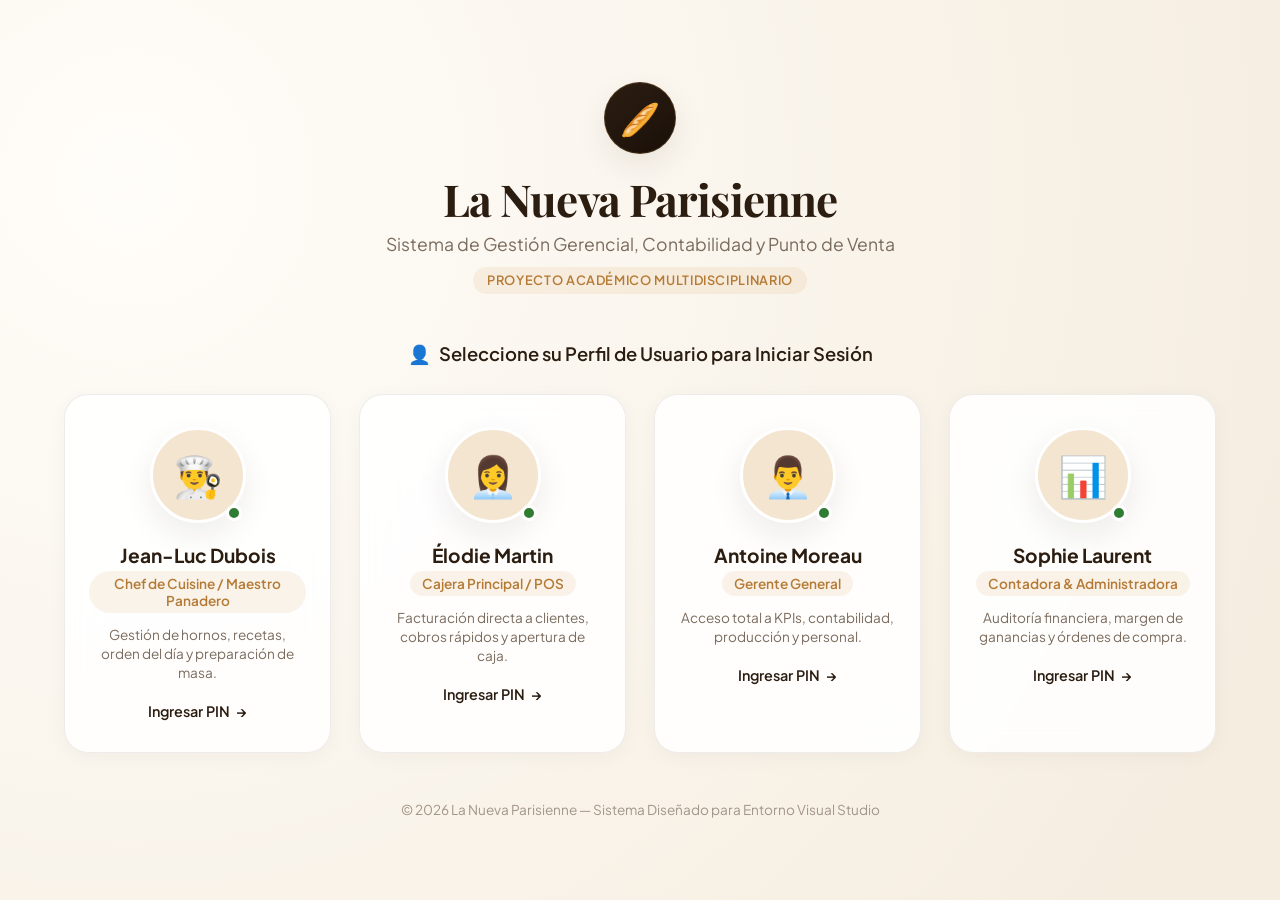
==== index.html @ 8845e30c "Inicio del proyecto LaNuevaParisienne Creacion de modulos Creacion de CHANGELOG" ====
<!DOCTYPE html>
<html lang="es">
<head>
  <meta charset="UTF-8">
  <meta name="viewport" content="width=device-width, initial-scale=1.0">
  <title>La Nueva Parisienne - Autenticación y Control de Acceso</title>
  <meta name="description" content="Sistema Integral de Gestión Gerencial y Contable para la panadería simulada La Nueva Parisienne. Módulo 1: Autenticación por Perfil y PIN.">
  
  <!-- Hojas de Estilos Separadas (CSS3 Estricto) -->
  <link rel="stylesheet" href="css/main.css">
  <link rel="stylesheet" href="css/modules/auth.css">
</head>
<body>

  <!-- CONTENEDOR PRINCIPAL DE AUTENTICACIÓN -->
  <main class="auth-wrapper">

    <!-- HEADER / MARCA DE LA PANADERÍA -->
    <header class="auth-header">
      <div class="logo-badge" aria-hidden="true">🥖</div>
      <h1 class="brand-title">La Nueva Parisienne</h1>
      <p class="sub-title">Sistema de Gestión Gerencial, Contabilidad y Punto de Venta</p>
      <span class="academic-badge">Proyecto Académico Multidisciplinario</span>
    </header>

    <!-- SECCIÓN: SELECCIÓN DE PERFIL DE USUARIO -->
    <section class="profiles-section" aria-labelledby="profilesHeading">
      <h2 id="profilesHeading" class="profiles-title">
        <span>👤</span> Seleccione su Perfil de Usuario para Iniciar Sesión
      </h2>

      <!-- Rejilla Dinámica de Perfiles (Renderizada por JS) -->
      <div id="profilesGrid" class="profiles-grid">
        <!-- Renderizado dinámico vía js/modules/auth.js -->
      </div>
    </section>

    <!-- PIE DE PÁGINA / NOTA ACADÉMICA -->
    <footer class="auth-footer">
      <p>&copy; 2026 La Nueva Parisienne — Sistema Diseñado para Entorno Visual Studio</p>
    </footer>

  </main>

  <!-- MODAL / OVERLAY DE INGRESO DE PIN -->
  <div id="pinModal" class="pin-modal-overlay" role="dialog" aria-modal="true" aria-labelledby="selectedName">
    <div class="pin-modal-card">
      
      <!-- Botón de Cierre -->
      <button id="closeModalBtn" class="modal-close-btn" aria-label="Cerrar modal de PIN">&times;</button>

      <!-- Cabecera del Usuario Seleccionado -->
      <div class="selected-user-header">
        <div id="selectedAvatar" class="selected-user-avatar">👨‍🍳</div>
        <h3 id="selectedName" class="selected-user-name">Cargando...</h3>
        <span id="selectedRole" class="selected-user-role">Rol</span>
      </div>

      <!-- Pantalla de Puntos PIN -->
      <div class="pin-display" aria-live="polite" aria-label="Dígitos ingresados">
        <div class="pin-dot"></div>
        <div class="pin-dot"></div>
        <div class="pin-dot"></div>
        <div class="pin-dot"></div>
      </div>

      <!-- Mensaje de Estado / Alerta -->
      <div id="authMessage" class="auth-message">Ingrese su PIN de 4 dígitos</div>

      <!-- Teclado Numérico Táctil (Keypad) -->
      <div id="keypad" class="keypad-grid">
        <button type="button" class="keypad-btn" data-value="1">1</button>
        <button type="button" class="keypad-btn" data-value="2">2</button>
        <button type="button" class="keypad-btn" data-value="3">3</button>

        <button type="button" class="keypad-btn" data-value="4">4</button>
        <button type="button" class="keypad-btn" data-value="5">5</button>
        <button type="button" class="keypad-btn" data-value="6">6</button>

        <button type="button" class="keypad-btn" data-value="7">7</button>
        <button type="button" class="keypad-btn" data-value="8">8</button>
        <button type="button" class="keypad-btn" data-value="9">9</button>

        <button type="button" class="keypad-btn action-btn" data-action="clear" title="Borrar todo">C</button>
        <button type="button" class="keypad-btn" data-value="0">0</button>
        <button type="button" class="keypad-btn action-btn delete-btn" data-action="backspace" title="Borrar último dígito">⌫</button>
      </div>

    </div>
  </div>

  <!-- SCRIPT MODULAR PRINCIPAL -->
  <script type="module" src="js/modules/auth.js"></script>

</body>
</html>
---- css/main.css ----
/* ==========================================================================
   LA NUEVA PARISIENNE - HOJA DE ESTILOS PRINCIPAL (MAIN.CSS)
   Sistema de Diseño: Parisian Chic & Modern Management Information System
   ========================================================================== */

@import url('https://fonts.googleapis.com/css2?family=Playfair+Display:ital,wght@0,400;0,600;0,700;1,400&family=Plus+Jakarta+Sans:wght@300;400;500;600;700&display=swap');

:root {
  /* Paleta de Colores Curada */
  --bg-main: #FAF7F2;
  --bg-surface: #FFFFFF;
  --bg-card: rgba(255, 255, 255, 0.88);
  --bg-glass: rgba(255, 255, 255, 0.75);
  
  --color-espresso: #2C1D11;
  --color-espresso-dark: #1A1009;
  --color-muted: #7A6B5D;
  --color-light-muted: #A39587;
  
  --color-gold: #D49B54;
  --color-gold-light: #F3E5D0;
  --color-gold-dark: #B57B36;
  --color-terracotta: #C85A32;
  --color-success: #2E7D32;
  --color-danger: #D32F2F;

  /* Gradientes de Lujo */
  --gradient-gold: linear-gradient(135deg, #E6B573 0%, #D49B54 50%, #B57B36 100%);
  --gradient-espresso: linear-gradient(145deg, #2C1D11 0%, #1A1009 100%);
  --gradient-bg: radial-gradient(circle at 10% 20%, #FFFDF9 0%, #F5EDE0 90%);
  
  /* Sombras y Efectos */
  --shadow-subtle: 0 4px 20px rgba(44, 29, 17, 0.04);
  --shadow-medium: 0 12px 32px rgba(44, 29, 17, 0.08);
  --shadow-floating: 0 24px 48px rgba(44, 29, 17, 0.14);
  --shadow-gold: 0 8px 25px rgba(212, 155, 84, 0.3);

  /* BORDES Y GLASSMORPHISM */
  --border-glass: 1px solid rgba(212, 155, 84, 0.22);
  --border-subtle: 1px solid rgba(44, 29, 17, 0.08);
  --backdrop-blur: blur(16px);

  /* TIPOGRAFÍA */
  --font-serif: 'Playfair Display', Georgia, serif;
  --font-sans: 'Plus Jakarta Sans', system-ui, -apple-system, sans-serif;

  /* RADIO DE BORDES */
  --radius-sm: 8px;
  --radius-md: 14px;
  --radius-lg: 24px;
  --radius-pill: 999px;

  /* TRANSICIONES */
  --ease-smooth: cubic-bezier(0.25, 0.8, 0.25, 1);
  --transition-fast: 0.2s var(--ease-smooth);
  --transition-normal: 0.35s var(--ease-smooth);
}

/* RESET GLOBAL Y BASE */
*, *::before, *::after {
  box-sizing: border-box;
  margin: 0;
  padding: 0;
}

html, body {
  width: 100%;
  height: 100%;
  font-family: var(--font-sans);
  background: var(--gradient-bg);
  color: var(--color-espresso);
  -webkit-font-smoothing: antialiased;
  -moz-osx-font-smoothing: grayscale;
  overflow-x: hidden;
}

body {
  display: flex;
  flex-direction: column;
  min-height: 100vh;
}

/* SELECCIÓN Y FOCUS ACCESIBLE */
::selection {
  background-color: var(--color-gold-light);
  color: var(--color-espresso);
}

:focus-visible {
  outline: 2px solid var(--color-gold);
  outline-offset: 3px;
}

/* BOTONES GLOBALES BASE */
button {
  font-family: var(--font-sans);
  border: none;
  cursor: pointer;
  background: none;
  transition: transform var(--transition-fast), box-shadow var(--transition-fast), background-color var(--transition-fast);
}

button:active {
  transform: scale(0.97);
}

/* UTILIDADES TIPOGRÁFICAS */
.brand-title {
  font-family: var(--font-serif);
  font-weight: 700;
  color: var(--color-espresso);
  letter-spacing: -0.02em;
}

.sub-title {
  color: var(--color-muted);
  font-weight: 400;
  font-size: 0.95rem;
}
---- css/modules/auth.css ----
/* ==========================================================================
   MÓDULO 1: ESTILOS DE AUTENTICACIÓN (AUTH.CSS)
   Pantalla de Selección de Perfil y Teclado Numérico PIN
   ========================================================================== */

/* LAYOUT PRINCIPAL DE AUTENTICACIÓN */
.auth-wrapper {
  flex: 1;
  display: flex;
  flex-direction: column;
  align-items: center;
  justify-content: center;
  padding: 2.5rem 1.5rem;
  max-width: 1200px;
  margin: 0 auto;
  width: 100%;
}

/* BRAND HEADER DE LA PANADERÍA */
.auth-header {
  text-align: center;
  margin-bottom: 3rem;
  animation: fadeInDown 0.6s var(--ease-smooth);
}

.auth-header .logo-badge {
  display: inline-flex;
  align-items: center;
  justify-content: center;
  width: 72px;
  height: 72px;
  border-radius: var(--radius-pill);
  background: var(--gradient-espresso);
  color: var(--color-gold);
  box-shadow: var(--shadow-medium);
  margin-bottom: 1.25rem;
  font-size: 2rem;
  border: var(--border-glass);
}

.auth-header h1 {
  font-size: 2.75rem;
  color: var(--color-espresso);
  margin-bottom: 0.5rem;
  line-height: 1.15;
}

.auth-header p {
  font-size: 1.1rem;
  color: var(--color-muted);
  max-width: 520px;
  margin: 0 auto;
}

.academic-badge {
  display: inline-block;
  margin-top: 0.75rem;
  padding: 0.35rem 0.9rem;
  background: rgba(212, 155, 84, 0.12);
  color: var(--color-gold-dark);
  font-size: 0.8rem;
  font-weight: 600;
  border-radius: var(--radius-pill);
  letter-spacing: 0.05em;
  text-transform: uppercase;
}

/* SECCIÓN SELECCIÓN DE PERFILES */
.profiles-section {
  width: 100%;
  animation: fadeInUp 0.7s var(--ease-smooth);
}

.profiles-title {
  text-align: center;
  font-size: 1.15rem;
  font-weight: 600;
  color: var(--color-espresso);
  margin-bottom: 1.75rem;
  display: flex;
  align-items: center;
  justify-content: center;
  gap: 0.5rem;
}

.profiles-grid {
  display: grid;
  grid-template-columns: repeat(auto-fit, minmax(240px, 1fr));
  gap: 1.75rem;
  width: 100%;
}

/* TARJETA DE PERFIL DE USUARIO */
.profile-card {
  background: var(--bg-card);
  backdrop-filter: var(--backdrop-blur);
  -webkit-backdrop-filter: var(--backdrop-blur);
  border: var(--border-subtle);
  border-radius: var(--radius-lg);
  padding: 2rem 1.5rem;
  display: flex;
  flex-direction: column;
  align-items: center;
  text-align: center;
  cursor: pointer;
  position: relative;
  overflow: hidden;
  transition: all var(--transition-normal);
  box-shadow: var(--shadow-subtle);
}

.profile-card::before {
  content: '';
  position: absolute;
  top: 0;
  left: 0;
  width: 100%;
  height: 4px;
  background: var(--gradient-gold);
  opacity: 0;
  transition: opacity var(--transition-fast);
}

.profile-card:hover {
  transform: translateY(-8px);
  box-shadow: var(--shadow-floating);
  border-color: rgba(212, 155, 84, 0.4);
  background: #FFFFFF;
}

.profile-card:hover::before {
  opacity: 1;
}

.profile-avatar-wrapper {
  position: relative;
  width: 96px;
  height: 96px;
  margin-bottom: 1.25rem;
}

.profile-avatar {
  width: 100%;
  height: 100%;
  border-radius: 50%;
  object-fit: cover;
  border: 3px solid #FFFFFF;
  box-shadow: var(--shadow-medium);
  background: var(--color-gold-light);
  display: flex;
  align-items: center;
  justify-content: center;
  font-size: 2.5rem;
  color: var(--color-espresso);
}

.status-dot {
  position: absolute;
  bottom: 2px;
  right: 4px;
  width: 16px;
  height: 16px;
  background-color: var(--color-success);
  border: 3px solid #FFFFFF;
  border-radius: 50%;
}

.profile-name {
  font-size: 1.2rem;
  font-weight: 700;
  color: var(--color-espresso);
  margin-bottom: 0.25rem;
}

.profile-role {
  font-size: 0.85rem;
  font-weight: 600;
  color: var(--color-gold-dark);
  background: rgba(212, 155, 84, 0.12);
  padding: 0.25rem 0.75rem;
  border-radius: var(--radius-pill);
  margin-bottom: 0.75rem;
}

.profile-desc {
  font-size: 0.85rem;
  color: var(--color-muted);
  line-height: 1.4;
}

.profile-action-btn {
  margin-top: 1.25rem;
  font-size: 0.9rem;
  font-weight: 600;
  color: var(--color-espresso);
  display: inline-flex;
  align-items: center;
  gap: 0.4rem;
  transition: color var(--transition-fast);
}

.profile-card:hover .profile-action-btn {
  color: var(--color-gold-dark);
}

/* MODAL Y OVERLAY DEL TECLADO PIN */
.pin-modal-overlay {
  position: fixed;
  top: 0;
  left: 0;
  width: 100vw;
  height: 100vh;
  background: rgba(26, 16, 9, 0.65);
  backdrop-filter: blur(8px);
  -webkit-backdrop-filter: blur(8px);
  display: flex;
  align-items: center;
  justify-content: center;
  z-index: 1000;
  opacity: 0;
  visibility: hidden;
  transition: opacity 0.3s var(--ease-smooth), visibility 0.3s var(--ease-smooth);
}

.pin-modal-overlay.active {
  opacity: 1;
  visibility: visible;
}

.pin-modal-card {
  background: var(--bg-surface);
  border-radius: var(--radius-lg);
  box-shadow: var(--shadow-floating);
  width: 90%;
  max-width: 420px;
  padding: 2.25rem 2rem;
  text-align: center;
  position: relative;
  transform: scale(0.9) translateY(20px);
  transition: transform 0.3s var(--ease-smooth);
  border: var(--border-glass);
}

.pin-modal-overlay.active .pin-modal-card {
  transform: scale(1) translateY(0);
}

.modal-close-btn {
  position: absolute;
  top: 1.25rem;
  right: 1.25rem;
  width: 36px;
  height: 36px;
  border-radius: 50%;
  background: var(--bg-main);
  color: var(--color-muted);
  display: flex;
  align-items: center;
  justify-content: center;
  font-size: 1.1rem;
}

.modal-close-btn:hover {
  background: #EFE8DE;
  color: var(--color-espresso);
}

.selected-user-header {
  display: flex;
  flex-direction: column;
  align-items: center;
  margin-bottom: 1.75rem;
}

.selected-user-avatar {
  width: 72px;
  height: 72px;
  border-radius: 50%;
  background: var(--color-gold-light);
  display: flex;
  align-items: center;
  justify-content: center;
  font-size: 2rem;
  margin-bottom: 0.75rem;
  box-shadow: var(--shadow-medium);
  border: 2px solid var(--color-gold);
}

.selected-user-name {
  font-size: 1.3rem;
  font-weight: 700;
  color: var(--color-espresso);
}

.selected-user-role {
  font-size: 0.85rem;
  color: var(--color-muted);
}

/* DISPOSITIVO INDICADOR DE PIN (DÍGITOS) */
.pin-display {
  display: flex;
  justify-content: center;
  gap: 1.25rem;
  margin-bottom: 1.75rem;
}

.pin-dot {
  width: 20px;
  height: 20px;
  border-radius: 50%;
  border: 2px solid var(--color-light-muted);
  background: transparent;
  transition: all 0.2s var(--ease-smooth);
}

.pin-dot.filled {
  background: var(--gradient-gold);
  border-color: var(--color-gold-dark);
  box-shadow: 0 0 12px rgba(212, 155, 84, 0.6);
  transform: scale(1.15);
}

.pin-dot.error {
  background: var(--color-danger);
  border-color: var(--color-danger);
  box-shadow: 0 0 12px rgba(211, 47, 47, 0.5);
}

/* MENSAJE DE ESTADO DE AUTENTICACIÓN */
.auth-message {
  min-height: 24px;
  font-size: 0.9rem;
  font-weight: 600;
  margin-bottom: 1.5rem;
  color: var(--color-muted);
  transition: color 0.2s ease;
}

.auth-message.error-text {
  color: var(--color-danger);
  animation: shake 0.4s ease-in-out;
}

.auth-message.success-text {
  color: var(--color-success);
}

/* TECLADO NUMÉRICO EN PANTALLA (KEYPAD) */
.keypad-grid {
  display: grid;
  grid-template-columns: repeat(3, 1fr);
  gap: 1rem;
  max-width: 320px;
  margin: 0 auto;
}

.keypad-btn {
  height: 64px;
  border-radius: var(--radius-md);
  background: var(--bg-main);
  border: 1px solid rgba(44, 29, 17, 0.06);
  font-size: 1.5rem;
  font-weight: 700;
  color: var(--color-espresso);
  display: flex;
  align-items: center;
  justify-content: center;
  box-shadow: var(--shadow-subtle);
  transition: all 0.15s var(--ease-smooth);
  user-select: none;
}

.keypad-btn:hover {
  background: #FFFFFF;
  box-shadow: var(--shadow-medium);
  border-color: var(--color-gold);
  color: var(--color-gold-dark);
}

.keypad-btn:active {
  background: var(--color-gold-light);
  transform: scale(0.94);
}

.keypad-btn.action-btn {
  font-size: 1rem;
  font-weight: 600;
  color: var(--color-muted);
  background: transparent;
  border: none;
  box-shadow: none;
}

.keypad-btn.action-btn:hover {
  background: rgba(44, 29, 17, 0.05);
  color: var(--color-espresso);
}

/* PINTADO DE TECLAS DE ACCIÓN */
.keypad-btn.delete-btn {
  color: var(--color-terracotta);
}

/* ANIMACIONES */
@keyframes fadeInDown {
  from {
    opacity: 0;
    transform: translateY(-20px);
  }
  to {
    opacity: 1;
    transform: translateY(0);
  }
}

@keyframes fadeInUp {
  from {
    opacity: 0;
    transform: translateY(20px);
  }
  to {
    opacity: 1;
    transform: translateY(0);
  }
}

@keyframes shake {
  0%, 100% { transform: translateX(0); }
  20%, 60% { transform: translateX(-8px); }
  40%, 80% { transform: translateX(8px); }
}

/* FOOTER DE CRÉDITOS ACADÉMICOS */
.auth-footer {
  margin-top: 3rem;
  text-align: center;
  font-size: 0.85rem;
  color: var(--color-light-muted);
}
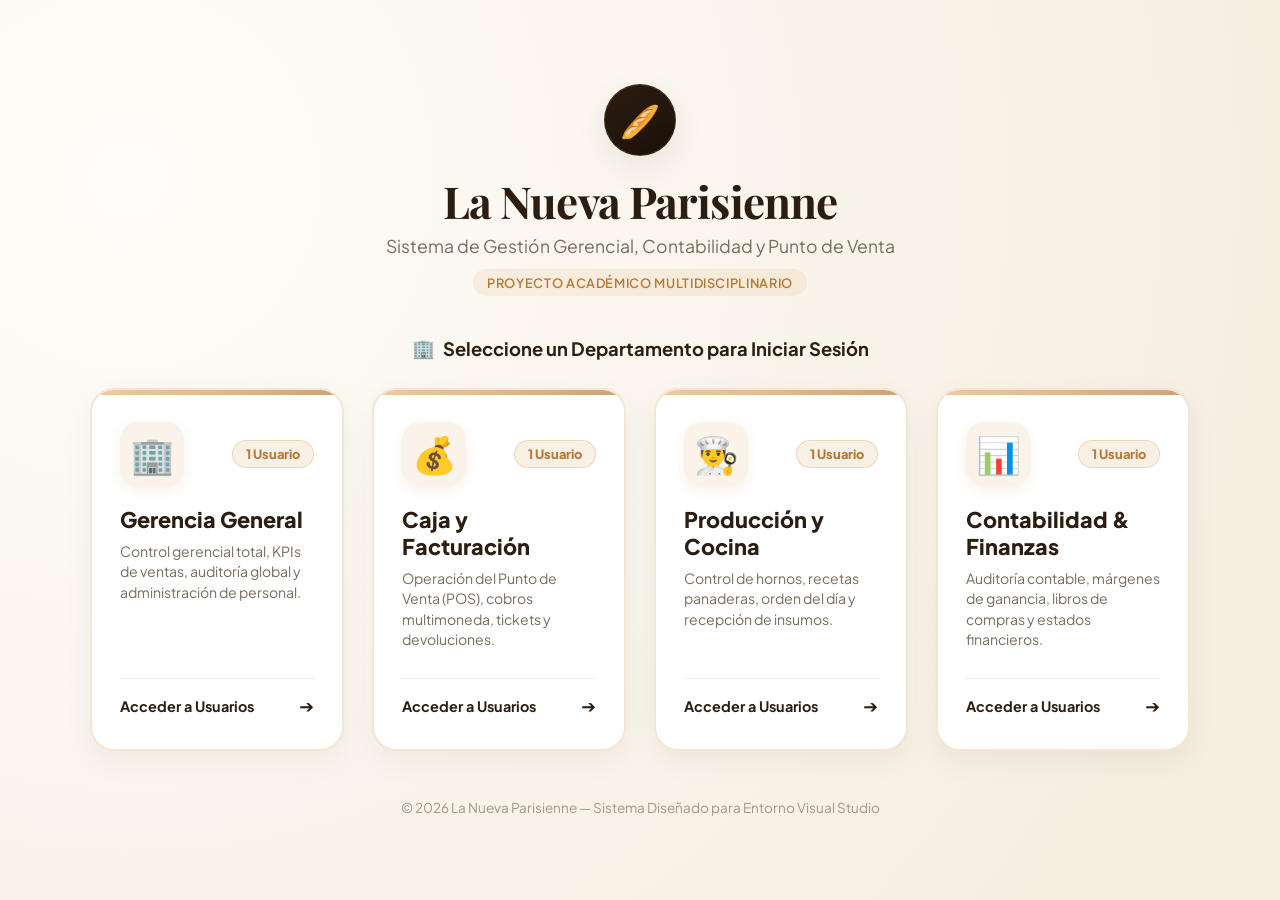
==== commit 44562e22: "feat: implement full-stack authentication, session management, POS processing, and database schema m" ====
--- a/index.html
+++ b/index.html
@@ -23,16 +23,133 @@
       <span class="academic-badge">Proyecto Académico Multidisciplinario</span>
     </header>
 
-    <!-- SECCIÓN: SELECCIÓN DE PERFIL DE USUARIO -->
-    <section class="profiles-section" aria-labelledby="profilesHeading">
-      <h2 id="profilesHeading" class="profiles-title">
-        <span>👤</span> Seleccione su Perfil de Usuario para Iniciar Sesión
-      </h2>
-
-      <!-- Rejilla Dinámica de Perfiles (Renderizada por JS) -->
-      <div id="profilesGrid" class="profiles-grid">
-        <!-- Renderizado dinámico vía js/modules/auth.js -->
-      </div>
+    <!-- SECCIÓN DE AUTENTICACIÓN DINÁMICA -->
+    <section class="profiles-section" aria-labelledby="mainAuthTitle">
+      
+      <!-- ====================================================================
+           MODO POS: VISTA 1 - TARJETAS PRINCIPALES POR DEPARTAMENTO
+           ==================================================================== -->
+      <div id="deptView" class="auth-view-container active">
+        <h2 id="mainAuthTitle" class="profiles-title">
+          <span>🏢</span> Seleccione un Departamento para Iniciar Sesión
+        </h2>
+
+        <!-- REJILLA DE 4 DEPARTAMENTOS PRINCIPALES -->
+        <div class="departments-grid">
+          
+          <!-- DEPARTAMENTO 1: GERENCIA -->
+          <article class="dept-card" data-dept="gerencia" tabindex="0" role="button" aria-label="Ingresar al Departamento de Gerencia General">
+            <div class="dept-card-header">
+              <div class="dept-card-icon-badge">🏢</div>
+              <span class="dept-user-count" id="count_gerencia">1 Usuario</span>
+            </div>
+            <h3 class="dept-card-title">Gerencia General</h3>
+            <p class="dept-card-desc">Control gerencial total, KPIs de ventas, auditoría global y administración de personal.</p>
+            <div class="dept-card-footer">
+              <span>Acceder a Usuarios</span>
+              <span class="dept-card-arrow">➔</span>
+            </div>
+          </article>
+
+          <!-- DEPARTAMENTO 2: CAJA -->
+          <article class="dept-card" data-dept="caja" tabindex="0" role="button" aria-label="Ingresar al Departamento de Caja y Facturación">
+            <div class="dept-card-header">
+              <div class="dept-card-icon-badge">💰</div>
+              <span class="dept-user-count" id="count_caja">1 Usuario</span>
+            </div>
+            <h3 class="dept-card-title">Caja y Facturación</h3>
+            <p class="dept-card-desc">Operación del Punto de Venta (POS), cobros multimoneda, tickets y devoluciones.</p>
+            <div class="dept-card-footer">
+              <span>Acceder a Usuarios</span>
+              <span class="dept-card-arrow">➔</span>
+            </div>
+          </article>
+
+          <!-- DEPARTAMENTO 3: PRODUCCIÓN -->
+          <article class="dept-card" data-dept="cocina" tabindex="0" role="button" aria-label="Ingresar al Departamento de Producción y Cocina">
+            <div class="dept-card-header">
+              <div class="dept-card-icon-badge">👨‍🍳</div>
+              <span class="dept-user-count" id="count_cocina">1 Usuario</span>
+            </div>
+            <h3 class="dept-card-title">Producción y Cocina</h3>
+            <p class="dept-card-desc">Control de hornos, recetas panaderas, orden del día y recepción de insumos.</p>
+            <div class="dept-card-footer">
+              <span>Acceder a Usuarios</span>
+              <span class="dept-card-arrow">➔</span>
+            </div>
+          </article>
+
+          <!-- DEPARTAMENTO 4: CONTABILIDAD -->
+          <article class="dept-card" data-dept="contabilidad" tabindex="0" role="button" aria-label="Ingresar al Departamento de Contabilidad y Finanzas">
+            <div class="dept-card-header">
+              <div class="dept-card-icon-badge">📊</div>
+              <span class="dept-user-count" id="count_contabilidad">1 Usuario</span>
+            </div>
+            <h3 class="dept-card-title">Contabilidad & Finanzas</h3>
+            <p class="dept-card-desc">Auditoría contable, márgenes de ganancia, libros de compras y estados financieros.</p>
+            <div class="dept-card-footer">
+              <span>Acceder a Usuarios</span>
+              <span class="dept-card-arrow">➔</span>
+            </div>
+          </article>
+
+        </div>
+      </div>
+
+      <!-- ====================================================================
+           MODO POS: VISTA 2 - USUARIOS FILTRADOS DEL DEPARTAMENTO SELECCIONADO
+           ==================================================================== -->
+      <div id="deptUsersView" class="auth-view-container hidden">
+        <div class="dept-users-header">
+          <button id="btnBackToDepts" type="button" class="btn-back-dept">
+            <span>⬅️ Volver a Departamentos</span>
+          </button>
+          <div class="dept-users-title-badge">
+            <span id="selectedDeptIcon" class="selected-dept-icon">🏢</span>
+            <div>
+              <h2 id="selectedDeptTitle" class="selected-dept-title">Usuarios del Departamento</h2>
+              <span id="selectedDeptSubtitle" class="selected-dept-subtitle">Seleccione su perfil de usuario</span>
+            </div>
+          </div>
+        </div>
+
+        <!-- REJILLA DE USUARIOS DEL DEPARTAMENTO -->
+        <div id="deptUsersGrid" class="profiles-grid">
+          <!-- Renderizado dinámico vía js/modules/auth.js -->
+        </div>
+      </div>
+
+      <!-- ====================================================================
+           MODO TRADICIONAL: FORMULARIO MINIMALISTA CENTRADO DE CREDENCIALES
+           ==================================================================== -->
+      <div id="tradicionalView" class="auth-view-container hidden">
+        <div class="traditional-login-card">
+          <div class="traditional-card-header">
+            <div class="traditional-header-icon">🔑</div>
+            <h2 class="traditional-card-title">Inicio de Sesión Centralizado</h2>
+            <p class="traditional-card-subtitle">Ingrese sus credenciales corporativas para acceder al sistema</p>
+          </div>
+
+          <form id="traditionalLoginForm" class="traditional-login-form">
+            <div id="traditionalErrorAlert" class="traditional-error-alert" style="display: none;"></div>
+
+            <div class="traditional-form-group">
+              <label for="tradUsernameInput" class="traditional-label">👤 Nombre de Usuario</label>
+              <input type="text" id="tradUsernameInput" class="traditional-input" placeholder="Ej. admin, cajero1, panadero1" required autocomplete="username" />
+            </div>
+
+            <div class="traditional-form-group">
+              <label for="tradPasswordInput" class="traditional-label">🔒 Contraseña / PIN</label>
+              <input type="password" id="tradPasswordInput" class="traditional-input" placeholder="••••••••" required autocomplete="current-password" />
+            </div>
+
+            <button type="submit" id="btnSubmitTraditional" class="btn-traditional-submit">
+              <span>🔑 Iniciar Sesión</span>
+            </button>
+          </form>
+        </div>
+      </div>
+
     </section>
 
     <!-- PIE DE PÁGINA / NOTA ACADÉMICA -->
@@ -42,18 +159,20 @@
 
   </main>
 
-  <!-- MODAL / OVERLAY DE INGRESO DE PIN -->
-  <div id="pinModal" class="pin-modal-overlay" role="dialog" aria-modal="true" aria-labelledby="selectedName">
+  <!-- ====================================================================
+       MODAL / OVERLAY DE INGRESO DE CLAVE / PIN (MODO POS)
+       ==================================================================== -->
+  <div id="pinModal" class="pin-modal-overlay" role="dialog" aria-modal="true" aria-labelledby="selectedUserName">
     <div class="pin-modal-card">
       
-      <!-- Botón de Cierre -->
-      <button id="closeModalBtn" class="modal-close-btn" aria-label="Cerrar modal de PIN">&times;</button>
+      <!-- Botón de Cierre / Volver -->
+      <button id="closeModalBtn" class="modal-close-btn" aria-label="Volver a lista de usuarios">&times;</button>
 
       <!-- Cabecera del Usuario Seleccionado -->
       <div class="selected-user-header">
-        <div id="selectedAvatar" class="selected-user-avatar">👨‍🍳</div>
-        <h3 id="selectedName" class="selected-user-name">Cargando...</h3>
-        <span id="selectedRole" class="selected-user-role">Rol</span>
+        <div id="selectedUserAvatar" class="selected-user-avatar">👨‍🍳</div>
+        <h3 id="selectedUserName" class="selected-user-name">Cargando...</h3>
+        <span id="selectedUserRole" class="selected-user-role">Rol</span>
       </div>
 
       <!-- Pantalla de Puntos PIN -->
@@ -65,25 +184,32 @@
       </div>
 
       <!-- Mensaje de Estado / Alerta -->
-      <div id="authMessage" class="auth-message">Ingrese su PIN de 4 dígitos</div>
+      <div id="pinErrorAlert" class="auth-message">Ingrese su PIN de 4 dígitos o Contraseña</div>
 
       <!-- Teclado Numérico Táctil (Keypad) -->
-      <div id="keypad" class="keypad-grid">
-        <button type="button" class="keypad-btn" data-value="1">1</button>
-        <button type="button" class="keypad-btn" data-value="2">2</button>
-        <button type="button" class="keypad-btn" data-value="3">3</button>
-
-        <button type="button" class="keypad-btn" data-value="4">4</button>
-        <button type="button" class="keypad-btn" data-value="5">5</button>
-        <button type="button" class="keypad-btn" data-value="6">6</button>
-
-        <button type="button" class="keypad-btn" data-value="7">7</button>
-        <button type="button" class="keypad-btn" data-value="8">8</button>
-        <button type="button" class="keypad-btn" data-value="9">9</button>
-
-        <button type="button" class="keypad-btn action-btn" data-action="clear" title="Borrar todo">C</button>
-        <button type="button" class="keypad-btn" data-value="0">0</button>
-        <button type="button" class="keypad-btn action-btn delete-btn" data-action="backspace" title="Borrar último dígito">⌫</button>
+      <div id="pinKeypad" class="keypad-grid">
+        <button type="button" class="keypad-btn key-btn" data-value="1">1</button>
+        <button type="button" class="keypad-btn key-btn" data-value="2">2</button>
+        <button type="button" class="keypad-btn key-btn" data-value="3">3</button>
+
+        <button type="button" class="keypad-btn key-btn" data-value="4">4</button>
+        <button type="button" class="keypad-btn key-btn" data-value="5">5</button>
+        <button type="button" class="keypad-btn key-btn" data-value="6">6</button>
+
+        <button type="button" class="keypad-btn key-btn" data-value="7">7</button>
+        <button type="button" class="keypad-btn key-btn" data-value="8">8</button>
+        <button type="button" class="keypad-btn key-btn" data-value="9">9</button>
+
+        <button type="button" class="keypad-btn key-btn action-btn" data-action="clear" title="Borrar todo">C</button>
+        <button type="button" class="keypad-btn key-btn" data-value="0">0</button>
+        <button type="button" class="keypad-btn key-btn action-btn delete-btn" data-action="backspace" title="Borrar último dígito">⌫</button>
+      </div>
+
+      <!-- BOTÓN VOLVER DENTRO DEL MODAL -->
+      <div style="margin-top: 1.25rem;">
+        <button id="btnModalBack" type="button" class="btn-modal-back">
+          <span>⬅️ Volver a Usuarios</span>
+        </button>
       </div>
 
     </div>
--- a/css/main.css
+++ b/css/main.css
@@ -1,56 +1,57 @@
 /* ==========================================================================
    LA NUEVA PARISIENNE - HOJA DE ESTILOS PRINCIPAL (MAIN.CSS)
    Sistema de Diseño: Parisian Chic & Modern Management Information System
+   Identidad Visual: Tonalidades Cálidas Artesanales (Anti-Fatiga Visual)
    ========================================================================== */
 
 @import url('https://fonts.googleapis.com/css2?family=Playfair+Display:ital,wght@0,400;0,600;0,700;1,400&family=Plus+Jakarta+Sans:wght@300;400;500;600;700&display=swap');
 
 :root {
-  /* Paleta de Colores Curada */
-  --bg-main: #FAF7F2;
-  --bg-surface: #FFFFFF;
-  --bg-card: rgba(255, 255, 255, 0.88);
-  --bg-glass: rgba(255, 255, 255, 0.75);
+  /* PALETA DE COLORES DE LA PANADERÍA (IDENTIDAD VISUAL Y ANTI-FATIGA) */
+  --bg-main: #FAF7F2;            /* Crema Vainilla Suave / Pergamino */
+  --bg-surface: #FFFFFF;         /* Blanco Superficie Puro */
+  --bg-card: rgba(255, 255, 255, 0.92);
+  --bg-glass: rgba(255, 255, 255, 0.80);
   
-  --color-espresso: #2C1D11;
-  --color-espresso-dark: #1A1009;
-  --color-muted: #7A6B5D;
-  --color-light-muted: #A39587;
+  --color-espresso: #2C1D11;     /* Café Espresso Profundo (Texto / Marca) */
+  --color-espresso-dark: #1A1009;/* Café Oscuro Tostado */
+  --color-muted: #7A6B5D;        /* Marrón Arena Muted (Anti-fatiga) */
+  --color-light-muted: #A39587;  /* Gris Cálido Claro */
   
+  --color-trigo: #D49B54;        /* Trigo Dorado Artesanal (Acento Principal) */
   --color-gold: #D49B54;
-  --color-gold-light: #F3E5D0;
-  --color-gold-dark: #B57B36;
-  --color-terracotta: #C85A32;
-  --color-success: #2E7D32;
-  --color-danger: #D32F2F;
-
-  /* Gradientes de Lujo */
+  --color-mantequilla: #F5E6D3;  /* Mantequilla Suave */
+  --color-gold-light: #F3E5D0;   /* Crema Trigo Suave */
+  --color-gold-dark: #B57B36;    /* Trigo Dorado Tostado */
+  --color-terracotta: #C85A32;   /* Terracota Horneada */
+  --color-success: #2E7D32;      /* Verde Hoja Salvia */
+  --color-danger: #D32F2F;       /* Rojo Carmín Alert */
+
+  /* GRADIENTES ARTESANALES */
   --gradient-gold: linear-gradient(135deg, #E6B573 0%, #D49B54 50%, #B57B36 100%);
   --gradient-espresso: linear-gradient(145deg, #2C1D11 0%, #1A1009 100%);
   --gradient-bg: radial-gradient(circle at 10% 20%, #FFFDF9 0%, #F5EDE0 90%);
   
-  /* Sombras y Efectos */
+  /* SOMBRAS Y BORDES SUAVES */
   --shadow-subtle: 0 4px 20px rgba(44, 29, 17, 0.04);
   --shadow-medium: 0 12px 32px rgba(44, 29, 17, 0.08);
   --shadow-floating: 0 24px 48px rgba(44, 29, 17, 0.14);
   --shadow-gold: 0 8px 25px rgba(212, 155, 84, 0.3);
 
-  /* BORDES Y GLASSMORPHISM */
   --border-glass: 1px solid rgba(212, 155, 84, 0.22);
   --border-subtle: 1px solid rgba(44, 29, 17, 0.08);
   --backdrop-blur: blur(16px);
 
-  /* TIPOGRAFÍA */
+  /* TIPOGRAFÍA CORPORATIVA */
   --font-serif: 'Playfair Display', Georgia, serif;
   --font-sans: 'Plus Jakarta Sans', system-ui, -apple-system, sans-serif;
 
-  /* RADIO DE BORDES */
+  /* RADIOS Y TRANSICIONES */
   --radius-sm: 8px;
   --radius-md: 14px;
   --radius-lg: 24px;
   --radius-pill: 999px;
 
-  /* TRANSICIONES */
   --ease-smooth: cubic-bezier(0.25, 0.8, 0.25, 1);
   --transition-fast: 0.2s var(--ease-smooth);
   --transition-normal: 0.35s var(--ease-smooth);
@@ -91,8 +92,26 @@
   outline-offset: 3px;
 }
 
-/* BOTONES GLOBALES BASE */
-button {
+/* ==========================================================================
+   REQUERIMIENTO NO FUNCIONAL: USABILIDAD Y BOTONES TÁCTILES (MIN 48x48 PX)
+   Todos los elementos interactivos principales deben cumplir el estándar táctil
+   ========================================================================== */
+button,
+.touch-target,
+.keypad-btn,
+.category-tab-btn,
+.order-type-btn,
+.btn-process-payment,
+.btn-oven-action,
+.btn-load-oven,
+.btn-add-product,
+.qty-btn,
+.filter-pill-btn {
+  min-height: 48px;
+  min-width: 48px;
+  display: inline-flex;
+  align-items: center;
+  justify-content: center;
   font-family: var(--font-sans);
   border: none;
   cursor: pointer;
@@ -117,3 +136,124 @@
   font-weight: 400;
   font-size: 0.95rem;
 }
+
+/* ==========================================================================
+   COMPONENTE GLOBAL: MIGAS DE PAN (BREADCRUMBS)
+   Enrutamiento semántico hacia el Panel Principal (Dashboard) sin alterar la sesión
+   ========================================================================== */
+.breadcrumbs-container {
+  display: flex;
+  align-items: center;
+  padding: 0.65rem 2rem;
+  background: var(--bg-surface);
+  border-bottom: 1px dashed rgba(44, 29, 17, 0.08);
+  font-size: 0.85rem;
+  z-index: 8;
+}
+
+.breadcrumbs-list {
+  display: flex;
+  align-items: center;
+  gap: 0.5rem;
+  list-style: none;
+}
+
+.breadcrumb-item {
+  display: flex;
+  align-items: center;
+  gap: 0.5rem;
+  color: var(--color-muted);
+}
+
+.breadcrumb-item a {
+  color: var(--color-gold-dark);
+  text-decoration: none;
+  font-weight: 600;
+  display: inline-flex;
+  align-items: center;
+  gap: 0.35rem;
+  transition: color var(--transition-fast);
+}
+
+.breadcrumb-item a:hover {
+  color: var(--color-espresso);
+  text-decoration: underline;
+}
+
+.breadcrumb-separator {
+  color: var(--color-light-muted);
+  font-size: 0.75rem;
+  user-select: none;
+}
+
+.breadcrumb-item.active {
+  color: var(--color-espresso);
+  font-weight: 700;
+}
+
+/* ==========================================================================
+   ESTILOS DE BOTÓN DE CERRAR SESIÓN CORPORATIVO
+   ========================================================================== */
+.btn-pos-logout {
+  min-height: 38px;
+  padding: 0.4rem 0.95rem;
+  background: rgba(198, 40, 40, 0.08);
+  color: var(--color-danger, #C62828);
+  border: 1px solid rgba(198, 40, 40, 0.25);
+  border-radius: var(--radius-pill, 9999px);
+  font-family: var(--font-sans, 'Plus Jakarta Sans', sans-serif);
+  font-size: 0.8rem;
+  font-weight: 700;
+  cursor: pointer;
+  display: inline-flex;
+  align-items: center;
+  gap: 0.35rem;
+  transition: all 0.2s ease;
+  box-shadow: 0 1px 3px rgba(0, 0, 0, 0.04);
+}
+
+.btn-pos-logout:hover {
+  background: var(--color-danger, #C62828);
+  color: #FFFFFF;
+  border-color: var(--color-danger, #C62828);
+  box-shadow: 0 3px 8px rgba(198, 40, 40, 0.25);
+  transform: translateY(-1px);
+}
+
+/* ==========================================================================
+   IMPRESIÓN EXCLUSIVA DE TICKET VOUCHER (80mm MONOESPACIADO)
+   ========================================================================== */
+.ticket-print-area {
+  display: none;
+}
+
+@media print {
+  body * {
+    visibility: hidden !important;
+  }
+
+  #ticketPrintArea, #ticketPrintArea * {
+    visibility: visible !important;
+  }
+
+  #ticketPrintArea {
+    display: block !important;
+    position: absolute !important;
+    left: 0 !important;
+    top: 0 !important;
+    width: 80mm !important;
+    max-width: 80mm !important;
+    margin: 0 auto !important;
+    padding: 4mm 2mm !important;
+    font-family: 'Courier New', Courier, monospace !important;
+    font-size: 11px !important;
+    line-height: 1.3 !important;
+    color: #000000 !important;
+    background: #FFFFFF !important;
+  }
+
+  @page {
+    size: 80mm auto;
+    margin: 0;
+  }
+}
--- a/css/modules/auth.css
+++ b/css/modules/auth.css
@@ -1,6 +1,6 @@
 /* ==========================================================================
    MÓDULO 1: ESTILOS DE AUTENTICACIÓN (AUTH.CSS)
-   Pantalla de Selección de Perfil y Teclado Numérico PIN
+   Pantalla de Selección de Perfil, Departamentos y Formulario de Credenciales
    ========================================================================== */
 
 /* LAYOUT PRINCIPAL DE AUTENTICACIÓN */
@@ -19,7 +19,7 @@
 /* BRAND HEADER DE LA PANADERÍA */
 .auth-header {
   text-align: center;
-  margin-bottom: 3rem;
+  margin-bottom: 2.5rem;
   animation: fadeInDown 0.6s var(--ease-smooth);
 }
 
@@ -74,7 +74,7 @@
 .profiles-title {
   text-align: center;
   font-size: 1.15rem;
-  font-weight: 600;
+  font-weight: 700;
   color: var(--color-espresso);
   margin-bottom: 1.75rem;
   display: flex;
@@ -83,11 +83,274 @@
   gap: 0.5rem;
 }
 
+/* CONTENEDORES Y TRANSICIONES DE VISTAS (POS VS TRADICIONAL / DEPARTAMENTOS VS USUARIOS) */
+.auth-view-container {
+  width: 100%;
+  transition: opacity 0.35s cubic-bezier(0.4, 0, 0.2, 1), transform 0.35s cubic-bezier(0.4, 0, 0.2, 1);
+}
+
+.auth-view-container.active {
+  display: block;
+  opacity: 1;
+  transform: translateY(0) scale(1);
+  animation: fadeInSlide 0.4s var(--ease-smooth);
+}
+
+.auth-view-container.hidden {
+  display: none !important;
+  opacity: 0;
+  transform: translateY(16px) scale(0.98);
+}
+
+@keyframes fadeInSlide {
+  from {
+    opacity: 0;
+    transform: translateY(18px) scale(0.97);
+  }
+  to {
+    opacity: 1;
+    transform: translateY(0) scale(1);
+  }
+}
+
+@keyframes fadeOutSlide {
+  from {
+    opacity: 1;
+    transform: translateY(0) scale(1);
+  }
+  to {
+    opacity: 0;
+    transform: translateY(-18px) scale(0.97);
+  }
+}
+
+/* REJILLA DE TARJETAS GRANDES DE DEPARTAMENTO (MODO POS) */
+.departments-grid {
+  display: grid;
+  grid-template-columns: repeat(auto-fit, minmax(250px, 1fr));
+  gap: 1.75rem;
+  width: 100%;
+  max-width: 1100px;
+  margin: 0 auto;
+}
+
+/* TARJETA DE DEPARTAMENTO (MODO POS) */
+.dept-card {
+  background: #FFFFFF;
+  border: 2px solid rgba(212, 155, 84, 0.25);
+  border-radius: var(--radius-lg);
+  padding: 2rem 1.75rem;
+  display: flex;
+  flex-direction: column;
+  justify-content: space-between;
+  cursor: pointer;
+  position: relative;
+  overflow: hidden;
+  box-shadow: 0 10px 30px rgba(44, 24, 16, 0.05);
+  transition: all 0.3s cubic-bezier(0.34, 1.56, 0.64, 1);
+}
+
+.dept-card::before {
+  content: '';
+  position: absolute;
+  top: 0;
+  left: 0;
+  width: 100%;
+  height: 5px;
+  background: var(--gradient-gold);
+  opacity: 0.7;
+  transition: opacity 0.25s ease, height 0.25s ease;
+}
+
+.dept-card:hover {
+  transform: translateY(-8px) scale(1.02);
+  border-color: var(--color-gold);
+  box-shadow: 0 18px 40px rgba(212, 155, 84, 0.28);
+}
+
+.dept-card:hover::before {
+  opacity: 1;
+  height: 7px;
+}
+
+.dept-card:focus-visible {
+  outline: 3px solid var(--color-gold);
+  outline-offset: 3px;
+}
+
+.dept-card-header {
+  display: flex;
+  align-items: center;
+  justify-content: space-between;
+  margin-bottom: 1.25rem;
+}
+
+.dept-card-icon-badge {
+  width: 64px;
+  height: 64px;
+  border-radius: 18px;
+  background: rgba(212, 155, 84, 0.12);
+  color: var(--color-gold-dark);
+  display: flex;
+  align-items: center;
+  justify-content: center;
+  font-size: 2.25rem;
+  box-shadow: 0 4px 12px rgba(212, 155, 84, 0.15);
+  transition: transform 0.3s ease, background 0.3s ease;
+}
+
+.dept-card:hover .dept-card-icon-badge {
+  transform: scale(1.1) rotate(-4deg);
+  background: var(--gradient-gold);
+  color: var(--color-espresso);
+}
+
+.dept-user-count {
+  font-size: 0.8rem;
+  font-weight: 800;
+  color: var(--color-gold-dark);
+  background: rgba(212, 155, 84, 0.15);
+  padding: 0.3rem 0.8rem;
+  border-radius: var(--radius-pill);
+  border: 1px solid rgba(212, 155, 84, 0.3);
+}
+
+.dept-card-title {
+  font-size: 1.35rem;
+  font-weight: 800;
+  color: var(--color-espresso);
+  margin-bottom: 0.5rem;
+  line-height: 1.25;
+}
+
+.dept-card-desc {
+  font-size: 0.88rem;
+  color: var(--color-muted);
+  line-height: 1.45;
+  margin-bottom: 1.75rem;
+  flex: 1;
+}
+
+.dept-card-footer {
+  display: flex;
+  align-items: center;
+  justify-content: space-between;
+  padding-top: 1rem;
+  border-top: 1px solid rgba(44, 29, 17, 0.08);
+  font-size: 0.9rem;
+  font-weight: 700;
+  color: var(--color-espresso);
+  transition: color 0.2s ease;
+}
+
+.dept-card:hover .dept-card-footer {
+  color: var(--color-gold-dark);
+}
+
+.dept-card-arrow {
+  font-size: 1.1rem;
+  transition: transform 0.25s ease;
+}
+
+.dept-card:hover .dept-card-arrow {
+  transform: translateX(6px);
+}
+
+/* ENCABEZADO Y VISTA DE USUARIOS FILTRADOS DE DEPARTAMENTO */
+.dept-users-header {
+  display: flex;
+  align-items: center;
+  justify-content: space-between;
+  margin-bottom: 2rem;
+  flex-wrap: wrap;
+  gap: 1rem;
+}
+
+.btn-back-dept {
+  min-height: 44px;
+  padding: 0.55rem 1.25rem;
+  border-radius: var(--radius-pill);
+  background: #FFFFFF;
+  color: var(--color-espresso);
+  border: 2px solid var(--border-subtle);
+  font-weight: 700;
+  font-size: 0.9rem;
+  cursor: pointer;
+  box-shadow: var(--shadow-subtle);
+  display: inline-flex;
+  align-items: center;
+  gap: 0.5rem;
+  transition: all 0.2s ease;
+}
+
+.btn-back-dept:hover {
+  border-color: var(--color-gold);
+  background: rgba(212, 155, 84, 0.08);
+  color: var(--color-gold-dark);
+  transform: translateX(-3px);
+}
+
+.dept-users-title-badge {
+  display: flex;
+  align-items: center;
+  gap: 0.85rem;
+}
+
+.selected-dept-icon {
+  font-size: 2rem;
+  width: 52px;
+  height: 52px;
+  border-radius: 14px;
+  background: rgba(212, 155, 84, 0.15);
+  display: flex;
+  align-items: center;
+  justify-content: center;
+}
+
+.selected-dept-title {
+  font-size: 1.4rem;
+  font-weight: 800;
+  color: var(--color-espresso);
+  margin: 0;
+  line-height: 1.2;
+}
+
+.selected-dept-subtitle {
+  font-size: 0.85rem;
+  color: var(--color-muted);
+}
+
+/* REJILLA DE TARJETAS DE USUARIO ESCALABLE CON OVERFLOW SCROLL */
 .profiles-grid {
   display: grid;
-  grid-template-columns: repeat(auto-fit, minmax(240px, 1fr));
-  gap: 1.75rem;
-  width: 100%;
+  grid-template-columns: repeat(auto-fit, minmax(260px, 1fr));
+  gap: 1.5rem;
+  width: 100%;
+  max-width: 1200px;
+  margin: 0 auto;
+  max-height: 62vh;
+  overflow-y: auto;
+  padding: 0.5rem 0.5rem 1rem 0.5rem;
+  scroll-behavior: smooth;
+}
+
+/* Personalización elegante de barra de desplazamiento para cuadrícula escalable */
+.profiles-grid::-webkit-scrollbar {
+  width: 8px;
+}
+
+.profiles-grid::-webkit-scrollbar-track {
+  background: rgba(44, 29, 17, 0.05);
+  border-radius: var(--radius-pill);
+}
+
+.profiles-grid::-webkit-scrollbar-thumb {
+  background: rgba(212, 155, 84, 0.4);
+  border-radius: var(--radius-pill);
+}
+
+.profiles-grid::-webkit-scrollbar-thumb:hover {
+  background: var(--color-gold);
 }
 
 /* TARJETA DE PERFIL DE USUARIO */
@@ -197,10 +460,128 @@
   align-items: center;
   gap: 0.4rem;
   transition: color var(--transition-fast);
+  background: transparent;
+  border: none;
+  cursor: pointer;
 }
 
 .profile-card:hover .profile-action-btn {
   color: var(--color-gold-dark);
+}
+
+/* MODO TRADICIONAL: FORMULARIO MINIMALISTA CENTRADO */
+.traditional-login-card {
+  background: #FFFFFF;
+  border: 2px solid rgba(212, 155, 84, 0.3);
+  border-radius: var(--radius-lg);
+  box-shadow: 0 16px 40px rgba(44, 24, 16, 0.1);
+  max-width: 440px;
+  width: 100%;
+  margin: 0 auto;
+  padding: 2.5rem 2rem;
+  animation: fadeInSlide 0.5s var(--ease-smooth);
+}
+
+.traditional-card-header {
+  text-align: center;
+  margin-bottom: 2rem;
+}
+
+.traditional-header-icon {
+  width: 64px;
+  height: 64px;
+  border-radius: 50%;
+  background: var(--gradient-espresso);
+  color: var(--color-gold);
+  font-size: 1.8rem;
+  display: flex;
+  align-items: center;
+  justify-content: center;
+  margin: 0 auto 1rem auto;
+  box-shadow: var(--shadow-medium);
+  border: var(--border-glass);
+}
+
+.traditional-card-title {
+  font-size: 1.45rem;
+  font-weight: 800;
+  color: var(--color-espresso);
+  margin-bottom: 0.35rem;
+}
+
+.traditional-card-subtitle {
+  font-size: 0.85rem;
+  color: var(--color-muted);
+}
+
+.traditional-login-form {
+  display: flex;
+  flex-direction: column;
+  gap: 1.25rem;
+}
+
+.traditional-form-group {
+  display: flex;
+  flex-direction: column;
+  gap: 0.4rem;
+}
+
+.traditional-label {
+  font-size: 0.85rem;
+  font-weight: 700;
+  color: var(--color-espresso);
+}
+
+.traditional-input {
+  height: 48px;
+  padding: 0.75rem 1rem;
+  border-radius: var(--radius-md);
+  border: 1.5px solid var(--border-subtle);
+  font-size: 0.98rem;
+  font-family: inherit;
+  background: #FAFAFA;
+  transition: all 0.2s ease;
+}
+
+.traditional-input:focus {
+  border-color: var(--color-gold);
+  background: #FFFFFF;
+  outline: none;
+  box-shadow: 0 0 0 4px rgba(212, 155, 84, 0.2);
+}
+
+.btn-traditional-submit {
+  min-height: 48px;
+  margin-top: 0.5rem;
+  border-radius: var(--radius-pill);
+  background: var(--gradient-gold);
+  color: var(--color-espresso);
+  font-weight: 800;
+  font-size: 1rem;
+  border: none;
+  cursor: pointer;
+  box-shadow: var(--shadow-medium);
+  display: flex;
+  align-items: center;
+  justify-content: center;
+  gap: 0.5rem;
+  transition: all 0.2s ease;
+}
+
+.btn-traditional-submit:hover {
+  transform: translateY(-2px);
+  box-shadow: var(--shadow-large);
+}
+
+.traditional-error-alert {
+  padding: 0.75rem 1rem;
+  border-radius: var(--radius-sm);
+  background: rgba(211, 47, 47, 0.1);
+  color: var(--color-danger);
+  border: 1px solid rgba(211, 47, 47, 0.3);
+  font-size: 0.85rem;
+  font-weight: 700;
+  text-align: center;
 }
 
 /* MODAL Y OVERLAY DEL TECLADO PIN */
@@ -258,6 +639,8 @@
   align-items: center;
   justify-content: center;
   font-size: 1.1rem;
+  border: none;
+  cursor: pointer;
 }
 
 .modal-close-btn:hover {
@@ -369,6 +752,7 @@
   box-shadow: var(--shadow-subtle);
   transition: all 0.15s var(--ease-smooth);
   user-select: none;
+  cursor: pointer;
 }
 
 .keypad-btn:hover {
@@ -400,6 +784,26 @@
 /* PINTADO DE TECLAS DE ACCIÓN */
 .keypad-btn.delete-btn {
   color: var(--color-terracotta);
+}
+
+/* BOTÓN VOLVER DENTRO DEL MODAL */
+.btn-modal-back {
+  width: 100%;
+  padding: 0.65rem;
+  border-radius: var(--radius-pill);
+  background: transparent;
+  border: 1px solid var(--border-subtle);
+  color: var(--color-muted);
+  font-size: 0.85rem;
+  font-weight: 700;
+  cursor: pointer;
+  transition: all 0.2s ease;
+}
+
+.btn-modal-back:hover {
+  background: rgba(44, 29, 17, 0.05);
+  color: var(--color-espresso);
+  border-color: var(--color-gold);
 }
 
 /* ANIMACIONES */
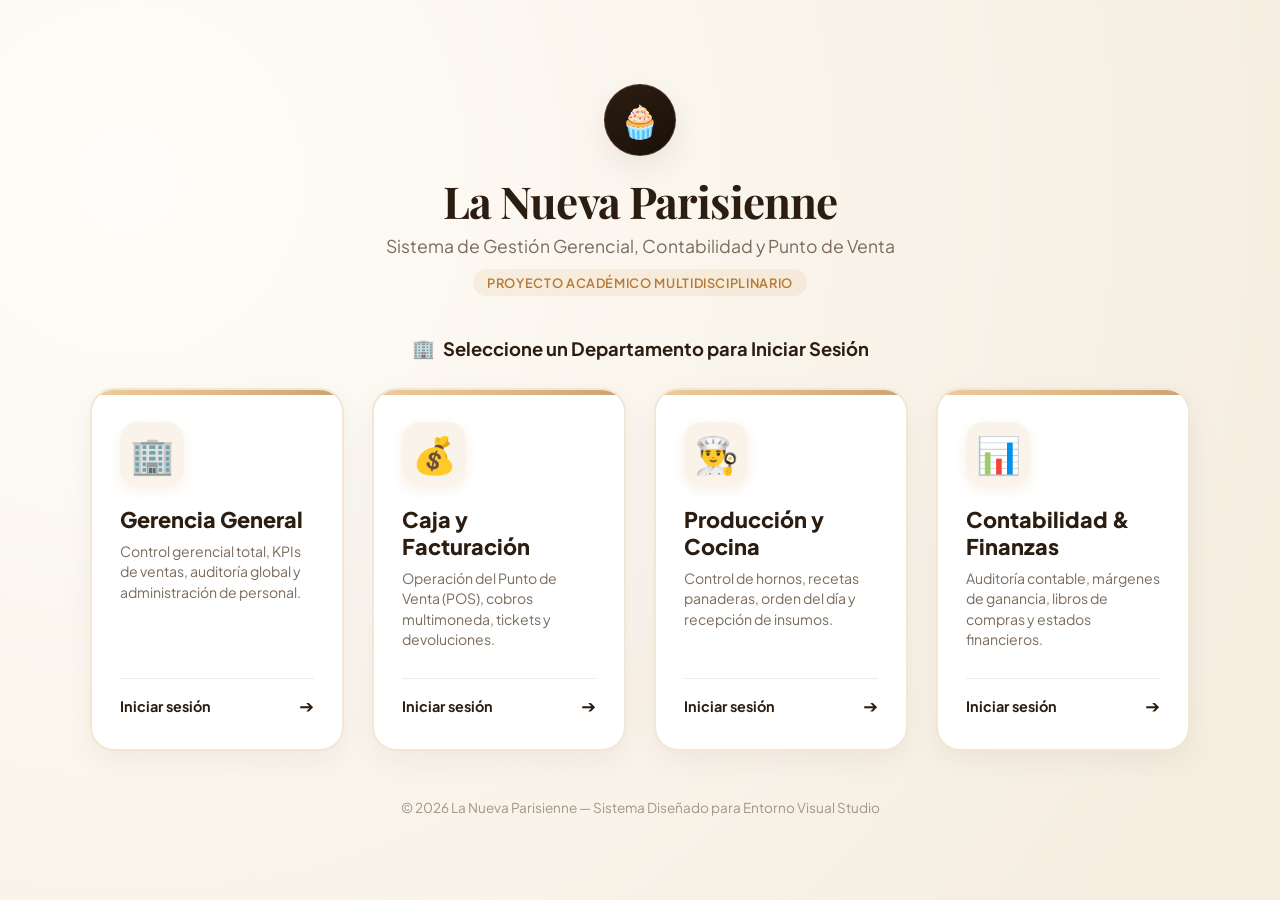
==== commit 9ce55680: "rediseño de login" ====
--- a/index.html
+++ b/index.html
@@ -3,220 +3,90 @@
 <head>
   <meta charset="UTF-8">
   <meta name="viewport" content="width=device-width, initial-scale=1.0">
-  <title>La Nueva Parisienne - Autenticación y Control de Acceso</title>
-  <meta name="description" content="Sistema Integral de Gestión Gerencial y Contable para la panadería simulada La Nueva Parisienne. Módulo 1: Autenticación por Perfil y PIN.">
-  
-  <!-- Hojas de Estilos Separadas (CSS3 Estricto) -->
+  <title>La Nueva Parisienne - Inicio de sesi&oacute;n</title>
+  <meta name="description" content="Inicio de sesi&oacute;n por departamento para La Nueva Parisienne.">
   <link rel="stylesheet" href="css/main.css">
   <link rel="stylesheet" href="css/modules/auth.css">
 </head>
 <body>
-
-  <!-- CONTENEDOR PRINCIPAL DE AUTENTICACIÓN -->
   <main class="auth-wrapper">
-
-    <!-- HEADER / MARCA DE LA PANADERÍA -->
     <header class="auth-header">
-      <div class="logo-badge" aria-hidden="true">🥖</div>
+      <div class="logo-badge" aria-hidden="true">&#x1F9C1;</div>
       <h1 class="brand-title">La Nueva Parisienne</h1>
-      <p class="sub-title">Sistema de Gestión Gerencial, Contabilidad y Punto de Venta</p>
-      <span class="academic-badge">Proyecto Académico Multidisciplinario</span>
+      <p class="sub-title">Sistema de Gesti&oacute;n Gerencial, Contabilidad y Punto de Venta</p>
+      <span class="academic-badge">Proyecto Acad&eacute;mico Multidisciplinario</span>
     </header>
 
-    <!-- SECCIÓN DE AUTENTICACIÓN DINÁMICA -->
     <section class="profiles-section" aria-labelledby="mainAuthTitle">
-      
-      <!-- ====================================================================
-           MODO POS: VISTA 1 - TARJETAS PRINCIPALES POR DEPARTAMENTO
-           ==================================================================== -->
       <div id="deptView" class="auth-view-container active">
         <h2 id="mainAuthTitle" class="profiles-title">
-          <span>🏢</span> Seleccione un Departamento para Iniciar Sesión
+          <span aria-hidden="true">&#x1F3E2;</span> Seleccione un Departamento para Iniciar Sesi&oacute;n
         </h2>
 
-        <!-- REJILLA DE 4 DEPARTAMENTOS PRINCIPALES -->
         <div class="departments-grid">
-          
-          <!-- DEPARTAMENTO 1: GERENCIA -->
           <article class="dept-card" data-dept="gerencia" tabindex="0" role="button" aria-label="Ingresar al Departamento de Gerencia General">
-            <div class="dept-card-header">
-              <div class="dept-card-icon-badge">🏢</div>
-              <span class="dept-user-count" id="count_gerencia">1 Usuario</span>
-            </div>
+            <div class="dept-card-header"><div class="dept-card-icon-badge">&#x1F3E2;</div></div>
             <h3 class="dept-card-title">Gerencia General</h3>
-            <p class="dept-card-desc">Control gerencial total, KPIs de ventas, auditoría global y administración de personal.</p>
-            <div class="dept-card-footer">
-              <span>Acceder a Usuarios</span>
-              <span class="dept-card-arrow">➔</span>
-            </div>
+            <p class="dept-card-desc">Control gerencial total, KPIs de ventas, auditor&iacute;a global y administraci&oacute;n de personal.</p>
+            <div class="dept-card-footer"><span>Iniciar sesi&oacute;n</span><span class="dept-card-arrow">&#x2794;</span></div>
           </article>
 
-          <!-- DEPARTAMENTO 2: CAJA -->
-          <article class="dept-card" data-dept="caja" tabindex="0" role="button" aria-label="Ingresar al Departamento de Caja y Facturación">
-            <div class="dept-card-header">
-              <div class="dept-card-icon-badge">💰</div>
-              <span class="dept-user-count" id="count_caja">1 Usuario</span>
-            </div>
-            <h3 class="dept-card-title">Caja y Facturación</h3>
-            <p class="dept-card-desc">Operación del Punto de Venta (POS), cobros multimoneda, tickets y devoluciones.</p>
-            <div class="dept-card-footer">
-              <span>Acceder a Usuarios</span>
-              <span class="dept-card-arrow">➔</span>
-            </div>
+          <article class="dept-card" data-dept="caja" tabindex="0" role="button" aria-label="Ingresar al Departamento de Caja y Facturaci&oacute;n">
+            <div class="dept-card-header"><div class="dept-card-icon-badge">&#x1F4B0;</div></div>
+            <h3 class="dept-card-title">Caja y Facturaci&oacute;n</h3>
+            <p class="dept-card-desc">Operaci&oacute;n del Punto de Venta (POS), cobros multimoneda, tickets y devoluciones.</p>
+            <div class="dept-card-footer"><span>Iniciar sesi&oacute;n</span><span class="dept-card-arrow">&#x2794;</span></div>
           </article>
 
-          <!-- DEPARTAMENTO 3: PRODUCCIÓN -->
-          <article class="dept-card" data-dept="cocina" tabindex="0" role="button" aria-label="Ingresar al Departamento de Producción y Cocina">
-            <div class="dept-card-header">
-              <div class="dept-card-icon-badge">👨‍🍳</div>
-              <span class="dept-user-count" id="count_cocina">1 Usuario</span>
-            </div>
-            <h3 class="dept-card-title">Producción y Cocina</h3>
-            <p class="dept-card-desc">Control de hornos, recetas panaderas, orden del día y recepción de insumos.</p>
-            <div class="dept-card-footer">
-              <span>Acceder a Usuarios</span>
-              <span class="dept-card-arrow">➔</span>
-            </div>
+          <article class="dept-card" data-dept="cocina" tabindex="0" role="button" aria-label="Ingresar al Departamento de Producci&oacute;n y Cocina">
+            <div class="dept-card-header"><div class="dept-card-icon-badge">&#x1F468;&#x200D;&#x1F373;</div></div>
+            <h3 class="dept-card-title">Producci&oacute;n y Cocina</h3>
+            <p class="dept-card-desc">Control de hornos, recetas panaderas, orden del d&iacute;a y recepci&oacute;n de insumos.</p>
+            <div class="dept-card-footer"><span>Iniciar sesi&oacute;n</span><span class="dept-card-arrow">&#x2794;</span></div>
           </article>
 
-          <!-- DEPARTAMENTO 4: CONTABILIDAD -->
           <article class="dept-card" data-dept="contabilidad" tabindex="0" role="button" aria-label="Ingresar al Departamento de Contabilidad y Finanzas">
-            <div class="dept-card-header">
-              <div class="dept-card-icon-badge">📊</div>
-              <span class="dept-user-count" id="count_contabilidad">1 Usuario</span>
-            </div>
-            <h3 class="dept-card-title">Contabilidad & Finanzas</h3>
-            <p class="dept-card-desc">Auditoría contable, márgenes de ganancia, libros de compras y estados financieros.</p>
-            <div class="dept-card-footer">
-              <span>Acceder a Usuarios</span>
-              <span class="dept-card-arrow">➔</span>
-            </div>
+            <div class="dept-card-header"><div class="dept-card-icon-badge">&#x1F4CA;</div></div>
+            <h3 class="dept-card-title">Contabilidad &amp; Finanzas</h3>
+            <p class="dept-card-desc">Auditor&iacute;a contable, m&aacute;rgenes de ganancia, libros de compras y estados financieros.</p>
+            <div class="dept-card-footer"><span>Iniciar sesi&oacute;n</span><span class="dept-card-arrow">&#x2794;</span></div>
           </article>
-
         </div>
       </div>
 
-      <!-- ====================================================================
-           MODO POS: VISTA 2 - USUARIOS FILTRADOS DEL DEPARTAMENTO SELECCIONADO
-           ==================================================================== -->
-      <div id="deptUsersView" class="auth-view-container hidden">
-        <div class="dept-users-header">
-          <button id="btnBackToDepts" type="button" class="btn-back-dept">
-            <span>⬅️ Volver a Departamentos</span>
-          </button>
-          <div class="dept-users-title-badge">
-            <span id="selectedDeptIcon" class="selected-dept-icon">🏢</span>
-            <div>
-              <h2 id="selectedDeptTitle" class="selected-dept-title">Usuarios del Departamento</h2>
-              <span id="selectedDeptSubtitle" class="selected-dept-subtitle">Seleccione su perfil de usuario</span>
-            </div>
-          </div>
-        </div>
+      <div id="departmentLoginModal" class="pin-modal-overlay" role="dialog" aria-modal="true" aria-labelledby="selectedDeptTitle" aria-hidden="true">
+        <div class="pin-modal-card department-login-modal-card">
+          <button id="btnCloseDepartmentLogin" type="button" class="modal-close-btn" aria-label="Cerrar inicio de sesi&oacute;n">&times;</button>
 
-        <!-- REJILLA DE USUARIOS DEL DEPARTAMENTO -->
-        <div id="deptUsersGrid" class="profiles-grid">
-          <!-- Renderizado dinámico vía js/modules/auth.js -->
-        </div>
-      </div>
-
-      <!-- ====================================================================
-           MODO TRADICIONAL: FORMULARIO MINIMALISTA CENTRADO DE CREDENCIALES
-           ==================================================================== -->
-      <div id="tradicionalView" class="auth-view-container hidden">
-        <div class="traditional-login-card">
           <div class="traditional-card-header">
-            <div class="traditional-header-icon">🔑</div>
-            <h2 class="traditional-card-title">Inicio de Sesión Centralizado</h2>
-            <p class="traditional-card-subtitle">Ingrese sus credenciales corporativas para acceder al sistema</p>
+            <div id="selectedDeptIcon" class="traditional-header-icon" aria-hidden="true">&#x1F3E2;</div>
+            <h2 id="selectedDeptTitle" class="traditional-card-title">Inicio de sesi&oacute;n</h2>
+            <p id="selectedDeptSubtitle" class="traditional-card-subtitle">Ingrese sus credenciales para continuar</p>
           </div>
 
-          <form id="traditionalLoginForm" class="traditional-login-form">
-            <div id="traditionalErrorAlert" class="traditional-error-alert" style="display: none;"></div>
-
+          <form id="departmentLoginForm" class="traditional-login-form" autocomplete="on">
+            <div id="departmentErrorAlert" class="traditional-error-alert" style="display: none;" role="alert"></div>
             <div class="traditional-form-group">
-              <label for="tradUsernameInput" class="traditional-label">👤 Nombre de Usuario</label>
-              <input type="text" id="tradUsernameInput" class="traditional-input" placeholder="Ej. admin, cajero1, panadero1" required autocomplete="username" />
+              <label for="departmentUsernameInput" class="traditional-label">&#x1F464; Nombre de Usuario</label>
+              <input type="text" id="departmentUsernameInput" class="traditional-input" required autocomplete="username">
             </div>
-
             <div class="traditional-form-group">
-              <label for="tradPasswordInput" class="traditional-label">🔒 Contraseña / PIN</label>
-              <input type="password" id="tradPasswordInput" class="traditional-input" placeholder="••••••••" required autocomplete="current-password" />
+              <label for="departmentPasswordInput" class="traditional-label">&#x1F512; Clave</label>
+              <input type="password" id="departmentPasswordInput" class="traditional-input" required autocomplete="current-password">
             </div>
-
-            <button type="submit" id="btnSubmitTraditional" class="btn-traditional-submit">
-              <span>🔑 Iniciar Sesión</span>
+            <button type="submit" id="departmentLoginButton" class="btn-traditional-submit">
+              <span>Iniciar Sesi&oacute;n</span>
             </button>
           </form>
         </div>
       </div>
-
     </section>
 
-    <!-- PIE DE PÁGINA / NOTA ACADÉMICA -->
     <footer class="auth-footer">
-      <p>&copy; 2026 La Nueva Parisienne — Sistema Diseñado para Entorno Visual Studio</p>
+      <p>&copy; 2026 La Nueva Parisienne &mdash; Sistema Dise&ntilde;ado para Entorno Visual Studio</p>
     </footer>
-
   </main>
 
-  <!-- ====================================================================
-       MODAL / OVERLAY DE INGRESO DE CLAVE / PIN (MODO POS)
-       ==================================================================== -->
-  <div id="pinModal" class="pin-modal-overlay" role="dialog" aria-modal="true" aria-labelledby="selectedUserName">
-    <div class="pin-modal-card">
-      
-      <!-- Botón de Cierre / Volver -->
-      <button id="closeModalBtn" class="modal-close-btn" aria-label="Volver a lista de usuarios">&times;</button>
-
-      <!-- Cabecera del Usuario Seleccionado -->
-      <div class="selected-user-header">
-        <div id="selectedUserAvatar" class="selected-user-avatar">👨‍🍳</div>
-        <h3 id="selectedUserName" class="selected-user-name">Cargando...</h3>
-        <span id="selectedUserRole" class="selected-user-role">Rol</span>
-      </div>
-
-      <!-- Pantalla de Puntos PIN -->
-      <div class="pin-display" aria-live="polite" aria-label="Dígitos ingresados">
-        <div class="pin-dot"></div>
-        <div class="pin-dot"></div>
-        <div class="pin-dot"></div>
-        <div class="pin-dot"></div>
-      </div>
-
-      <!-- Mensaje de Estado / Alerta -->
-      <div id="pinErrorAlert" class="auth-message">Ingrese su PIN de 4 dígitos o Contraseña</div>
-
-      <!-- Teclado Numérico Táctil (Keypad) -->
-      <div id="pinKeypad" class="keypad-grid">
-        <button type="button" class="keypad-btn key-btn" data-value="1">1</button>
-        <button type="button" class="keypad-btn key-btn" data-value="2">2</button>
-        <button type="button" class="keypad-btn key-btn" data-value="3">3</button>
-
-        <button type="button" class="keypad-btn key-btn" data-value="4">4</button>
-        <button type="button" class="keypad-btn key-btn" data-value="5">5</button>
-        <button type="button" class="keypad-btn key-btn" data-value="6">6</button>
-
-        <button type="button" class="keypad-btn key-btn" data-value="7">7</button>
-        <button type="button" class="keypad-btn key-btn" data-value="8">8</button>
-        <button type="button" class="keypad-btn key-btn" data-value="9">9</button>
-
-        <button type="button" class="keypad-btn key-btn action-btn" data-action="clear" title="Borrar todo">C</button>
-        <button type="button" class="keypad-btn key-btn" data-value="0">0</button>
-        <button type="button" class="keypad-btn key-btn action-btn delete-btn" data-action="backspace" title="Borrar último dígito">⌫</button>
-      </div>
-
-      <!-- BOTÓN VOLVER DENTRO DEL MODAL -->
-      <div style="margin-top: 1.25rem;">
-        <button id="btnModalBack" type="button" class="btn-modal-back">
-          <span>⬅️ Volver a Usuarios</span>
-        </button>
-      </div>
-
-    </div>
-  </div>
-
-  <!-- SCRIPT MODULAR PRINCIPAL -->
   <script type="module" src="js/modules/auth.js"></script>
-
 </body>
 </html>
--- a/css/modules/auth.css
+++ b/css/modules/auth.css
@@ -320,17 +320,19 @@
   color: var(--color-muted);
 }
 
-/* REJILLA DE TARJETAS DE USUARIO ESCALABLE CON OVERFLOW SCROLL */
+/* REJILLA DE SELECCIÓN DE PERSONAJES (MODO POS - STYLE GAMING MINIMALISTA CENTRADO) */
 .profiles-grid {
   display: grid;
-  grid-template-columns: repeat(auto-fit, minmax(260px, 1fr));
-  gap: 1.5rem;
+  grid-template-columns: repeat(auto-fit, minmax(120px, 140px));
+  justify-content: center;
+  justify-items: center;
+  gap: 20px;
   width: 100%;
-  max-width: 1200px;
+  max-width: 720px;
   margin: 0 auto;
-  max-height: 62vh;
+  max-height: 60vh;
   overflow-y: auto;
-  padding: 0.5rem 0.5rem 1rem 0.5rem;
+  padding: 0.75rem 0.75rem 1.25rem 0.75rem;
   scroll-behavior: smooth;
 }
 
@@ -353,46 +355,85 @@
   background: var(--color-gold);
 }
 
-/* TARJETA DE PERFIL DE USUARIO */
-.profile-card {
-  background: var(--bg-card);
-  backdrop-filter: var(--backdrop-blur);
-  -webkit-backdrop-filter: var(--backdrop-blur);
-  border: var(--border-subtle);
-  border-radius: var(--radius-lg);
-  padding: 2rem 1.5rem;
+/* TARJETA CUADRADA DE SELECCIÓN DE PERSONAJE ("CUADRITO" STYLE GAMING) */
+.user-character-card {
+  width: 130px;
+  height: 130px;
+  background: #FFFFFF;
+  border: 2px solid rgba(212, 155, 84, 0.3);
+  border-radius: 18px;
+  padding: 0.75rem 0.5rem;
   display: flex;
   flex-direction: column;
   align-items: center;
-  text-align: center;
+  justify-content: center;
   cursor: pointer;
   position: relative;
   overflow: hidden;
-  transition: all var(--transition-normal);
-  box-shadow: var(--shadow-subtle);
-}
-
-.profile-card::before {
-  content: '';
+  box-shadow: 0 6px 18px rgba(44, 24, 16, 0.06);
+  transition: all 0.25s cubic-bezier(0.34, 1.56, 0.64, 1);
+  user-select: none;
+}
+
+.user-character-card:hover {
+  transform: translateY(-6px) scale(1.06);
+  border-color: var(--color-gold);
+  background: linear-gradient(145deg, #FFFFFF 0%, rgba(212, 155, 84, 0.08) 100%);
+  box-shadow: 0 14px 28px rgba(212, 155, 84, 0.32), 0 0 16px rgba(212, 155, 84, 0.2);
+}
+
+.user-character-card:active {
+  transform: translateY(-2px) scale(0.98);
+  box-shadow: 0 6px 14px rgba(212, 155, 84, 0.3);
+}
+
+.user-character-card:focus-visible {
+  outline: 3px solid var(--color-gold);
+  outline-offset: 3px;
+}
+
+/* DISTRIBUCIÓN INTERNA: ICONO PROTAGONISTA Y NOMBRE TRUNCADO */
+.character-avatar {
+  font-size: 3.4rem;
+  line-height: 1;
+  margin-bottom: 0.4rem;
+  transition: transform 0.25s ease;
+  display: flex;
+  align-items: center;
+  justify-content: center;
+}
+
+.user-character-card:hover .character-avatar {
+  transform: scale(1.12);
+}
+
+.character-name {
+  font-size: 0.82rem;
+  font-weight: 700;
+  color: var(--color-espresso);
+  text-align: center;
+  width: 100%;
+  max-width: 110px;
+  white-space: nowrap;
+  overflow: hidden;
+  text-overflow: ellipsis;
+  line-height: 1.2;
+}
+
+.user-character-card:hover .character-name {
+  color: var(--color-gold-dark);
+}
+
+/* PUNTO INDICADOR DE ESTADO EN TARJETA GAMING */
+.character-status-dot {
   position: absolute;
-  top: 0;
-  left: 0;
-  width: 100%;
-  height: 4px;
-  background: var(--gradient-gold);
-  opacity: 0;
-  transition: opacity var(--transition-fast);
-}
-
-.profile-card:hover {
-  transform: translateY(-8px);
-  box-shadow: var(--shadow-floating);
-  border-color: rgba(212, 155, 84, 0.4);
-  background: #FFFFFF;
-}
-
-.profile-card:hover::before {
-  opacity: 1;
+  top: 8px;
+  right: 8px;
+  width: 10px;
+  height: 10px;
+  background-color: var(--color-success);
+  border-radius: 50%;
+  box-shadow: 0 0 8px rgba(46, 125, 50, 0.5);
 }
 
 .profile-avatar-wrapper {
@@ -622,6 +663,25 @@
   border: var(--border-glass);
 }
 
+/* MODAL DE CREDENCIALES POR DEPARTAMENTO */
+.department-login-modal-card {
+  max-width: 460px;
+  text-align: left;
+}
+
+.department-login-modal-card .traditional-card-header {
+  text-align: center;
+  margin-bottom: 1.75rem;
+}
+
+.department-login-modal-card .traditional-header-icon {
+  font-size: 1.6rem;
+}
+
+body.auth-modal-open {
+  overflow: hidden;
+}
+
 .pin-modal-overlay.active .pin-modal-card {
   transform: scale(1) translateY(0);
 }
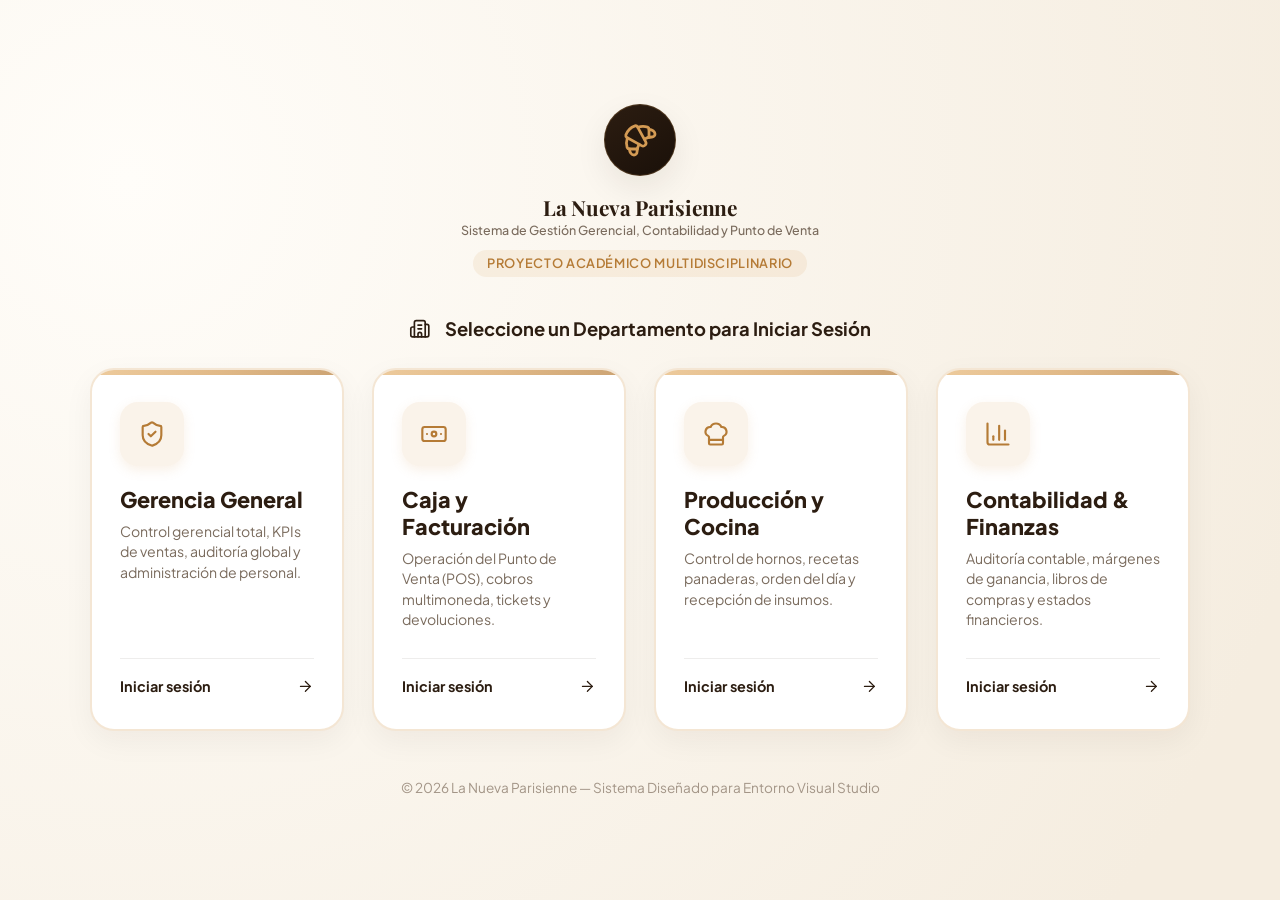
==== commit 83c42d74: "Recetario, Base de Datos, Emojis, Contador" ====
--- a/index.html
+++ b/index.html
@@ -3,79 +3,80 @@
 <head>
   <meta charset="UTF-8">
   <meta name="viewport" content="width=device-width, initial-scale=1.0">
-  <title>La Nueva Parisienne - Inicio de sesi&oacute;n</title>
-  <meta name="description" content="Inicio de sesi&oacute;n por departamento para La Nueva Parisienne.">
+  <title>La Nueva Parisienne - Inicio de Sesión</title>
+  <meta name="description" content="Inicio de sesión por departamento para La Nueva Parisienne.">
   <link rel="stylesheet" href="css/main.css">
   <link rel="stylesheet" href="css/modules/auth.css">
 </head>
 <body>
   <main class="auth-wrapper">
     <header class="auth-header">
-      <div class="logo-badge" aria-hidden="true">&#x1F9C1;</div>
+      <div class="logo-badge" aria-hidden="true"><i data-lucide="croissant" class="icon-xl"></i></div>
       <h1 class="brand-title">La Nueva Parisienne</h1>
-      <p class="sub-title">Sistema de Gesti&oacute;n Gerencial, Contabilidad y Punto de Venta</p>
-      <span class="academic-badge">Proyecto Acad&eacute;mico Multidisciplinario</span>
+      <p class="sub-title">Sistema de Gestión Gerencial, Contabilidad y Punto de Venta</p>
+      <span class="academic-badge">Proyecto Académico Multidisciplinario</span>
     </header>
 
     <section class="profiles-section" aria-labelledby="mainAuthTitle">
       <div id="deptView" class="auth-view-container active">
         <h2 id="mainAuthTitle" class="profiles-title">
-          <span aria-hidden="true">&#x1F3E2;</span> Seleccione un Departamento para Iniciar Sesi&oacute;n
+          <i data-lucide="building-2" class="icon-md" style="margin-right: 0.4rem;" aria-hidden="true"></i> Seleccione un Departamento para Iniciar Sesión
         </h2>
 
         <div class="departments-grid">
           <article class="dept-card" data-dept="gerencia" tabindex="0" role="button" aria-label="Ingresar al Departamento de Gerencia General">
-            <div class="dept-card-header"><div class="dept-card-icon-badge">&#x1F3E2;</div></div>
+            <div class="dept-card-header"><div class="dept-card-icon-badge"><i data-lucide="shield-check" class="icon-lg"></i></div></div>
             <h3 class="dept-card-title">Gerencia General</h3>
-            <p class="dept-card-desc">Control gerencial total, KPIs de ventas, auditor&iacute;a global y administraci&oacute;n de personal.</p>
-            <div class="dept-card-footer"><span>Iniciar sesi&oacute;n</span><span class="dept-card-arrow">&#x2794;</span></div>
+            <p class="dept-card-desc">Control gerencial total, KPIs de ventas, auditoría global y administración de personal.</p>
+            <div class="dept-card-footer"><span>Iniciar sesión</span><span class="dept-card-arrow"><i data-lucide="arrow-right" class="icon-sm"></i></span></div>
           </article>
 
-          <article class="dept-card" data-dept="caja" tabindex="0" role="button" aria-label="Ingresar al Departamento de Caja y Facturaci&oacute;n">
-            <div class="dept-card-header"><div class="dept-card-icon-badge">&#x1F4B0;</div></div>
-            <h3 class="dept-card-title">Caja y Facturaci&oacute;n</h3>
-            <p class="dept-card-desc">Operaci&oacute;n del Punto de Venta (POS), cobros multimoneda, tickets y devoluciones.</p>
-            <div class="dept-card-footer"><span>Iniciar sesi&oacute;n</span><span class="dept-card-arrow">&#x2794;</span></div>
+          <article class="dept-card" data-dept="caja" tabindex="0" role="button" aria-label="Ingresar al Departamento de Caja y Facturación">
+            <div class="dept-card-header"><div class="dept-card-icon-badge"><i data-lucide="banknote" class="icon-lg"></i></div></div>
+            <h3 class="dept-card-title">Caja y Facturación</h3>
+            <p class="dept-card-desc">Operación del Punto de Venta (POS), cobros multimoneda, tickets y devoluciones.</p>
+            <div class="dept-card-footer"><span>Iniciar sesión</span><span class="dept-card-arrow"><i data-lucide="arrow-right" class="icon-sm"></i></span></div>
           </article>
 
-          <article class="dept-card" data-dept="cocina" tabindex="0" role="button" aria-label="Ingresar al Departamento de Producci&oacute;n y Cocina">
-            <div class="dept-card-header"><div class="dept-card-icon-badge">&#x1F468;&#x200D;&#x1F373;</div></div>
-            <h3 class="dept-card-title">Producci&oacute;n y Cocina</h3>
-            <p class="dept-card-desc">Control de hornos, recetas panaderas, orden del d&iacute;a y recepci&oacute;n de insumos.</p>
-            <div class="dept-card-footer"><span>Iniciar sesi&oacute;n</span><span class="dept-card-arrow">&#x2794;</span></div>
+          <article class="dept-card" data-dept="cocina" tabindex="0" role="button" aria-label="Ingresar al Departamento de Producción y Cocina">
+            <div class="dept-card-header"><div class="dept-card-icon-badge"><i data-lucide="chef-hat" class="icon-lg"></i></div></div>
+            <h3 class="dept-card-title">Producción y Cocina</h3>
+            <p class="dept-card-desc">Control de hornos, recetas panaderas, orden del día y recepción de insumos.</p>
+            <div class="dept-card-footer"><span>Iniciar sesión</span><span class="dept-card-arrow"><i data-lucide="arrow-right" class="icon-sm"></i></span></div>
           </article>
 
           <article class="dept-card" data-dept="contabilidad" tabindex="0" role="button" aria-label="Ingresar al Departamento de Contabilidad y Finanzas">
-            <div class="dept-card-header"><div class="dept-card-icon-badge">&#x1F4CA;</div></div>
+            <div class="dept-card-header"><div class="dept-card-icon-badge"><i data-lucide="bar-chart-3" class="icon-lg"></i></div></div>
             <h3 class="dept-card-title">Contabilidad &amp; Finanzas</h3>
-            <p class="dept-card-desc">Auditor&iacute;a contable, m&aacute;rgenes de ganancia, libros de compras y estados financieros.</p>
-            <div class="dept-card-footer"><span>Iniciar sesi&oacute;n</span><span class="dept-card-arrow">&#x2794;</span></div>
+            <p class="dept-card-desc">Auditoría contable, márgenes de ganancia, libros de compras y estados financieros.</p>
+            <div class="dept-card-footer"><span>Iniciar sesión</span><span class="dept-card-arrow"><i data-lucide="arrow-right" class="icon-sm"></i></span></div>
           </article>
         </div>
       </div>
 
       <div id="departmentLoginModal" class="pin-modal-overlay" role="dialog" aria-modal="true" aria-labelledby="selectedDeptTitle" aria-hidden="true">
         <div class="pin-modal-card department-login-modal-card">
-          <button id="btnCloseDepartmentLogin" type="button" class="modal-close-btn" aria-label="Cerrar inicio de sesi&oacute;n">&times;</button>
+          <button id="btnCloseDepartmentLogin" type="button" class="modal-close-btn" aria-label="Cerrar inicio de sesión">&times;</button>
 
           <div class="traditional-card-header">
-            <div id="selectedDeptIcon" class="traditional-header-icon" aria-hidden="true">&#x1F3E2;</div>
-            <h2 id="selectedDeptTitle" class="traditional-card-title">Inicio de sesi&oacute;n</h2>
+            <div id="selectedDeptIcon" class="traditional-header-icon" aria-hidden="true"><i data-lucide="shield-check" class="icon-xl"></i></div>
+            <h2 id="selectedDeptTitle" class="traditional-card-title">Inicio de sesión</h2>
             <p id="selectedDeptSubtitle" class="traditional-card-subtitle">Ingrese sus credenciales para continuar</p>
           </div>
 
           <form id="departmentLoginForm" class="traditional-login-form" autocomplete="on">
             <div id="departmentErrorAlert" class="traditional-error-alert" style="display: none;" role="alert"></div>
             <div class="traditional-form-group">
-              <label for="departmentUsernameInput" class="traditional-label">&#x1F464; Nombre de Usuario</label>
+              <label for="departmentUsernameInput" class="traditional-label"><i data-lucide="user" class="icon-sm"></i> Nombre de Usuario</label>
               <input type="text" id="departmentUsernameInput" class="traditional-input" required autocomplete="username">
             </div>
             <div class="traditional-form-group">
-              <label for="departmentPasswordInput" class="traditional-label">&#x1F512; Clave</label>
+              <label for="departmentPasswordInput" class="traditional-label"><i data-lucide="lock" class="icon-sm"></i> Clave</label>
               <input type="password" id="departmentPasswordInput" class="traditional-input" required autocomplete="current-password">
             </div>
             <button type="submit" id="departmentLoginButton" class="btn-traditional-submit">
-              <span>Iniciar Sesi&oacute;n</span>
+              <i data-lucide="log-in" class="icon-sm"></i>
+              <span>Iniciar Sesión</span>
             </button>
           </form>
         </div>
@@ -83,10 +84,13 @@
     </section>
 
     <footer class="auth-footer">
-      <p>&copy; 2026 La Nueva Parisienne &mdash; Sistema Dise&ntilde;ado para Entorno Visual Studio</p>
+      <p>&copy; 2026 La Nueva Parisienne &mdash; Sistema Diseñado para Entorno Visual Studio</p>
     </footer>
   </main>
 
+  <script src="js/vendor/lucide.min.js"></script>
+  <script src="js/core/icons.js"></script>
   <script type="module" src="js/modules/auth.js"></script>
 </body>
 </html>
+
--- a/css/main.css
+++ b/css/main.css
@@ -142,13 +142,7 @@
    Enrutamiento semántico hacia el Panel Principal (Dashboard) sin alterar la sesión
    ========================================================================== */
 .breadcrumbs-container {
-  display: flex;
-  align-items: center;
-  padding: 0.65rem 2rem;
-  background: var(--bg-surface);
-  border-bottom: 1px dashed rgba(44, 29, 17, 0.08);
-  font-size: 0.85rem;
-  z-index: 8;
+  display: none !important;
 }
 
 .breadcrumbs-list {
@@ -228,15 +222,48 @@
 }
 
 @media print {
-  body * {
+  /* Caso 1: Impresión de Reportes Ejecutivos o Contables (Hoja Completa Carta/A4) */
+  body.printing-report * {
     visibility: hidden !important;
   }
 
-  #ticketPrintArea, #ticketPrintArea * {
+  body.printing-report .printable-report-sheet,
+  body.printing-report .printable-report-sheet * {
     visibility: visible !important;
   }
 
-  #ticketPrintArea {
+  body.printing-report .printable-report-sheet {
+    display: block !important;
+    position: absolute !important;
+    left: 0 !important;
+    top: 0 !important;
+    width: 100% !important;
+    max-width: 100% !important;
+    margin: 0 !important;
+    padding: 10mm 15mm !important;
+    background: #FFFFFF !important;
+    color: #1a1a1a !important;
+    box-shadow: none !important;
+    border: none !important;
+  }
+
+  body.printing-report .no-print,
+  body.printing-report .report-modal-toolbar,
+  body.printing-report .modal-close-btn {
+    display: none !important;
+  }
+
+  /* Caso 2: Impresión Térmica de Tickets POS (80mm) */
+  body:not(.printing-report) * {
+    visibility: hidden !important;
+  }
+
+  body:not(.printing-report) #ticketPrintArea,
+  body:not(.printing-report) #ticketPrintArea * {
+    visibility: visible !important;
+  }
+
+  body:not(.printing-report) #ticketPrintArea {
     display: block !important;
     position: absolute !important;
     left: 0 !important;
@@ -251,9 +278,658 @@
     color: #000000 !important;
     background: #FFFFFF !important;
   }
-
-  @page {
-    size: 80mm auto;
-    margin: 0;
-  }
-}
+}
+
+/* ==========================================================================
+   SISTEMA DE ICONOGRAFÍA VECTORIAL PULCRA (LUCIDE ICONS)
+   Sustitución de emojis por iconografía profesional, elegante y nítida
+   ========================================================================== */
+.lucide, svg.lucide {
+  display: inline-flex;
+  align-self: center;
+  vertical-align: -0.15em;
+  width: 1.2em;
+  height: 1.2em;
+  stroke: currentColor;
+  stroke-width: 1.85;
+  stroke-linecap: round;
+  stroke-linejoin: round;
+  fill: none;
+  flex-shrink: 0;
+  transition: transform var(--transition-fast, 0.2s ease), stroke 0.2s ease;
+}
+
+.icon-xs { width: 0.85rem !important; height: 0.85rem !important; }
+.icon-sm { width: 1.05rem !important; height: 1.05rem !important; }
+.icon-md { width: 1.35rem !important; height: 1.35rem !important; }
+.icon-lg { width: 1.75rem !important; height: 1.75rem !important; }
+.icon-xl { width: 2.25rem !important; height: 2.25rem !important; }
+.icon-2xl { width: 3rem !important; height: 3rem !important; }
+
+/* Contenedores de iconos de badges, KPIs y tarjetas */
+.kpi-icon-container, 
+.card-icon, 
+.department-icon, 
+.avatar-icon-box, 
+.settings-brand-icon,
+.staff-brand-icon,
+.suppliers-brand-icon,
+.inventory-brand-icon,
+.kitchen-brand-icon,
+.accounting-brand-icon,
+.cashier-avatar,
+.selected-user-avatar {
+  display: inline-flex !important;
+  align-items: center !important;
+  justify-content: center !important;
+}
+
+.kpi-icon-container .lucide, 
+.card-icon .lucide {
+  width: 1.75rem;
+  height: 1.75rem;
+}
+
+.department-icon .lucide {
+  width: 2.25rem;
+  height: 2.25rem;
+}
+
+.cashier-avatar .lucide,
+.selected-user-avatar .lucide {
+  width: 1.35rem;
+  height: 1.35rem;
+}
+
+.settings-brand-icon .lucide,
+.staff-brand-icon .lucide,
+.suppliers-brand-icon .lucide,
+.inventory-brand-icon .lucide,
+.kitchen-brand-icon .lucide,
+.accounting-brand-icon .lucide {
+  width: 2rem;
+  height: 2rem;
+}
+
+button .lucide,
+.btn-primary .lucide,
+.btn-secondary .lucide,
+.inv-action-btn .lucide,
+.inv-filter-btn .lucide,
+.action-btn .lucide {
+  margin-right: 0.4rem;
+}
+
+.badge-clean-icon {
+  display: inline-flex;
+  align-items: center;
+  gap: 0.35rem;
+}
+
+/* ==========================================================================
+   SISTEMA DE BARRA DE NAVEGACIÓN SUPERIOR UNIFICADA (NAVBAR ARQUITECTURA)
+   Cuadrada, centrada, armónica y perfectamente alineada con el grid de la página
+   ========================================================================== */
+
+/* 1. Header exterior (Barra completa de extremo a extremo) */
+.dashboard-navbar,
+.pos-navbar,
+.kitchen-navbar,
+.accounting-navbar,
+.inventory-navbar,
+.suppliers-navbar,
+.staff-navbar,
+.settings-navbar {
+  width: 100% !important;
+  background: #FFFFFF !important;
+  border-bottom: 1px solid rgba(44, 29, 17, 0.08) !important;
+  box-shadow: 0 2px 10px rgba(44, 29, 17, 0.03) !important;
+  position: relative !important;
+  z-index: 50 !important;
+  padding: 0 !important; /* Delegado al contenedor interno */
+}
+
+/* 2. Contenedor interno perfectamente centrado y cuadrado con el contenido */
+.navbar-container {
+  max-width: 1440px;
+  width: 100%;
+  margin: 0 auto;
+  padding: 0.75rem 2rem;
+  display: flex;
+  align-items: center;
+  justify-content: space-between;
+  gap: 1.5rem;
+  min-height: 64px;
+  box-sizing: border-box;
+}
+
+/* 3. Grupo de Marca (Logo + Título + Módulo) */
+.dashboard-brand-group,
+.pos-brand-group,
+.kitchen-brand-group,
+.accounting-brand-group,
+.inventory-brand-group,
+.suppliers-brand-group,
+.staff-brand-group,
+.settings-brand-group,
+.navbar-brand-group {
+  display: flex !important;
+  align-items: center !important;
+  gap: 0.95rem !important;
+  text-decoration: none !important;
+  flex-shrink: 0 !important;
+}
+
+/* Icono de Marca estilizado y artesanal */
+.dashboard-brand-icon,
+.pos-brand-icon,
+.kitchen-brand-icon,
+.accounting-brand-icon,
+.inventory-brand-icon,
+.suppliers-brand-icon,
+.staff-brand-icon,
+.settings-brand-icon {
+  width: 44px !important;
+  height: 44px !important;
+  border-radius: 12px !important;
+  background: var(--gradient-espresso) !important;
+  color: var(--color-gold) !important;
+  border: 1px solid rgba(212, 155, 84, 0.35) !important;
+  display: inline-flex !important;
+  align-items: center !important;
+  justify-content: center !important;
+  box-shadow: 0 4px 14px rgba(44, 29, 17, 0.12) !important;
+  flex-shrink: 0 !important;
+  transition: transform 0.2s ease, box-shadow 0.2s ease;
+}
+
+.dashboard-brand-icon .lucide,
+.pos-brand-icon .lucide,
+.kitchen-brand-icon .lucide,
+.accounting-brand-icon .lucide,
+.inventory-brand-icon .lucide,
+.suppliers-brand-icon .lucide,
+.staff-brand-icon .lucide,
+.settings-brand-icon .lucide {
+  width: 1.45rem !important;
+  height: 1.45rem !important;
+  stroke-width: 2px !important;
+}
+
+/* Tipografía de Marca y Subtítulo */
+.brand-title {
+  font-family: var(--font-serif) !important;
+  font-size: 1.3rem !important;
+  font-weight: 700 !important;
+  color: var(--color-espresso) !important;
+  line-height: 1.15 !important;
+  margin: 0 !important;
+  letter-spacing: -0.01em !important;
+}
+
+.sub-title,
+.navbar-sub-title,
+.pos-title-text span {
+  display: flex !important;
+  align-items: center !important;
+  gap: 0.4rem !important;
+  font-size: 0.78rem !important;
+  color: var(--color-muted) !important;
+  font-weight: 500 !important;
+  line-height: 1.2 !important;
+  margin-top: 0.15rem !important;
+}
+
+/* 4. Grupo de Controles a la derecha (Completamente armónico con altura uniforme) */
+.dashboard-controls,
+.pos-user-bar,
+.navbar-controls {
+  display: flex !important;
+  align-items: center !important;
+  gap: 0.65rem !important;
+  flex-wrap: nowrap !important;
+  flex-shrink: 0 !important;
+}
+
+/* Altura uniforme estricta de 38px para todos los elementos del header */
+.bcv-rate-badge,
+.cashier-badge,
+.period-select-btn,
+.btn-export-report,
+.btn-pos-reports,
+.btn-pos-logout,
+.btn-navbar-config {
+  height: 38px !important;
+  box-sizing: border-box !important;
+  display: inline-flex !important;
+  align-items: center !important;
+  white-space: nowrap !important;
+  line-height: 1 !important;
+}
+
+/* Badge de Tasa BCV */
+.bcv-rate-badge {
+  gap: 0.4rem !important;
+  padding: 0 0.85rem !important;
+  background: rgba(46, 125, 50, 0.08) !important;
+  border: 1px solid rgba(46, 125, 50, 0.25) !important;
+  border-radius: var(--radius-pill) !important;
+  color: var(--color-success) !important;
+  font-size: 0.8rem !important;
+  font-weight: 600 !important;
+}
+.bcv-rate-badge strong {
+  font-weight: 800 !important;
+  color: var(--color-success) !important;
+}
+
+/* Cápsula de Usuario / Perfil */
+.cashier-badge {
+  gap: 0.55rem !important;
+  padding: 0 0.85rem 0 0.35rem !important;
+  background: var(--bg-main, #FAF7F2) !important;
+  border: 1px solid rgba(44, 29, 17, 0.12) !important;
+  border-radius: var(--radius-pill) !important;
+  box-shadow: 0 1px 3px rgba(44, 29, 17, 0.03) !important;
+}
+
+.cashier-avatar {
+  width: 28px !important;
+  height: 28px !important;
+  border-radius: 50% !important;
+  background: var(--gradient-espresso) !important;
+  color: var(--color-gold) !important;
+  display: inline-flex !important;
+  align-items: center !important;
+  justify-content: center !important;
+  flex-shrink: 0 !important;
+  padding: 0 !important;
+  margin: 0 !important;
+}
+.cashier-avatar .lucide {
+  width: 0.95rem !important;
+  height: 0.95rem !important;
+}
+
+.cashier-info {
+  display: flex !important;
+  flex-direction: column !important;
+  justify-content: center !important;
+  line-height: 1.15 !important;
+}
+
+.cashier-name {
+  font-size: 0.82rem !important;
+  font-weight: 700 !important;
+  color: var(--color-espresso) !important;
+}
+
+.shift-status {
+  font-size: 0.7rem !important;
+  font-weight: 600 !important;
+  color: var(--color-gold-dark) !important;
+}
+
+/* Botones de acción en Navbar */
+.period-select-btn {
+  padding: 0 0.85rem !important;
+  border-radius: var(--radius-pill) !important;
+  background: var(--bg-main, #FAF7F2) !important;
+  border: 1px solid rgba(44, 29, 17, 0.14) !important;
+  font-size: 0.8rem !important;
+  font-weight: 600 !important;
+  color: var(--color-espresso) !important;
+  cursor: pointer !important;
+  gap: 0.4rem !important;
+  transition: all 0.2s ease !important;
+}
+.period-select-btn:hover {
+  background: #FFFFFF !important;
+  border-color: var(--color-gold) !important;
+  box-shadow: 0 2px 6px rgba(44, 29, 17, 0.06) !important;
+}
+
+.btn-export-report {
+  padding: 0 0.95rem !important;
+  border-radius: var(--radius-pill) !important;
+  background: var(--gradient-gold) !important;
+  border: 1px solid rgba(181, 123, 54, 0.4) !important;
+  color: var(--color-espresso) !important;
+  font-size: 0.8rem !important;
+  font-weight: 700 !important;
+  cursor: pointer !important;
+  gap: 0.4rem !important;
+  transition: all 0.2s ease !important;
+}
+.btn-export-report:hover {
+  box-shadow: var(--shadow-gold) !important;
+  transform: translateY(-1px) !important;
+}
+
+.btn-navbar-config {
+  padding: 0 0.95rem !important;
+  border-radius: var(--radius-pill) !important;
+  background: var(--color-espresso) !important;
+  border: 1px solid var(--color-gold) !important;
+  color: #FFFFFF !important;
+  text-decoration: none !important;
+  font-size: 0.8rem !important;
+  font-weight: 700 !important;
+  gap: 0.4rem !important;
+  transition: all 0.2s ease !important;
+}
+.btn-navbar-config:hover {
+  background: var(--color-espresso-dark) !important;
+  box-shadow: 0 2px 8px rgba(44, 29, 17, 0.25) !important;
+  transform: translateY(-1px) !important;
+}
+
+.btn-pos-reports {
+  padding: 0 0.95rem !important;
+  border-radius: var(--radius-pill) !important;
+  background: var(--bg-main, #FAF7F2) !important;
+  border: 1px solid rgba(44, 29, 17, 0.14) !important;
+  color: var(--color-espresso) !important;
+  font-size: 0.8rem !important;
+  font-weight: 700 !important;
+  cursor: pointer !important;
+  gap: 0.4rem !important;
+  transition: all 0.2s ease !important;
+}
+.btn-pos-reports:hover {
+  background: #FFFFFF !important;
+  border-color: var(--color-gold) !important;
+}
+
+/* Botón de Cerrar Sesión */
+.btn-pos-logout {
+  padding: 0 0.95rem !important;
+  background: rgba(198, 40, 40, 0.08) !important;
+  color: var(--color-danger, #C62828) !important;
+  border: 1px solid rgba(198, 40, 40, 0.25) !important;
+  border-radius: var(--radius-pill) !important;
+  font-size: 0.8rem !important;
+  font-weight: 700 !important;
+  cursor: pointer !important;
+  gap: 0.35rem !important;
+  transition: all 0.2s ease !important;
+}
+.btn-pos-logout:hover {
+  background: var(--color-danger, #C62828) !important;
+  color: #FFFFFF !important;
+  border-color: var(--color-danger, #C62828) !important;
+  box-shadow: 0 3px 8px rgba(198, 40, 40, 0.25) !important;
+  transform: translateY(-1px) !important;
+}
+
+/* 5. Migas de Pan (Breadcrumbs) perfectamente cuadradas con el grid */
+.breadcrumbs-container {
+  width: 100% !important;
+  background: #FFFFFF !important;
+  border-bottom: 1px dashed rgba(44, 29, 17, 0.08) !important;
+  padding: 0 !important;
+}
+
+.breadcrumbs-list {
+  max-width: 1440px !important;
+  width: 100% !important;
+  margin: 0 auto !important;
+  padding: 0.65rem 2rem !important;
+  display: flex !important;
+  align-items: center !important;
+  gap: 0.5rem !important;
+  list-style: none !important;
+  box-sizing: border-box !important;
+}
+
+/* 6. Pestañas y Barras de Acciones perfectamente cuadradas */
+.dashboard-tabs-bar {
+  width: 100% !important;
+  background: #FFFFFF !important;
+  border-bottom: 1px solid rgba(44, 29, 17, 0.08) !important;
+}
+.dashboard-tabs-bar .tabs-container {
+  max-width: 1440px !important;
+  width: 100% !important;
+  margin: 0 auto !important;
+  padding: 0 2rem !important;
+  box-sizing: border-box !important;
+}
+
+.kitchen-action-toolbar,
+.settings-action-toolbar,
+.accounting-action-toolbar,
+.suppliers-action-toolbar,
+.staff-action-toolbar,
+.inventory-action-toolbar {
+  max-width: 1440px !important;
+  width: 100% !important;
+  margin: 0 auto !important;
+  padding-left: 2rem !important;
+  padding-right: 2rem !important;
+  box-sizing: border-box !important;
+}
+
+/* 7. Cuadrado simétrico del contenido principal de todas las vistas */
+.dashboard-content,
+.accounting-content,
+.inventory-content,
+.suppliers-content,
+.staff-content,
+.kitchen-content,
+.settings-content {
+  max-width: 1440px !important;
+  width: 100% !important;
+  margin: 0 auto !important;
+  padding-left: 2rem !important;
+  padding-right: 2rem !important;
+  box-sizing: border-box !important;
+}
+
+/* ==========================================================================
+   ESTILOS DE REPORTES EJECUTIVOS Y CONTABLES IMPRIMIBLES
+   ========================================================================== */
+.report-modal-card {
+  max-width: 960px !important;
+  width: 95% !important;
+  max-height: 92vh !important;
+  overflow-y: auto !important;
+  padding: 0 !important;
+  background: #FDFBF7 !important;
+  border-radius: var(--radius-lg) !important;
+  box-shadow: 0 20px 45px rgba(44, 29, 17, 0.3) !important;
+  border: 1px solid rgba(212, 155, 84, 0.25) !important;
+}
+
+.report-modal-toolbar {
+  position: sticky;
+  top: 0;
+  z-index: 20;
+  background: #FFFFFF;
+  padding: 1rem 1.75rem;
+  border-bottom: 1px solid rgba(44, 29, 17, 0.1);
+  display: flex;
+  align-items: center;
+  justify-content: space-between;
+  flex-wrap: wrap;
+  gap: 1rem;
+}
+
+.report-modal-toolbar-title {
+  display: flex;
+  align-items: center;
+  gap: 0.6rem;
+  font-size: 1.1rem;
+  font-weight: 800;
+  color: var(--color-espresso);
+}
+
+.report-modal-actions {
+  display: flex;
+  align-items: center;
+  gap: 0.75rem;
+}
+
+.printable-report-sheet {
+  background: #FFFFFF;
+  padding: 2.5rem;
+  margin: 1.5rem;
+  border-radius: 8px;
+  border: 1px solid rgba(44, 29, 17, 0.12);
+  box-shadow: 0 4px 16px rgba(44, 29, 17, 0.04);
+  font-family: inherit;
+  color: #2C1D11;
+}
+
+.report-header-banner {
+  display: flex;
+  justify-content: space-between;
+  align-items: flex-start;
+  padding-bottom: 1.25rem;
+  border-bottom: 2px solid var(--color-gold);
+  margin-bottom: 1.5rem;
+}
+
+.report-brand-title {
+  font-size: 1.35rem;
+  font-weight: 900;
+  color: var(--color-espresso);
+  margin: 0 0 0.25rem 0;
+}
+
+.report-brand-sub {
+  font-size: 0.85rem;
+  color: var(--color-muted);
+  line-height: 1.4;
+}
+
+.report-meta-box {
+  text-align: right;
+  font-size: 0.85rem;
+  color: var(--color-muted);
+  line-height: 1.5;
+}
+
+.report-meta-badge {
+  display: inline-block;
+  background: rgba(212, 155, 84, 0.15);
+  color: var(--color-espresso);
+  font-weight: 700;
+  padding: 0.25rem 0.65rem;
+  border-radius: var(--radius-pill);
+  font-size: 0.8rem;
+  margin-bottom: 0.35rem;
+}
+
+.report-section-heading {
+  font-size: 1rem;
+  font-weight: 800;
+  color: var(--color-espresso);
+  margin: 1.5rem 0 0.85rem 0;
+  display: flex;
+  align-items: center;
+  gap: 0.5rem;
+  border-left: 3px solid var(--color-gold);
+  padding-left: 0.65rem;
+}
+
+.report-kpi-summary-grid {
+  display: grid;
+  grid-template-columns: repeat(auto-fit, minmax(170px, 1fr));
+  gap: 1rem;
+  margin-bottom: 1.5rem;
+}
+
+.report-kpi-box {
+  background: var(--bg-surface);
+  border: 1px solid rgba(44, 29, 17, 0.08);
+  border-radius: 8px;
+  padding: 1rem;
+  text-align: left;
+}
+
+.report-kpi-box-label {
+  font-size: 0.78rem;
+  font-weight: 700;
+  color: var(--color-muted);
+  text-transform: uppercase;
+  letter-spacing: 0.03em;
+  margin-bottom: 0.35rem;
+}
+
+.report-kpi-box-value {
+  font-size: 1.3rem;
+  font-weight: 900;
+  color: var(--color-espresso);
+}
+
+.report-kpi-box-sub {
+  font-size: 0.75rem;
+  color: var(--color-success);
+  margin-top: 0.25rem;
+  font-weight: 600;
+}
+
+.report-data-table {
+  width: 100%;
+  border-collapse: collapse;
+  font-size: 0.85rem;
+  margin-bottom: 1.5rem;
+}
+
+.report-data-table th {
+  background: #F8F5EE;
+  color: var(--color-espresso);
+  font-weight: 800;
+  padding: 0.65rem 0.85rem;
+  border: 1px solid rgba(44, 29, 17, 0.1);
+  text-align: left;
+}
+
+.report-data-table td {
+  padding: 0.6rem 0.85rem;
+  border: 1px solid rgba(44, 29, 17, 0.08);
+  color: #3D2B1F;
+}
+
+.report-data-table tr:nth-child(even) td {
+  background: rgba(253, 251, 247, 0.7);
+}
+
+.report-data-table tfoot td {
+  background: #F1ECE1;
+  font-weight: 800;
+  color: var(--color-espresso);
+  border-top: 2px solid var(--color-gold);
+}
+
+.report-signatures-grid {
+  display: grid;
+  grid-template-columns: 1fr 1fr;
+  gap: 3rem;
+  margin-top: 3rem;
+  padding-top: 1rem;
+}
+
+.report-signature-block {
+  text-align: center;
+}
+
+.report-signature-line {
+  border-top: 1px dashed #7A6A5A;
+  margin-bottom: 0.5rem;
+  width: 80%;
+  margin-left: auto;
+  margin-right: auto;
+}
+
+.report-signature-name {
+  font-weight: 800;
+  font-size: 0.9rem;
+  color: var(--color-espresso);
+}
+
+.report-signature-role {
+  font-size: 0.8rem;
+  color: var(--color-muted);
+}
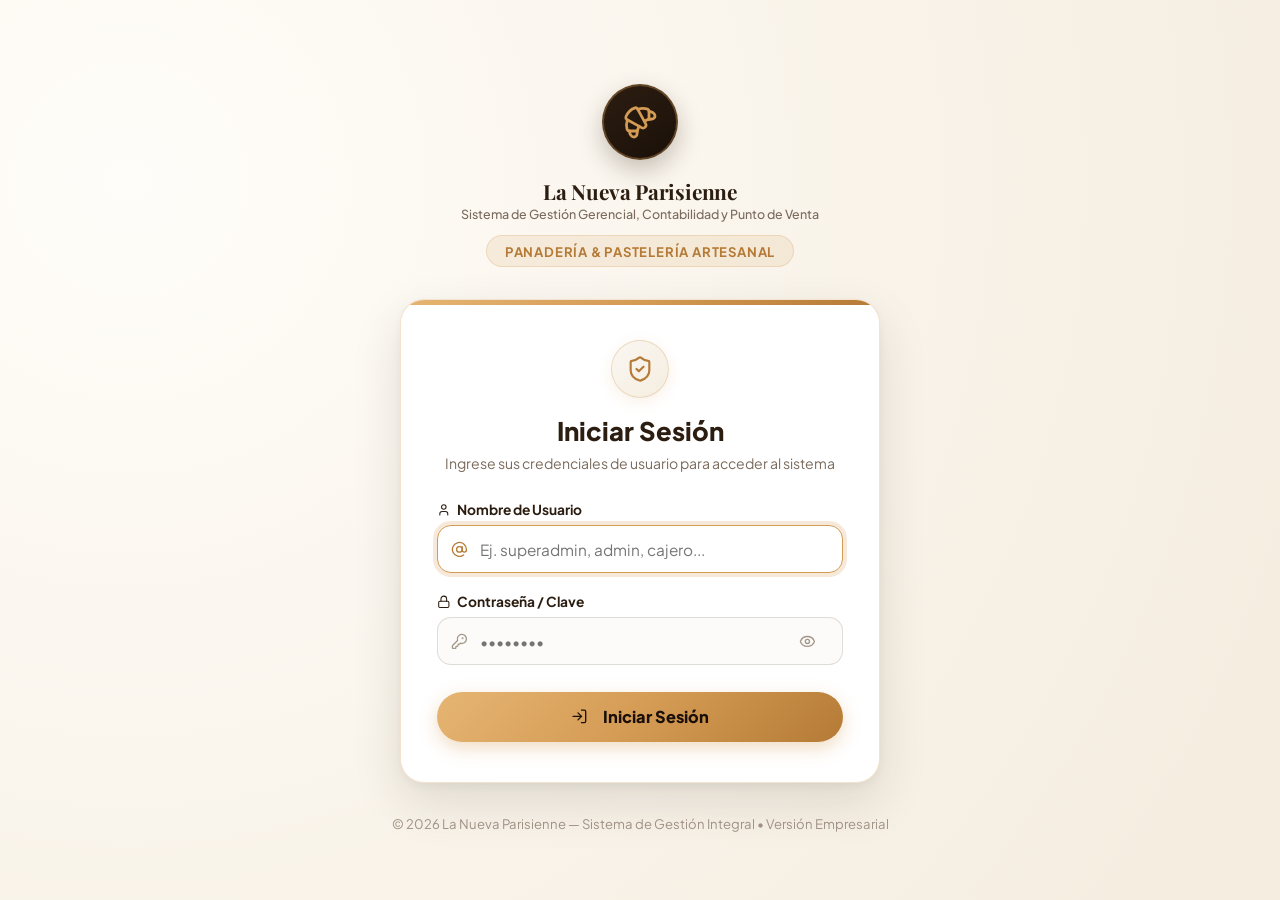
==== commit 77edbf8d: "FIX Login y SuperAdmin" ====
--- a/index.html
+++ b/index.html
@@ -4,87 +4,101 @@
   <meta charset="UTF-8">
   <meta name="viewport" content="width=device-width, initial-scale=1.0">
   <title>La Nueva Parisienne - Inicio de Sesión</title>
-  <meta name="description" content="Inicio de sesión por departamento para La Nueva Parisienne.">
+  <meta name="description" content="Acceso al Sistema de Gestión, Contabilidad y Punto de Venta de La Nueva Parisienne.">
   <link rel="stylesheet" href="css/main.css">
   <link rel="stylesheet" href="css/modules/auth.css">
 </head>
 <body>
   <main class="auth-wrapper">
+    <!-- CABECERA DE LA MARCA -->
     <header class="auth-header">
-      <div class="logo-badge" aria-hidden="true"><i data-lucide="croissant" class="icon-xl"></i></div>
+      <div class="logo-badge" aria-hidden="true">
+        <i data-lucide="croissant" class="icon-xl"></i>
+      </div>
       <h1 class="brand-title">La Nueva Parisienne</h1>
       <p class="sub-title">Sistema de Gestión Gerencial, Contabilidad y Punto de Venta</p>
-      <span class="academic-badge">Proyecto Académico Multidisciplinario</span>
+      <span class="academic-badge">Panadería &amp; Pastelería Artesanal</span>
     </header>
 
-    <section class="profiles-section" aria-labelledby="mainAuthTitle">
-      <div id="deptView" class="auth-view-container active">
-        <h2 id="mainAuthTitle" class="profiles-title">
-          <i data-lucide="building-2" class="icon-md" style="margin-right: 0.4rem;" aria-hidden="true"></i> Seleccione un Departamento para Iniciar Sesión
-        </h2>
+    <!-- TARJETA CLÁSICA DE INICIO DE SESIÓN -->
+    <section class="auth-card-section" aria-label="Inicio de Sesión">
+      <div class="login-card">
+        <div class="login-card-header">
+          <div class="login-avatar-icon" aria-hidden="true">
+            <i data-lucide="shield-check" class="icon-lg"></i>
+          </div>
+          <h2 class="login-card-title">Iniciar Sesión</h2>
+          <p class="login-card-subtitle">Ingrese sus credenciales de usuario para acceder al sistema</p>
+        </div>
 
-        <div class="departments-grid">
-          <article class="dept-card" data-dept="gerencia" tabindex="0" role="button" aria-label="Ingresar al Departamento de Gerencia General">
-            <div class="dept-card-header"><div class="dept-card-icon-badge"><i data-lucide="shield-check" class="icon-lg"></i></div></div>
-            <h3 class="dept-card-title">Gerencia General</h3>
-            <p class="dept-card-desc">Control gerencial total, KPIs de ventas, auditoría global y administración de personal.</p>
-            <div class="dept-card-footer"><span>Iniciar sesión</span><span class="dept-card-arrow"><i data-lucide="arrow-right" class="icon-sm"></i></span></div>
-          </article>
+        <form id="classicLoginForm" class="login-form" autocomplete="on">
+          <!-- ALERTA DE ERROR ACCESIBLE -->
+          <div id="loginErrorAlert" class="login-error-alert" style="display: none;" role="alert"></div>
 
-          <article class="dept-card" data-dept="caja" tabindex="0" role="button" aria-label="Ingresar al Departamento de Caja y Facturación">
-            <div class="dept-card-header"><div class="dept-card-icon-badge"><i data-lucide="banknote" class="icon-lg"></i></div></div>
-            <h3 class="dept-card-title">Caja y Facturación</h3>
-            <p class="dept-card-desc">Operación del Punto de Venta (POS), cobros multimoneda, tickets y devoluciones.</p>
-            <div class="dept-card-footer"><span>Iniciar sesión</span><span class="dept-card-arrow"><i data-lucide="arrow-right" class="icon-sm"></i></span></div>
-          </article>
-
-          <article class="dept-card" data-dept="cocina" tabindex="0" role="button" aria-label="Ingresar al Departamento de Producción y Cocina">
-            <div class="dept-card-header"><div class="dept-card-icon-badge"><i data-lucide="chef-hat" class="icon-lg"></i></div></div>
-            <h3 class="dept-card-title">Producción y Cocina</h3>
-            <p class="dept-card-desc">Control de hornos, recetas panaderas, orden del día y recepción de insumos.</p>
-            <div class="dept-card-footer"><span>Iniciar sesión</span><span class="dept-card-arrow"><i data-lucide="arrow-right" class="icon-sm"></i></span></div>
-          </article>
-
-          <article class="dept-card" data-dept="contabilidad" tabindex="0" role="button" aria-label="Ingresar al Departamento de Contabilidad y Finanzas">
-            <div class="dept-card-header"><div class="dept-card-icon-badge"><i data-lucide="bar-chart-3" class="icon-lg"></i></div></div>
-            <h3 class="dept-card-title">Contabilidad &amp; Finanzas</h3>
-            <p class="dept-card-desc">Auditoría contable, márgenes de ganancia, libros de compras y estados financieros.</p>
-            <div class="dept-card-footer"><span>Iniciar sesión</span><span class="dept-card-arrow"><i data-lucide="arrow-right" class="icon-sm"></i></span></div>
-          </article>
-        </div>
-      </div>
-
-      <div id="departmentLoginModal" class="pin-modal-overlay" role="dialog" aria-modal="true" aria-labelledby="selectedDeptTitle" aria-hidden="true">
-        <div class="pin-modal-card department-login-modal-card">
-          <button id="btnCloseDepartmentLogin" type="button" class="modal-close-btn" aria-label="Cerrar inicio de sesión">&times;</button>
-
-          <div class="traditional-card-header">
-            <div id="selectedDeptIcon" class="traditional-header-icon" aria-hidden="true"><i data-lucide="shield-check" class="icon-xl"></i></div>
-            <h2 id="selectedDeptTitle" class="traditional-card-title">Inicio de sesión</h2>
-            <p id="selectedDeptSubtitle" class="traditional-card-subtitle">Ingrese sus credenciales para continuar</p>
+          <!-- CAMPO: USUARIO -->
+          <div class="login-form-group">
+            <label for="loginUsername" class="login-label">
+              <i data-lucide="user" class="icon-xs"></i> Nombre de Usuario
+            </label>
+            <div class="input-with-icon-wrapper">
+              <span class="input-icon-prefix" aria-hidden="true">
+                <i data-lucide="at-sign" class="icon-sm"></i>
+              </span>
+              <input 
+                type="text" 
+                id="loginUsername" 
+                name="username" 
+                class="login-input with-prefix" 
+                required 
+                autocomplete="username" 
+                placeholder="Ej. superadmin, admin, cajero..."
+                autofocus
+              >
+            </div>
           </div>
 
-          <form id="departmentLoginForm" class="traditional-login-form" autocomplete="on">
-            <div id="departmentErrorAlert" class="traditional-error-alert" style="display: none;" role="alert"></div>
-            <div class="traditional-form-group">
-              <label for="departmentUsernameInput" class="traditional-label"><i data-lucide="user" class="icon-sm"></i> Nombre de Usuario</label>
-              <input type="text" id="departmentUsernameInput" class="traditional-input" required autocomplete="username">
+          <!-- CAMPO: CONTRASEÑA -->
+          <div class="login-form-group">
+            <label for="loginPassword" class="login-label">
+              <i data-lucide="lock" class="icon-xs"></i> Contraseña / Clave
+            </label>
+            <div class="input-with-icon-wrapper">
+              <span class="input-icon-prefix" aria-hidden="true">
+                <i data-lucide="key-round" class="icon-sm"></i>
+              </span>
+              <input 
+                type="password" 
+                id="loginPassword" 
+                name="password" 
+                class="login-input with-prefix with-suffix" 
+                required 
+                autocomplete="current-password" 
+                placeholder="••••••••"
+              >
+              <button 
+                type="button" 
+                id="btnTogglePassword" 
+                class="input-suffix-btn" 
+                aria-label="Mostrar u ocultar contraseña" 
+                title="Mostrar u ocultar contraseña"
+              >
+                <i data-lucide="eye" id="togglePasswordIcon" class="icon-sm"></i>
+              </button>
             </div>
-            <div class="traditional-form-group">
-              <label for="departmentPasswordInput" class="traditional-label"><i data-lucide="lock" class="icon-sm"></i> Clave</label>
-              <input type="password" id="departmentPasswordInput" class="traditional-input" required autocomplete="current-password">
-            </div>
-            <button type="submit" id="departmentLoginButton" class="btn-traditional-submit">
-              <i data-lucide="log-in" class="icon-sm"></i>
-              <span>Iniciar Sesión</span>
-            </button>
-          </form>
-        </div>
+          </div>
+
+          <!-- BOTÓN DE ENVÍO -->
+          <button type="submit" id="loginSubmitBtn" class="btn-login-submit">
+            <i data-lucide="log-in" class="icon-sm"></i>
+            <span>Iniciar Sesión</span>
+          </button>
+        </form>
       </div>
     </section>
 
+    <!-- PIE DE PÁGINA -->
     <footer class="auth-footer">
-      <p>&copy; 2026 La Nueva Parisienne &mdash; Sistema Diseñado para Entorno Visual Studio</p>
+      <p>&copy; 2026 La Nueva Parisienne &mdash; Sistema de Gestión Integral &bull; Versión Empresarial</p>
     </footer>
   </main>
 
@@ -93,4 +107,3 @@
   <script type="module" src="js/modules/auth.js"></script>
 </body>
 </html>
-
--- a/css/main.css
+++ b/css/main.css
@@ -933,3 +933,329 @@
   font-size: 0.8rem;
   color: var(--color-muted);
 }
+
+/* ==========================================================================
+   LAUNCHER GLOBAL DE MÓDULOS DEL SISTEMA (SUPERADMIN & ADMIN)
+   ========================================================================== */
+.btn-modules-launcher {
+  display: inline-flex;
+  align-items: center;
+  gap: 0.45rem;
+  padding: 0.45rem 1rem;
+  border-radius: var(--radius-pill);
+  background: linear-gradient(135deg, #2C1D11 0%, #3D2817 100%);
+  color: #FFFFFF;
+  border: 1.5px solid rgba(212, 155, 84, 0.4);
+  font-family: inherit;
+  font-size: 0.86rem;
+  font-weight: 700;
+  cursor: pointer;
+  transition: all 0.22s var(--ease-smooth);
+  box-shadow: 0 4px 12px rgba(44, 29, 17, 0.2);
+  min-height: 40px;
+}
+
+.btn-modules-launcher:hover {
+  transform: translateY(-2px);
+  border-color: var(--color-gold);
+  background: linear-gradient(135deg, #3D2817 0%, #523720 100%);
+  box-shadow: 0 6px 16px rgba(212, 155, 84, 0.35);
+}
+
+.btn-modules-launcher.is-superadmin {
+  background: linear-gradient(135deg, #4A148C 0%, #6A1B9A 100%);
+  border-color: rgba(255, 215, 0, 0.5);
+  box-shadow: 0 4px 14px rgba(106, 27, 154, 0.3);
+}
+
+.btn-modules-launcher.is-superadmin:hover {
+  background: linear-gradient(135deg, #6A1B9A 0%, #7B1FA2 100%);
+  border-color: #FFD700;
+  box-shadow: 0 6px 18px rgba(106, 27, 154, 0.45);
+}
+
+.modules-modal-overlay {
+  position: fixed;
+  top: 0;
+  left: 0;
+  width: 100vw;
+  height: 100vh;
+  background: rgba(26, 16, 9, 0.72);
+  backdrop-filter: blur(8px);
+  -webkit-backdrop-filter: blur(8px);
+  display: flex;
+  align-items: center;
+  justify-content: center;
+  z-index: 99999;
+  opacity: 0;
+  visibility: hidden;
+  transition: opacity 0.25s ease, visibility 0.25s ease;
+  padding: 1.5rem;
+  box-sizing: border-box;
+}
+
+.modules-modal-overlay.active {
+  opacity: 1;
+  visibility: visible;
+}
+
+.modules-modal-card {
+  background: #FFFFFF;
+  border-radius: var(--radius-lg);
+  max-width: 960px;
+  width: 100%;
+  max-height: 90vh;
+  overflow-y: auto;
+  border: 1.5px solid rgba(212, 155, 84, 0.35);
+  box-shadow: 0 25px 60px rgba(0, 0, 0, 0.35);
+  padding: 2rem 2.25rem;
+  position: relative;
+  animation: modalScaleUp 0.3s cubic-bezier(0.16, 1, 0.3, 1);
+  box-sizing: border-box;
+}
+
+@keyframes modalScaleUp {
+  from {
+    opacity: 0;
+    transform: scale(0.92) translateY(12px);
+  }
+  to {
+    opacity: 1;
+    transform: scale(1) translateY(0);
+  }
+}
+
+.modules-modal-close {
+  position: absolute;
+  top: 1.25rem;
+  right: 1.25rem;
+  width: 38px;
+  height: 38px;
+  border-radius: 50%;
+  border: 1px solid rgba(44, 29, 17, 0.15);
+  background: #FAF7F2;
+  color: var(--color-espresso);
+  font-size: 1.4rem;
+  display: flex;
+  align-items: center;
+  justify-content: center;
+  cursor: pointer;
+  transition: all 0.2s ease;
+  line-height: 1;
+}
+
+.modules-modal-close:hover {
+  background: #E57373;
+  color: #FFFFFF;
+  border-color: #E57373;
+  transform: rotate(90deg);
+}
+
+.modules-modal-header {
+  margin-bottom: 1.75rem;
+  padding-bottom: 1rem;
+  border-bottom: 1px solid rgba(212, 155, 84, 0.25);
+  text-align: left;
+}
+
+.modules-modal-header h2 {
+  font-size: 1.55rem;
+  font-weight: 800;
+  color: var(--color-espresso);
+  display: flex;
+  align-items: center;
+  gap: 0.6rem;
+  margin-bottom: 0.35rem;
+}
+
+.modules-modal-header p {
+  font-size: 0.9rem;
+  color: var(--color-muted);
+}
+
+/* GRID DE LOS 4 MÓDULOS PRINCIPALES */
+.core-modules-grid {
+  display: grid;
+  grid-template-columns: repeat(2, 1fr);
+  gap: 1.25rem;
+  margin-bottom: 1.5rem;
+}
+
+@media (max-width: 768px) {
+  .core-modules-grid {
+    grid-template-columns: 1fr;
+  }
+}
+
+.core-module-card {
+  display: flex;
+  flex-direction: column;
+  padding: 1.5rem 1.4rem;
+  background: #FAF7F2;
+  border-radius: var(--radius-md);
+  border: 1.5px solid rgba(44, 29, 17, 0.1);
+  text-decoration: none;
+  color: inherit;
+  transition: all 0.25s var(--ease-smooth);
+  position: relative;
+  overflow: hidden;
+}
+
+.core-module-card:hover {
+  background: #FFFFFF;
+  border-color: var(--color-gold);
+  transform: translateY(-4px);
+  box-shadow: 0 14px 30px rgba(44, 29, 17, 0.12), 0 4px 12px rgba(212, 155, 84, 0.2);
+}
+
+.core-module-card.current-active {
+  border-color: var(--color-gold);
+  background: #FFFFFF;
+  box-shadow: 0 6px 18px rgba(212, 155, 84, 0.25);
+}
+
+.core-module-card.current-active::after {
+  content: 'Activo Actualmente';
+  position: absolute;
+  top: 12px;
+  right: 14px;
+  font-size: 0.68rem;
+  font-weight: 800;
+  background: var(--gradient-gold);
+  color: var(--color-espresso-dark);
+  padding: 0.2rem 0.6rem;
+  border-radius: var(--radius-pill);
+  text-transform: uppercase;
+  letter-spacing: 0.04em;
+}
+
+.core-module-header {
+  display: flex;
+  align-items: flex-start;
+  gap: 1rem;
+  margin-bottom: 0.85rem;
+}
+
+.core-module-icon-box {
+  width: 54px;
+  height: 54px;
+  border-radius: 14px;
+  display: flex;
+  align-items: center;
+  justify-content: center;
+  flex-shrink: 0;
+  box-shadow: 0 6px 16px rgba(44, 29, 17, 0.2);
+  transition: transform 0.25s ease;
+}
+
+.core-module-card:hover .core-module-icon-box {
+  transform: scale(1.08) rotate(2deg);
+}
+
+.core-module-meta {
+  display: flex;
+  flex-direction: column;
+}
+
+.core-module-badge {
+  font-size: 0.72rem;
+  font-weight: 800;
+  text-transform: uppercase;
+  letter-spacing: 0.06em;
+  margin-bottom: 0.2rem;
+}
+
+.core-module-title {
+  font-size: 1.25rem;
+  font-weight: 800;
+  color: var(--color-espresso);
+  line-height: 1.2;
+}
+
+.core-module-role {
+  font-size: 0.82rem;
+  color: var(--color-muted);
+  font-weight: 600;
+}
+
+.core-module-desc {
+  font-size: 0.88rem;
+  color: var(--color-muted);
+  line-height: 1.45;
+  flex: 1;
+  margin-bottom: 1.15rem;
+}
+
+.core-module-footer {
+  display: flex;
+  align-items: center;
+  justify-content: space-between;
+  font-size: 0.88rem;
+  font-weight: 800;
+  color: var(--color-gold-dark);
+  padding-top: 0.75rem;
+  border-top: 1px dashed rgba(44, 29, 17, 0.12);
+  transition: color 0.2s ease;
+}
+
+.core-module-card:hover .core-module-footer {
+  color: var(--color-espresso);
+}
+
+.core-module-arrow {
+  display: flex;
+  align-items: center;
+  transition: transform 0.2s ease;
+}
+
+.core-module-card:hover .core-module-arrow {
+  transform: translateX(5px);
+}
+
+/* BARRA DE MÓDULOS SECUNDARIOS */
+.secondary-modules-bar {
+  display: flex;
+  align-items: center;
+  flex-wrap: wrap;
+  gap: 0.75rem;
+  padding-top: 1.25rem;
+  border-top: 1px solid rgba(212, 155, 84, 0.2);
+}
+
+.secondary-modules-label {
+  font-size: 0.8rem;
+  font-weight: 700;
+  color: var(--color-muted);
+  display: flex;
+  align-items: center;
+  gap: 0.35rem;
+}
+
+.secondary-modules-list {
+  display: flex;
+  flex-wrap: wrap;
+  gap: 0.5rem;
+}
+
+.secondary-module-pill {
+  padding: 0.35rem 0.8rem;
+  border-radius: var(--radius-pill);
+  background: #FAF7F2;
+  border: 1px solid rgba(44, 29, 17, 0.1);
+  color: var(--color-espresso);
+  font-size: 0.8rem;
+  font-weight: 600;
+  text-decoration: none;
+  display: inline-flex;
+  align-items: center;
+  gap: 0.35rem;
+  transition: all 0.2s ease;
+}
+
+.secondary-module-pill:hover {
+  background: #FFFFFF;
+  border-color: var(--color-gold);
+  color: var(--color-gold-dark);
+  transform: translateY(-1.5px);
+}
+
--- a/css/modules/auth.css
+++ b/css/modules/auth.css
@@ -1,25 +1,34 @@
 /* ==========================================================================
-   MÓDULO 1: ESTILOS DE AUTENTICACIÓN (AUTH.CSS)
-   Pantalla de Selección de Perfil, Departamentos y Formulario de Credenciales
+   LA NUEVA PARISIENNE - MÓDULO DE AUTENTICACIÓN (AUTH.CSS)
+   Diseño de Inicio de Sesión Clásico, Limpio y Elegante (Chic Parisien)
    ========================================================================== */
 
-/* LAYOUT PRINCIPAL DE AUTENTICACIÓN */
+/* CONTENEDOR GLOBAL */
 .auth-wrapper {
   flex: 1;
   display: flex;
   flex-direction: column;
   align-items: center;
   justify-content: center;
-  padding: 2.5rem 1.5rem;
+  padding: 3.5rem 1.5rem 2.5rem 1.5rem;
   max-width: 1200px;
   margin: 0 auto;
   width: 100%;
-}
-
-/* BRAND HEADER DE LA PANADERÍA */
+  min-height: 100vh;
+  box-sizing: border-box;
+}
+
+@media (max-height: 860px) {
+  .auth-wrapper {
+    justify-content: flex-start;
+    padding-top: 2rem;
+  }
+}
+
+/* ENCABEZADO DE LA MARCA */
 .auth-header {
   text-align: center;
-  margin-bottom: 2.5rem;
+  margin-bottom: 2rem;
   animation: fadeInDown 0.6s var(--ease-smooth);
 }
 
@@ -27,843 +36,288 @@
   display: inline-flex;
   align-items: center;
   justify-content: center;
-  width: 72px;
-  height: 72px;
+  width: 76px;
+  height: 76px;
   border-radius: var(--radius-pill);
   background: var(--gradient-espresso);
   color: var(--color-gold);
-  box-shadow: var(--shadow-medium);
+  box-shadow: 0 10px 25px rgba(44, 29, 17, 0.25);
   margin-bottom: 1.25rem;
-  font-size: 2rem;
-  border: var(--border-glass);
-}
-
-.auth-header h1 {
-  font-size: 2.75rem;
-  color: var(--color-espresso);
-  margin-bottom: 0.5rem;
+  border: 2px solid rgba(212, 155, 84, 0.35);
+  transition: transform 0.3s ease, box-shadow 0.3s ease;
+}
+
+.auth-header .logo-badge:hover {
+  transform: translateY(-3px) scale(1.05);
+  box-shadow: 0 14px 30px rgba(212, 155, 84, 0.35);
+}
+
+.auth-header h1.brand-title {
+  font-family: var(--font-serif);
+  font-size: 2.85rem;
+  color: var(--color-espresso);
+  margin-bottom: 0.35rem;
   line-height: 1.15;
-}
-
-.auth-header p {
-  font-size: 1.1rem;
+  letter-spacing: -0.02em;
+}
+
+.auth-header p.sub-title {
+  font-size: 1.05rem;
   color: var(--color-muted);
   max-width: 520px;
   margin: 0 auto;
+  line-height: 1.5;
 }
 
 .academic-badge {
   display: inline-block;
-  margin-top: 0.75rem;
-  padding: 0.35rem 0.9rem;
-  background: rgba(212, 155, 84, 0.12);
+  margin-top: 0.85rem;
+  padding: 0.4rem 1.1rem;
+  background: rgba(212, 155, 84, 0.14);
   color: var(--color-gold-dark);
-  font-size: 0.8rem;
-  font-weight: 600;
+  font-size: 0.82rem;
+  font-weight: 700;
   border-radius: var(--radius-pill);
-  letter-spacing: 0.05em;
+  letter-spacing: 0.06em;
   text-transform: uppercase;
-}
-
-/* SECCIÓN SELECCIÓN DE PERFILES */
-.profiles-section {
-  width: 100%;
+  border: 1px solid rgba(212, 155, 84, 0.25);
+}
+
+/* SECCIÓN DEL FORMULARIO DE ACCESO */
+.auth-card-section {
+  width: 100%;
+  max-width: 480px;
   animation: fadeInUp 0.7s var(--ease-smooth);
 }
 
-.profiles-title {
-  text-align: center;
-  font-size: 1.15rem;
-  font-weight: 700;
-  color: var(--color-espresso);
-  margin-bottom: 1.75rem;
-  display: flex;
-  align-items: center;
-  justify-content: center;
-  gap: 0.5rem;
-}
-
-/* CONTENEDORES Y TRANSICIONES DE VISTAS (POS VS TRADICIONAL / DEPARTAMENTOS VS USUARIOS) */
-.auth-view-container {
-  width: 100%;
-  transition: opacity 0.35s cubic-bezier(0.4, 0, 0.2, 1), transform 0.35s cubic-bezier(0.4, 0, 0.2, 1);
-}
-
-.auth-view-container.active {
-  display: block;
-  opacity: 1;
-  transform: translateY(0) scale(1);
-  animation: fadeInSlide 0.4s var(--ease-smooth);
-}
-
-.auth-view-container.hidden {
-  display: none !important;
-  opacity: 0;
-  transform: translateY(16px) scale(0.98);
-}
-
-@keyframes fadeInSlide {
-  from {
-    opacity: 0;
-    transform: translateY(18px) scale(0.97);
-  }
-  to {
-    opacity: 1;
-    transform: translateY(0) scale(1);
-  }
-}
-
-@keyframes fadeOutSlide {
-  from {
-    opacity: 1;
-    transform: translateY(0) scale(1);
-  }
-  to {
-    opacity: 0;
-    transform: translateY(-18px) scale(0.97);
-  }
-}
-
-/* REJILLA DE TARJETAS GRANDES DE DEPARTAMENTO (MODO POS) */
-.departments-grid {
-  display: grid;
-  grid-template-columns: repeat(auto-fit, minmax(250px, 1fr));
-  gap: 1.75rem;
-  width: 100%;
-  max-width: 1100px;
-  margin: 0 auto;
-}
-
-/* TARJETA DE DEPARTAMENTO (MODO POS) */
-.dept-card {
+/* TARJETA PRINCIPAL DE LOGIN */
+.login-card {
   background: #FFFFFF;
-  border: 2px solid rgba(212, 155, 84, 0.25);
   border-radius: var(--radius-lg);
-  padding: 2rem 1.75rem;
-  display: flex;
-  flex-direction: column;
-  justify-content: space-between;
-  cursor: pointer;
+  padding: 2.5rem 2.25rem;
+  border: 1.5px solid rgba(212, 155, 84, 0.28);
+  box-shadow: 0 20px 50px rgba(44, 29, 17, 0.12), 0 4px 12px rgba(44, 29, 17, 0.05);
   position: relative;
   overflow: hidden;
-  box-shadow: 0 10px 30px rgba(44, 24, 16, 0.05);
-  transition: all 0.3s cubic-bezier(0.34, 1.56, 0.64, 1);
-}
-
-.dept-card::before {
+  backdrop-filter: blur(10px);
+  -webkit-backdrop-filter: blur(10px);
+}
+
+.login-card::before {
   content: '';
   position: absolute;
   top: 0;
   left: 0;
-  width: 100%;
+  right: 0;
   height: 5px;
   background: var(--gradient-gold);
-  opacity: 0.7;
-  transition: opacity 0.25s ease, height 0.25s ease;
-}
-
-.dept-card:hover {
-  transform: translateY(-8px) scale(1.02);
-  border-color: var(--color-gold);
-  box-shadow: 0 18px 40px rgba(212, 155, 84, 0.28);
-}
-
-.dept-card:hover::before {
-  opacity: 1;
-  height: 7px;
-}
-
-.dept-card:focus-visible {
-  outline: 3px solid var(--color-gold);
-  outline-offset: 3px;
-}
-
-.dept-card-header {
-  display: flex;
-  align-items: center;
-  justify-content: space-between;
-  margin-bottom: 1.25rem;
-}
-
-.dept-card-icon-badge {
-  width: 64px;
-  height: 64px;
-  border-radius: 18px;
-  background: rgba(212, 155, 84, 0.12);
+}
+
+/* CABECERA DENTRO DE LA TARJETA */
+.login-card-header {
+  text-align: center;
+  margin-bottom: 1.75rem;
+}
+
+.login-avatar-icon {
+  width: 58px;
+  height: 58px;
+  border-radius: 50%;
+  background: linear-gradient(135deg, #FAF7F2 0%, #F5EDE0 100%);
   color: var(--color-gold-dark);
-  display: flex;
-  align-items: center;
-  justify-content: center;
-  font-size: 2.25rem;
-  box-shadow: 0 4px 12px rgba(212, 155, 84, 0.15);
-  transition: transform 0.3s ease, background 0.3s ease;
-}
-
-.dept-card:hover .dept-card-icon-badge {
-  transform: scale(1.1) rotate(-4deg);
-  background: var(--gradient-gold);
-  color: var(--color-espresso);
-}
-
-.dept-user-count {
-  font-size: 0.8rem;
+  border: 1.5px solid rgba(212, 155, 84, 0.3);
+  display: flex;
+  align-items: center;
+  justify-content: center;
+  margin: 0 auto 1rem auto;
+  box-shadow: 0 4px 14px rgba(212, 155, 84, 0.15);
+}
+
+.login-card-title {
+  font-size: 1.6rem;
   font-weight: 800;
-  color: var(--color-gold-dark);
-  background: rgba(212, 155, 84, 0.15);
-  padding: 0.3rem 0.8rem;
-  border-radius: var(--radius-pill);
-  border: 1px solid rgba(212, 155, 84, 0.3);
-}
-
-.dept-card-title {
-  font-size: 1.35rem;
-  font-weight: 800;
-  color: var(--color-espresso);
-  margin-bottom: 0.5rem;
-  line-height: 1.25;
-}
-
-.dept-card-desc {
+  color: var(--color-espresso);
+  margin-bottom: 0.35rem;
+}
+
+.login-card-subtitle {
   font-size: 0.88rem;
   color: var(--color-muted);
   line-height: 1.45;
-  margin-bottom: 1.75rem;
-  flex: 1;
-}
-
-.dept-card-footer {
-  display: flex;
-  align-items: center;
-  justify-content: space-between;
-  padding-top: 1rem;
-  border-top: 1px solid rgba(44, 29, 17, 0.08);
-  font-size: 0.9rem;
-  font-weight: 700;
-  color: var(--color-espresso);
-  transition: color 0.2s ease;
-}
-
-.dept-card:hover .dept-card-footer {
-  color: var(--color-gold-dark);
-}
-
-.dept-card-arrow {
-  font-size: 1.1rem;
-  transition: transform 0.25s ease;
-}
-
-.dept-card:hover .dept-card-arrow {
-  transform: translateX(6px);
-}
-
-/* ENCABEZADO Y VISTA DE USUARIOS FILTRADOS DE DEPARTAMENTO */
-.dept-users-header {
-  display: flex;
-  align-items: center;
-  justify-content: space-between;
-  margin-bottom: 2rem;
-  flex-wrap: wrap;
-  gap: 1rem;
-}
-
-.btn-back-dept {
-  min-height: 44px;
-  padding: 0.55rem 1.25rem;
-  border-radius: var(--radius-pill);
-  background: #FFFFFF;
-  color: var(--color-espresso);
-  border: 2px solid var(--border-subtle);
-  font-weight: 700;
-  font-size: 0.9rem;
-  cursor: pointer;
-  box-shadow: var(--shadow-subtle);
-  display: inline-flex;
-  align-items: center;
-  gap: 0.5rem;
-  transition: all 0.2s ease;
-}
-
-.btn-back-dept:hover {
-  border-color: var(--color-gold);
-  background: rgba(212, 155, 84, 0.08);
-  color: var(--color-gold-dark);
-  transform: translateX(-3px);
-}
-
-.dept-users-title-badge {
-  display: flex;
-  align-items: center;
-  gap: 0.85rem;
-}
-
-.selected-dept-icon {
-  font-size: 2rem;
-  width: 52px;
-  height: 52px;
-  border-radius: 14px;
-  background: rgba(212, 155, 84, 0.15);
-  display: flex;
-  align-items: center;
-  justify-content: center;
-}
-
-.selected-dept-title {
-  font-size: 1.4rem;
-  font-weight: 800;
-  color: var(--color-espresso);
-  margin: 0;
-  line-height: 1.2;
-}
-
-.selected-dept-subtitle {
-  font-size: 0.85rem;
-  color: var(--color-muted);
-}
-
-/* REJILLA DE SELECCIÓN DE PERSONAJES (MODO POS - STYLE GAMING MINIMALISTA CENTRADO) */
-.profiles-grid {
-  display: grid;
-  grid-template-columns: repeat(auto-fit, minmax(120px, 140px));
-  justify-content: center;
-  justify-items: center;
-  gap: 20px;
-  width: 100%;
-  max-width: 720px;
-  margin: 0 auto;
-  max-height: 60vh;
-  overflow-y: auto;
-  padding: 0.75rem 0.75rem 1.25rem 0.75rem;
-  scroll-behavior: smooth;
-}
-
-/* Personalización elegante de barra de desplazamiento para cuadrícula escalable */
-.profiles-grid::-webkit-scrollbar {
-  width: 8px;
-}
-
-.profiles-grid::-webkit-scrollbar-track {
-  background: rgba(44, 29, 17, 0.05);
-  border-radius: var(--radius-pill);
-}
-
-.profiles-grid::-webkit-scrollbar-thumb {
-  background: rgba(212, 155, 84, 0.4);
-  border-radius: var(--radius-pill);
-}
-
-.profiles-grid::-webkit-scrollbar-thumb:hover {
-  background: var(--color-gold);
-}
-
-/* TARJETA CUADRADA DE SELECCIÓN DE PERSONAJE ("CUADRITO" STYLE GAMING) */
-.user-character-card {
-  width: 130px;
-  height: 130px;
-  background: #FFFFFF;
-  border: 2px solid rgba(212, 155, 84, 0.3);
-  border-radius: 18px;
-  padding: 0.75rem 0.5rem;
-  display: flex;
-  flex-direction: column;
-  align-items: center;
-  justify-content: center;
-  cursor: pointer;
-  position: relative;
-  overflow: hidden;
-  box-shadow: 0 6px 18px rgba(44, 24, 16, 0.06);
-  transition: all 0.25s cubic-bezier(0.34, 1.56, 0.64, 1);
-  user-select: none;
-}
-
-.user-character-card:hover {
-  transform: translateY(-6px) scale(1.06);
-  border-color: var(--color-gold);
-  background: linear-gradient(145deg, #FFFFFF 0%, rgba(212, 155, 84, 0.08) 100%);
-  box-shadow: 0 14px 28px rgba(212, 155, 84, 0.32), 0 0 16px rgba(212, 155, 84, 0.2);
-}
-
-.user-character-card:active {
-  transform: translateY(-2px) scale(0.98);
-  box-shadow: 0 6px 14px rgba(212, 155, 84, 0.3);
-}
-
-.user-character-card:focus-visible {
-  outline: 3px solid var(--color-gold);
-  outline-offset: 3px;
-}
-
-/* DISTRIBUCIÓN INTERNA: ICONO PROTAGONISTA Y NOMBRE TRUNCADO */
-.character-avatar {
-  font-size: 3.4rem;
-  line-height: 1;
-  margin-bottom: 0.4rem;
-  transition: transform 0.25s ease;
-  display: flex;
-  align-items: center;
-  justify-content: center;
-}
-
-.user-character-card:hover .character-avatar {
-  transform: scale(1.12);
-}
-
-.character-name {
-  font-size: 0.82rem;
-  font-weight: 700;
-  color: var(--color-espresso);
-  text-align: center;
-  width: 100%;
-  max-width: 110px;
-  white-space: nowrap;
-  overflow: hidden;
-  text-overflow: ellipsis;
-  line-height: 1.2;
-}
-
-.user-character-card:hover .character-name {
-  color: var(--color-gold-dark);
-}
-
-/* PUNTO INDICADOR DE ESTADO EN TARJETA GAMING */
-.character-status-dot {
-  position: absolute;
-  top: 8px;
-  right: 8px;
-  width: 10px;
-  height: 10px;
-  background-color: var(--color-success);
-  border-radius: 50%;
-  box-shadow: 0 0 8px rgba(46, 125, 50, 0.5);
-}
-
-.profile-avatar-wrapper {
-  position: relative;
-  width: 96px;
-  height: 96px;
-  margin-bottom: 1.25rem;
-}
-
-.profile-avatar {
-  width: 100%;
-  height: 100%;
-  border-radius: 50%;
-  object-fit: cover;
-  border: 3px solid #FFFFFF;
-  box-shadow: var(--shadow-medium);
-  background: var(--color-gold-light);
-  display: flex;
-  align-items: center;
-  justify-content: center;
-  font-size: 2.5rem;
-  color: var(--color-espresso);
-}
-
-.status-dot {
-  position: absolute;
-  bottom: 2px;
-  right: 4px;
-  width: 16px;
-  height: 16px;
-  background-color: var(--color-success);
-  border: 3px solid #FFFFFF;
-  border-radius: 50%;
-}
-
-.profile-name {
-  font-size: 1.2rem;
-  font-weight: 700;
-  color: var(--color-espresso);
-  margin-bottom: 0.25rem;
-}
-
-.profile-role {
-  font-size: 0.85rem;
-  font-weight: 600;
-  color: var(--color-gold-dark);
-  background: rgba(212, 155, 84, 0.12);
-  padding: 0.25rem 0.75rem;
-  border-radius: var(--radius-pill);
-  margin-bottom: 0.75rem;
-}
-
-.profile-desc {
-  font-size: 0.85rem;
-  color: var(--color-muted);
-  line-height: 1.4;
-}
-
-.profile-action-btn {
-  margin-top: 1.25rem;
-  font-size: 0.9rem;
-  font-weight: 600;
-  color: var(--color-espresso);
-  display: inline-flex;
-  align-items: center;
-  gap: 0.4rem;
-  transition: color var(--transition-fast);
-  background: transparent;
-  border: none;
-  cursor: pointer;
-}
-
-.profile-card:hover .profile-action-btn {
-  color: var(--color-gold-dark);
-}
-
-/* MODO TRADICIONAL: FORMULARIO MINIMALISTA CENTRADO */
-.traditional-login-card {
-  background: #FFFFFF;
-  border: 2px solid rgba(212, 155, 84, 0.3);
-  border-radius: var(--radius-lg);
-  box-shadow: 0 16px 40px rgba(44, 24, 16, 0.1);
-  max-width: 440px;
-  width: 100%;
-  margin: 0 auto;
-  padding: 2.5rem 2rem;
-  animation: fadeInSlide 0.5s var(--ease-smooth);
-}
-
-.traditional-card-header {
-  text-align: center;
-  margin-bottom: 2rem;
-}
-
-.traditional-header-icon {
-  width: 64px;
-  height: 64px;
-  border-radius: 50%;
-  background: var(--gradient-espresso);
-  color: var(--color-gold);
-  font-size: 1.8rem;
-  display: flex;
-  align-items: center;
-  justify-content: center;
-  margin: 0 auto 1rem auto;
-  box-shadow: var(--shadow-medium);
-  border: var(--border-glass);
-}
-
-.traditional-card-title {
-  font-size: 1.45rem;
-  font-weight: 800;
-  color: var(--color-espresso);
-  margin-bottom: 0.35rem;
-}
-
-.traditional-card-subtitle {
-  font-size: 0.85rem;
-  color: var(--color-muted);
-}
-
-.traditional-login-form {
+}
+
+/* FORMULARIO */
+.login-form {
   display: flex;
   flex-direction: column;
   gap: 1.25rem;
 }
 
-.traditional-form-group {
+.login-form-group {
   display: flex;
   flex-direction: column;
+  gap: 0.45rem;
+}
+
+.login-label {
+  font-size: 0.86rem;
+  font-weight: 700;
+  color: var(--color-espresso);
+  display: flex;
+  align-items: center;
   gap: 0.4rem;
 }
 
-.traditional-label {
-  font-size: 0.85rem;
-  font-weight: 700;
-  color: var(--color-espresso);
-}
-
-.traditional-input {
+/* ENVOLTORIO DE INPUTS CON ICONO */
+.input-with-icon-wrapper {
+  position: relative;
+  display: flex;
+  align-items: center;
+  width: 100%;
+}
+
+.input-icon-prefix {
+  position: absolute;
+  left: 14px;
+  color: var(--color-light-muted);
+  pointer-events: none;
+  display: flex;
+  align-items: center;
+  justify-content: center;
+  transition: color 0.2s ease;
+}
+
+.login-input {
+  width: 100%;
   height: 48px;
   padding: 0.75rem 1rem;
   border-radius: var(--radius-md);
-  border: 1.5px solid var(--border-subtle);
-  font-size: 0.98rem;
+  border: 1.5px solid rgba(44, 29, 17, 0.14);
+  background: #FCFBF9;
   font-family: inherit;
-  background: #FAFAFA;
+  font-size: 0.96rem;
+  color: var(--color-espresso);
   transition: all 0.2s ease;
-}
-
-.traditional-input:focus {
+  box-sizing: border-box;
+}
+
+.login-input.with-prefix {
+  padding-left: 42px;
+}
+
+.login-input.with-suffix {
+  padding-right: 44px;
+}
+
+.login-input:hover {
+  border-color: rgba(212, 155, 84, 0.5);
+  background: #FFFFFF;
+}
+
+.login-input:focus {
   border-color: var(--color-gold);
   background: #FFFFFF;
   outline: none;
-  box-shadow: 0 0 0 4px rgba(212, 155, 84, 0.2);
-}
-
-.btn-traditional-submit {
-  min-height: 48px;
-  margin-top: 0.5rem;
+  box-shadow: 0 0 0 4px rgba(212, 155, 84, 0.22);
+}
+
+.input-with-icon-wrapper:focus-within .input-icon-prefix {
+  color: var(--color-gold-dark);
+}
+
+/* BOTÓN DE MOSTRAR / OCULTAR CONTRASEÑA */
+.input-suffix-btn {
+  position: absolute;
+  right: 8px;
+  width: 36px;
+  height: 36px;
+  border-radius: var(--radius-sm);
+  background: transparent;
+  border: none;
+  color: var(--color-light-muted);
+  cursor: pointer;
+  display: flex;
+  align-items: center;
+  justify-content: center;
+  transition: all 0.2s ease;
+}
+
+.input-suffix-btn:hover {
+  color: var(--color-espresso);
+  background: rgba(44, 29, 17, 0.05);
+}
+
+.input-suffix-btn:focus-visible {
+  outline: 2px solid var(--color-gold);
+}
+
+/* BOTÓN DE INICIO DE SESIÓN */
+.btn-login-submit {
+  min-height: 50px;
+  width: 100%;
+  margin-top: 0.4rem;
   border-radius: var(--radius-pill);
   background: var(--gradient-gold);
-  color: var(--color-espresso);
+  color: var(--color-espresso-dark);
+  font-family: inherit;
   font-weight: 800;
-  font-size: 1rem;
+  font-size: 1.02rem;
   border: none;
   cursor: pointer;
-  box-shadow: var(--shadow-medium);
-  display: flex;
-  align-items: center;
-  justify-content: center;
+  box-shadow: 0 6px 18px rgba(212, 155, 84, 0.35);
+  display: inline-flex;
+  align-items: center;
+  justify-content: center;
+  gap: 0.6rem;
+  transition: all 0.22s var(--ease-smooth);
+}
+
+.btn-login-submit:hover {
+  transform: translateY(-2px);
+  box-shadow: 0 10px 24px rgba(212, 155, 84, 0.45);
+  filter: brightness(1.03);
+}
+
+.btn-login-submit:active {
+  transform: translateY(0);
+  box-shadow: 0 4px 12px rgba(212, 155, 84, 0.3);
+}
+
+.btn-login-submit:disabled {
+  opacity: 0.75;
+  cursor: not-allowed;
+  transform: none !important;
+  box-shadow: none !important;
+}
+
+/* ALERTA DE ERROR */
+.login-error-alert {
+  padding: 0.85rem 1rem;
+  border-radius: var(--radius-md);
+  background: #FDEDEC;
+  color: #C0392B;
+  border: 1px solid rgba(192, 57, 43, 0.28);
+  font-size: 0.88rem;
+  font-weight: 600;
+  display: flex;
+  align-items: center;
   gap: 0.5rem;
-  transition: all 0.2s ease;
-}
-
-.btn-traditional-submit:hover {
-  transform: translateY(-2px);
-  box-shadow: var(--shadow-large);
-}
-
-.traditional-error-alert {
-  padding: 0.75rem 1rem;
-  border-radius: var(--radius-sm);
-  background: rgba(211, 47, 47, 0.1);
-  color: var(--color-danger);
-  border: 1px solid rgba(211, 47, 47, 0.3);
-  font-size: 0.85rem;
-  font-weight: 700;
+  animation: shakeAlert 0.4s ease;
+}
+
+@keyframes shakeAlert {
+  0%, 100% { transform: translateX(0); }
+  20%, 60% { transform: translateX(-5px); }
+  40%, 80% { transform: translateX(5px); }
+}
+
+/* PIE DE PÁGINA */
+.auth-footer {
+  margin-top: 2rem;
   text-align: center;
-}
-
-/* MODAL Y OVERLAY DEL TECLADO PIN */
-.pin-modal-overlay {
-  position: fixed;
-  top: 0;
-  left: 0;
-  width: 100vw;
-  height: 100vh;
-  background: rgba(26, 16, 9, 0.65);
-  backdrop-filter: blur(8px);
-  -webkit-backdrop-filter: blur(8px);
-  display: flex;
-  align-items: center;
-  justify-content: center;
-  z-index: 1000;
-  opacity: 0;
-  visibility: hidden;
-  transition: opacity 0.3s var(--ease-smooth), visibility 0.3s var(--ease-smooth);
-}
-
-.pin-modal-overlay.active {
-  opacity: 1;
-  visibility: visible;
-}
-
-.pin-modal-card {
-  background: var(--bg-surface);
-  border-radius: var(--radius-lg);
-  box-shadow: var(--shadow-floating);
-  width: 90%;
-  max-width: 420px;
-  padding: 2.25rem 2rem;
-  text-align: center;
-  position: relative;
-  transform: scale(0.9) translateY(20px);
-  transition: transform 0.3s var(--ease-smooth);
-  border: var(--border-glass);
-}
-
-/* MODAL DE CREDENCIALES POR DEPARTAMENTO */
-.department-login-modal-card {
-  max-width: 460px;
-  text-align: left;
-}
-
-.department-login-modal-card .traditional-card-header {
-  text-align: center;
-  margin-bottom: 1.75rem;
-}
-
-.department-login-modal-card .traditional-header-icon {
-  font-size: 1.6rem;
-}
-
-body.auth-modal-open {
-  overflow: hidden;
-}
-
-.pin-modal-overlay.active .pin-modal-card {
-  transform: scale(1) translateY(0);
-}
-
-.modal-close-btn {
-  position: absolute;
-  top: 1.25rem;
-  right: 1.25rem;
-  width: 36px;
-  height: 36px;
-  border-radius: 50%;
-  background: var(--bg-main);
-  color: var(--color-muted);
-  display: flex;
-  align-items: center;
-  justify-content: center;
-  font-size: 1.1rem;
-  border: none;
-  cursor: pointer;
-}
-
-.modal-close-btn:hover {
-  background: #EFE8DE;
-  color: var(--color-espresso);
-}
-
-.selected-user-header {
-  display: flex;
-  flex-direction: column;
-  align-items: center;
-  margin-bottom: 1.75rem;
-}
-
-.selected-user-avatar {
-  width: 72px;
-  height: 72px;
-  border-radius: 50%;
-  background: var(--color-gold-light);
-  display: flex;
-  align-items: center;
-  justify-content: center;
-  font-size: 2rem;
-  margin-bottom: 0.75rem;
-  box-shadow: var(--shadow-medium);
-  border: 2px solid var(--color-gold);
-}
-
-.selected-user-name {
-  font-size: 1.3rem;
-  font-weight: 700;
-  color: var(--color-espresso);
-}
-
-.selected-user-role {
-  font-size: 0.85rem;
-  color: var(--color-muted);
-}
-
-/* DISPOSITIVO INDICADOR DE PIN (DÍGITOS) */
-.pin-display {
-  display: flex;
-  justify-content: center;
-  gap: 1.25rem;
-  margin-bottom: 1.75rem;
-}
-
-.pin-dot {
-  width: 20px;
-  height: 20px;
-  border-radius: 50%;
-  border: 2px solid var(--color-light-muted);
-  background: transparent;
-  transition: all 0.2s var(--ease-smooth);
-}
-
-.pin-dot.filled {
-  background: var(--gradient-gold);
-  border-color: var(--color-gold-dark);
-  box-shadow: 0 0 12px rgba(212, 155, 84, 0.6);
-  transform: scale(1.15);
-}
-
-.pin-dot.error {
-  background: var(--color-danger);
-  border-color: var(--color-danger);
-  box-shadow: 0 0 12px rgba(211, 47, 47, 0.5);
-}
-
-/* MENSAJE DE ESTADO DE AUTENTICACIÓN */
-.auth-message {
-  min-height: 24px;
-  font-size: 0.9rem;
-  font-weight: 600;
-  margin-bottom: 1.5rem;
-  color: var(--color-muted);
-  transition: color 0.2s ease;
-}
-
-.auth-message.error-text {
-  color: var(--color-danger);
-  animation: shake 0.4s ease-in-out;
-}
-
-.auth-message.success-text {
-  color: var(--color-success);
-}
-
-/* TECLADO NUMÉRICO EN PANTALLA (KEYPAD) */
-.keypad-grid {
-  display: grid;
-  grid-template-columns: repeat(3, 1fr);
-  gap: 1rem;
-  max-width: 320px;
-  margin: 0 auto;
-}
-
-.keypad-btn {
-  height: 64px;
-  border-radius: var(--radius-md);
-  background: var(--bg-main);
-  border: 1px solid rgba(44, 29, 17, 0.06);
-  font-size: 1.5rem;
-  font-weight: 700;
-  color: var(--color-espresso);
-  display: flex;
-  align-items: center;
-  justify-content: center;
-  box-shadow: var(--shadow-subtle);
-  transition: all 0.15s var(--ease-smooth);
-  user-select: none;
-  cursor: pointer;
-}
-
-.keypad-btn:hover {
-  background: #FFFFFF;
-  box-shadow: var(--shadow-medium);
-  border-color: var(--color-gold);
-  color: var(--color-gold-dark);
-}
-
-.keypad-btn:active {
-  background: var(--color-gold-light);
-  transform: scale(0.94);
-}
-
-.keypad-btn.action-btn {
-  font-size: 1rem;
-  font-weight: 600;
-  color: var(--color-muted);
-  background: transparent;
-  border: none;
-  box-shadow: none;
-}
-
-.keypad-btn.action-btn:hover {
-  background: rgba(44, 29, 17, 0.05);
-  color: var(--color-espresso);
-}
-
-/* PINTADO DE TECLAS DE ACCIÓN */
-.keypad-btn.delete-btn {
-  color: var(--color-terracotta);
-}
-
-/* BOTÓN VOLVER DENTRO DEL MODAL */
-.btn-modal-back {
-  width: 100%;
-  padding: 0.65rem;
-  border-radius: var(--radius-pill);
-  background: transparent;
-  border: 1px solid var(--border-subtle);
-  color: var(--color-muted);
-  font-size: 0.85rem;
-  font-weight: 700;
-  cursor: pointer;
-  transition: all 0.2s ease;
-}
-
-.btn-modal-back:hover {
-  background: rgba(44, 29, 17, 0.05);
-  color: var(--color-espresso);
-  border-color: var(--color-gold);
+  color: var(--color-light-muted);
+  font-size: 0.82rem;
+  animation: fadeIn 0.8s var(--ease-smooth);
 }
 
 /* ANIMACIONES */
@@ -889,16 +343,23 @@
   }
 }
 
-@keyframes shake {
-  0%, 100% { transform: translateX(0); }
-  20%, 60% { transform: translateX(-8px); }
-  40%, 80% { transform: translateX(8px); }
-}
-
-/* FOOTER DE CRÉDITOS ACADÉMICOS */
-.auth-footer {
-  margin-top: 3rem;
-  text-align: center;
-  font-size: 0.85rem;
-  color: var(--color-light-muted);
-}
+@keyframes fadeIn {
+  from { opacity: 0; }
+  to { opacity: 1; }
+}
+
+/* ADAPTACIÓN RESPONSIVA */
+@media (max-width: 576px) {
+  .auth-wrapper {
+    padding: 1.5rem 1rem;
+  }
+  .login-card {
+    padding: 2rem 1.5rem;
+  }
+  .auth-header h1.brand-title {
+    font-size: 2.25rem;
+  }
+  .quick-access-chips {
+    gap: 0.35rem;
+  }
+}
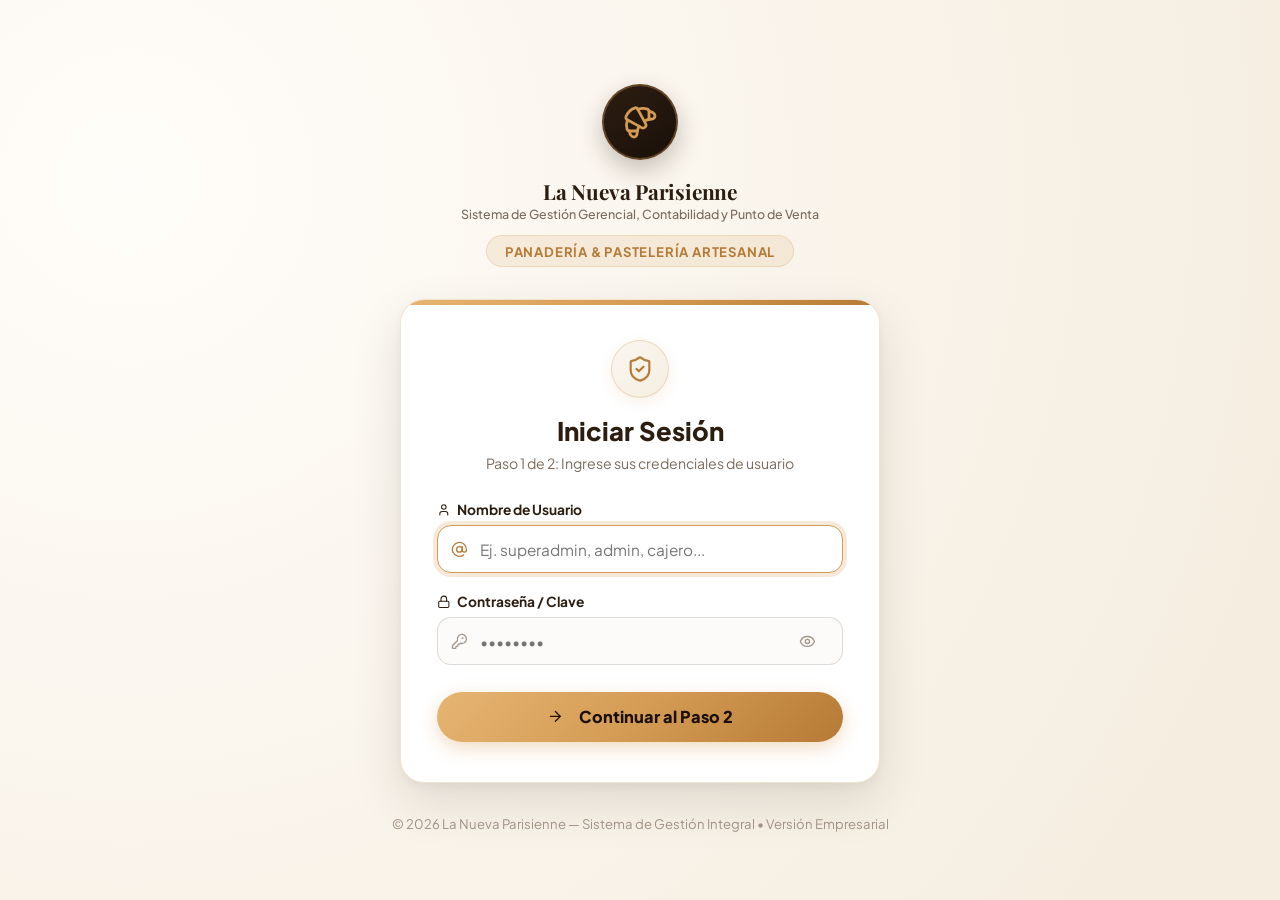
==== commit 3b2bc7eb: "Seguridad TOTP Y Patron, 2FA/3FA" ====
--- a/index.html
+++ b/index.html
@@ -5,6 +5,9 @@
   <meta name="viewport" content="width=device-width, initial-scale=1.0">
   <title>La Nueva Parisienne - Inicio de Sesión</title>
   <meta name="description" content="Acceso al Sistema de Gestión, Contabilidad y Punto de Venta de La Nueva Parisienne.">
+  <link rel="preconnect" href="https://fonts.googleapis.com">
+  <link rel="preconnect" href="https://fonts.gstatic.com" crossorigin>
+  <link rel="stylesheet" href="https://fonts.googleapis.com/css2?family=Playfair+Display:ital,wght@0,400;0,600;0,700;1,400&family=Plus+Jakarta+Sans:wght@300;400;500;600;700&display=swap" media="print" onload="this.media='all'">
   <link rel="stylesheet" href="css/main.css">
   <link rel="stylesheet" href="css/modules/auth.css">
 </head>
@@ -20,79 +23,243 @@
       <span class="academic-badge">Panadería &amp; Pastelería Artesanal</span>
     </header>
 
-    <!-- TARJETA CLÁSICA DE INICIO DE SESIÓN -->
+    <!-- TARJETA CLÁSICA DE INICIO DE SESIÓN CON DOBLE FACTOR (2FA) -->
     <section class="auth-card-section" aria-label="Inicio de Sesión">
       <div class="login-card">
-        <div class="login-card-header">
-          <div class="login-avatar-icon" aria-hidden="true">
-            <i data-lucide="shield-check" class="icon-lg"></i>
-          </div>
-          <h2 class="login-card-title">Iniciar Sesión</h2>
-          <p class="login-card-subtitle">Ingrese sus credenciales de usuario para acceder al sistema</p>
+
+        <!-- PASO 1: CREDENCIALES PRIMARIAS -->
+        <div id="step1Section" class="auth-step-container">
+          <div class="login-card-header">
+            <div class="login-avatar-icon" aria-hidden="true">
+              <i data-lucide="shield-check" class="icon-lg"></i>
+            </div>
+            <h2 class="login-card-title">Iniciar Sesión</h2>
+            <p class="login-card-subtitle">Paso 1 de 2: Ingrese sus credenciales de usuario</p>
+          </div>
+
+          <form id="classicLoginForm" class="login-form" autocomplete="on">
+            <!-- ALERTA DE ERROR ACCESIBLE -->
+            <div id="loginErrorAlert" class="login-error-alert" style="display: none;" role="alert"></div>
+
+            <!-- CAMPO: USUARIO -->
+            <div class="login-form-group">
+              <label for="loginUsername" class="login-label">
+                <i data-lucide="user" class="icon-xs"></i> Nombre de Usuario
+              </label>
+              <div class="input-with-icon-wrapper">
+                <span class="input-icon-prefix" aria-hidden="true">
+                  <i data-lucide="at-sign" class="icon-sm"></i>
+                </span>
+                <input 
+                  type="text" 
+                  id="loginUsername" 
+                  name="username" 
+                  class="login-input with-prefix" 
+                  required 
+                  autocomplete="username" 
+                  placeholder="Ej. superadmin, admin, cajero..."
+                  autofocus
+                >
+              </div>
+            </div>
+
+            <!-- CAMPO: CONTRASEÑA -->
+            <div class="login-form-group">
+              <label for="loginPassword" class="login-label">
+                <i data-lucide="lock" class="icon-xs"></i> Contraseña / Clave
+              </label>
+              <div class="input-with-icon-wrapper">
+                <span class="input-icon-prefix" aria-hidden="true">
+                  <i data-lucide="key-round" class="icon-sm"></i>
+                </span>
+                <input 
+                  type="password" 
+                  id="loginPassword" 
+                  name="password" 
+                  class="login-input with-prefix with-suffix" 
+                  required 
+                  autocomplete="current-password" 
+                  placeholder="••••••••"
+                >
+                <button 
+                  type="button" 
+                  id="btnTogglePassword" 
+                  class="input-suffix-btn" 
+                  aria-label="Mostrar u ocultar contraseña" 
+                  title="Mostrar u ocultar contraseña"
+                >
+                  <i data-lucide="eye" id="togglePasswordIcon" class="icon-sm"></i>
+                </button>
+              </div>
+            </div>
+
+            <!-- BOTÓN DE ENVÍO PASO 1 -->
+            <button type="submit" id="loginSubmitBtn" class="btn-login-submit">
+              <i data-lucide="arrow-right" class="icon-sm"></i>
+              <span>Continuar al Paso 2</span>
+            </button>
+          </form>
         </div>
 
-        <form id="classicLoginForm" class="login-form" autocomplete="on">
-          <!-- ALERTA DE ERROR ACCESIBLE -->
-          <div id="loginErrorAlert" class="login-error-alert" style="display: none;" role="alert"></div>
-
-          <!-- CAMPO: USUARIO -->
-          <div class="login-form-group">
-            <label for="loginUsername" class="login-label">
-              <i data-lucide="user" class="icon-xs"></i> Nombre de Usuario
-            </label>
-            <div class="input-with-icon-wrapper">
-              <span class="input-icon-prefix" aria-hidden="true">
-                <i data-lucide="at-sign" class="icon-sm"></i>
-              </span>
-              <input 
-                type="text" 
-                id="loginUsername" 
-                name="username" 
-                class="login-input with-prefix" 
-                required 
-                autocomplete="username" 
-                placeholder="Ej. superadmin, admin, cajero..."
-                autofocus
-              >
-            </div>
-          </div>
-
-          <!-- CAMPO: CONTRASEÑA -->
-          <div class="login-form-group">
-            <label for="loginPassword" class="login-label">
-              <i data-lucide="lock" class="icon-xs"></i> Contraseña / Clave
-            </label>
-            <div class="input-with-icon-wrapper">
-              <span class="input-icon-prefix" aria-hidden="true">
-                <i data-lucide="key-round" class="icon-sm"></i>
-              </span>
-              <input 
-                type="password" 
-                id="loginPassword" 
-                name="password" 
-                class="login-input with-prefix with-suffix" 
-                required 
-                autocomplete="current-password" 
-                placeholder="••••••••"
-              >
-              <button 
-                type="button" 
-                id="btnTogglePassword" 
-                class="input-suffix-btn" 
-                aria-label="Mostrar u ocultar contraseña" 
-                title="Mostrar u ocultar contraseña"
-              >
-                <i data-lucide="eye" id="togglePasswordIcon" class="icon-sm"></i>
+
+        <!-- PASO 2: VERIFICACIÓN DE DOS FACTORES (2FA / PIN MAESTRO) -->
+        <div id="step2Section" class="auth-step-container" style="display: none;">
+          <div class="login-card-header">
+            <div id="step2AvatarIcon" class="login-avatar-icon" aria-hidden="true">
+              <i data-lucide="shield-alert" class="icon-lg"></i>
+            </div>
+            <h2 id="step2Title" class="login-card-title">Verificación de Dos Pasos</h2>
+            <p id="step2Subtitle" class="login-card-subtitle">Paso 2 de 2: Confirme su identidad para acceder</p>
+          </div>
+
+          <!-- TARJETA DE PERFIL IDENTIFICADO -->
+          <div id="step2UserPill" class="step2-user-pill">
+            <div class="user-pill-avatar" id="step2UserAvatar">
+              <i data-lucide="user" class="icon-sm"></i>
+            </div>
+            <div class="user-pill-info">
+              <strong id="step2UserName" class="user-pill-name">Nombre de Usuario</strong>
+              <span id="step2UserRole" class="user-pill-role">Rol del Sistema</span>
+            </div>
+          </div>
+
+          <form id="twoFactorForm" class="login-form">
+            <!-- ALERTA DE ERROR ACCESIBLE 2FA -->
+            <div id="twoFactorErrorAlert" class="login-error-alert" style="display: none;" role="alert"></div>
+
+            <div class="login-form-group">
+              <label id="step2InputLabel" class="login-label" style="display: flex; justify-content: space-between; align-items: center;">
+                <span><i data-lucide="shield-check" class="icon-xs"></i> Código Dinámico Google Authenticator (6 dígitos)</span>
+                <span id="totpLiveStatus" style="font-size: 0.72rem; color: var(--color-success); font-weight: 700;">• En Vivo (RFC 6238)</span>
+              </label>
+
+              <!-- CASILLAS OTP INTERACTIVAS (6 DÍGITOS CON AUTO-AVANCE Y AUTO-SUBMIT) -->
+              <div class="otp-boxes-wrapper">
+                <div class="otp-inputs-grid" id="otpInputsGrid">
+                  <input type="text" inputmode="numeric" pattern="[0-9]*" maxlength="1" class="otp-digit-box" id="otpDigit0" autocomplete="off" autofocus />
+                  <input type="text" inputmode="numeric" pattern="[0-9]*" maxlength="1" class="otp-digit-box" id="otpDigit1" autocomplete="off" />
+                  <input type="text" inputmode="numeric" pattern="[0-9]*" maxlength="1" class="otp-digit-box" id="otpDigit2" autocomplete="off" />
+                  <input type="text" inputmode="numeric" pattern="[0-9]*" maxlength="1" class="otp-digit-box" id="otpDigit3" autocomplete="off" />
+                  <input type="text" inputmode="numeric" pattern="[0-9]*" maxlength="1" class="otp-digit-box" id="otpDigit4" autocomplete="off" />
+                  <input type="text" inputmode="numeric" pattern="[0-9]*" maxlength="1" class="otp-digit-box" id="otpDigit5" autocomplete="off" />
+                </div>
+
+                <!-- CAMPO OCULTO SINCRONIZADO PARA COMPATIBILIDAD FORMULARIO -->
+                <input type="hidden" id="twoFactorCodeInput" name="twoFactorCode" required />
+
+                <!-- MEDIDOR DINÁMICO DE TIEMPO (TOTP 30 SEGUNDOS) -->
+                <div id="totpTimerContainer" class="totp-timer-container">
+                  <span class="totp-timer-badge">
+                    <i data-lucide="timer" class="icon-xs" style="color: var(--color-gold-dark);"></i>
+                    <span>Ciclo Google Auth</span>
+                  </span>
+                  <div class="totp-progress-bar-bg">
+                    <div id="totpProgressBarFill" class="totp-progress-bar-fill" style="width: 100%;"></div>
+                  </div>
+                  <span id="totpCountdownText" class="totp-countdown-number">30s</span>
+                </div>
+              </div>
+
+              <!-- BOTÓN PARA DESPLEGAR TECLADO TÁCTIL (IDEAL PARA POS / PANTALLAS TÁCTILES) -->
+              <div style="display: flex; justify-content: center;">
+                <button type="button" id="btnToggleKeypad" class="touch-keypad-toggle-btn">
+                  <i data-lucide="calculator" class="icon-xs"></i>
+                  <span id="btnToggleKeypadText">Abrir Teclado Táctil en Pantalla</span>
+                </button>
+              </div>
+
+              <!-- TECLADO NUMÉRICO TÁCTIL EN PANTALLA (TOUCH KEYPAD) -->
+              <div id="touchKeypadWrapper" class="touch-keypad-wrapper">
+                <button type="button" class="keypad-btn" data-key="1">1</button>
+                <button type="button" class="keypad-btn" data-key="2">2</button>
+                <button type="button" class="keypad-btn" data-key="3">3</button>
+                <button type="button" class="keypad-btn" data-key="4">4</button>
+                <button type="button" class="keypad-btn" data-key="5">5</button>
+                <button type="button" class="keypad-btn" data-key="6">6</button>
+                <button type="button" class="keypad-btn" data-key="7">7</button>
+                <button type="button" class="keypad-btn" data-key="8">8</button>
+                <button type="button" class="keypad-btn" data-key="9">9</button>
+                <button type="button" class="keypad-btn action-btn" id="btnKeypadClear" title="Borrar todo">C</button>
+                <button type="button" class="keypad-btn" data-key="0">0</button>
+                <button type="button" class="keypad-btn action-btn" id="btnKeypadBackspace" title="Borrar último dígito">⌫</button>
+              </div>
+            </div>
+
+            <!-- NOTA / PISTA DE SEGURIDAD -->
+            <div id="step2SecurityHint" class="step2-security-hint">
+              <i data-lucide="info" class="icon-xs" style="flex-shrink: 0;"></i>
+              <span id="step2HintText">Abre Google Authenticator o Authy en tu teléfono e ingresa el código temporal vigente.</span>
+            </div>
+
+            <!-- BOTÓN DE ENVÍO PASO 2 -->
+            <button type="submit" id="twoFactorSubmitBtn" class="btn-login-submit">
+              <i data-lucide="shield-check" class="icon-sm"></i>
+              <span>Verificar y Acceder</span>
+            </button>
+
+            <!-- BOTÓN VOLVER / CANCELAR PASO 2 -->
+            <button type="button" id="btnCancel2fa" class="btn-step-back">
+              <i data-lucide="arrow-left" class="icon-xs"></i>
+              <span>Volver / Cambiar de usuario</span>
+            </button>
+          </form>
+        </div>
+
+        <!-- PASO 3: VERIFICACIÓN DE TERCER FACTOR (PATRÓN GESTUAL 3x3 - EXCLUSIVO SUPERADMIN) -->
+        <div id="step3Section" class="auth-step-container" style="display: none;">
+          <div class="login-card-header">
+            <div id="step3AvatarIcon" class="login-avatar-icon superadmin-glow" aria-hidden="true">
+              <i data-lucide="fingerprint" class="icon-lg"></i>
+            </div>
+            <h2 id="step3Title" class="login-card-title">Tercer Factor de Seguridad</h2>
+            <p id="step3Subtitle" class="login-card-subtitle">Paso 3 de 3 &bull; Alta Dirección &bull; Trace su Patrón Gestual</p>
+          </div>
+
+          <!-- TARJETA DE PERFIL SUPERADMIN -->
+          <div id="step3UserPill" class="step2-user-pill superadmin-pill">
+            <div class="user-pill-avatar" id="step3UserAvatar">
+              <i data-lucide="crown" class="icon-sm"></i>
+            </div>
+            <div class="user-pill-info">
+              <strong id="step3UserName" class="user-pill-name">Superadministrador</strong>
+              <span id="step3UserRole" class="user-pill-role">SUPERADMINISTRADOR (NIVEL 3FA)</span>
+            </div>
+          </div>
+
+          <form id="threeFactorForm" class="login-form">
+            <!-- ALERTA DE ERROR / ESTADO PATRÓN -->
+            <div id="patternErrorAlert" class="login-error-alert" style="display: none;" role="alert"></div>
+
+            <!-- CONTENEDOR DEL PATRÓN GESTUAL 3x3 -->
+            <div class="pattern-lock-wrapper">
+              <div class="pattern-hint-banner">
+                <i data-lucide="lock" class="icon-xs"></i>
+                <span id="patternStatusText">Conecte los puntos para verificar su identidad</span>
+              </div>
+
+              <div class="pattern-canvas-container" id="patternCanvasContainer">
+                <canvas id="patternCanvas" width="280" height="280"></canvas>
+              </div>
+
+              <input type="hidden" id="patternCodeInput" name="patternCode" />
+            </div>
+
+            <!-- CONTROLES ADICIONALES -->
+            <div class="pattern-actions-row">
+              <button type="button" id="btnResetPattern" class="backup-option-link">
+                <i data-lucide="rotate-ccw" class="icon-xs"></i>
+                <span>Limpiar Trazo</span>
               </button>
             </div>
-          </div>
-
-          <!-- BOTÓN DE ENVÍO -->
-          <button type="submit" id="loginSubmitBtn" class="btn-login-submit">
-            <i data-lucide="log-in" class="icon-sm"></i>
-            <span>Iniciar Sesión</span>
-          </button>
-        </form>
+
+            <!-- BOTÓN VOLVER AL PASO 2 -->
+            <button type="button" id="btnBackToStep2" class="btn-step-back">
+              <i data-lucide="arrow-left" class="icon-xs"></i>
+              <span>Volver a Google Authenticator</span>
+            </button>
+          </form>
+        </div>
+
       </div>
     </section>
 
--- a/css/main.css
+++ b/css/main.css
@@ -3,9 +3,7 @@
    Sistema de Diseño: Parisian Chic & Modern Management Information System
    Identidad Visual: Tonalidades Cálidas Artesanales (Anti-Fatiga Visual)
    ========================================================================== */
-
-@import url('https://fonts.googleapis.com/css2?family=Playfair+Display:ital,wght@0,400;0,600;0,700;1,400&family=Plus+Jakarta+Sans:wght@300;400;500;600;700&display=swap');
-
+/* Tipografía con soporte de fuentes locales y de sistema de carga inmediata */
 :root {
   /* PALETA DE COLORES DE LA PANADERÍA (IDENTIDAD VISUAL Y ANTI-FATIGA) */
   --bg-main: #FAF7F2;            /* Crema Vainilla Suave / Pergamino */
@@ -254,16 +252,16 @@
   }
 
   /* Caso 2: Impresión Térmica de Tickets POS (80mm) */
-  body:not(.printing-report) * {
+  body.printing-ticket * {
     visibility: hidden !important;
   }
 
-  body:not(.printing-report) #ticketPrintArea,
-  body:not(.printing-report) #ticketPrintArea * {
+  body.printing-ticket #ticketPrintArea,
+  body.printing-ticket #ticketPrintArea * {
     visibility: visible !important;
   }
 
-  body:not(.printing-report) #ticketPrintArea {
+  body.printing-ticket #ticketPrintArea {
     display: block !important;
     position: absolute !important;
     left: 0 !important;
@@ -498,7 +496,8 @@
 .btn-export-report,
 .btn-pos-reports,
 .btn-pos-logout,
-.btn-navbar-config {
+.btn-navbar-config,
+.btn-pos-dashboard {
   height: 38px !important;
   box-sizing: border-box !important;
   display: inline-flex !important;
@@ -623,6 +622,27 @@
   box-shadow: 0 2px 8px rgba(44, 29, 17, 0.25) !important;
   transform: translateY(-1px) !important;
 }
+
+
+.btn-pos-dashboard {
+  padding: 0 0.95rem !important;
+  border-radius: var(--radius-pill) !important;
+  background: rgba(120, 53, 15, 0.1) !important;
+  border: 1.5px solid rgba(180, 83, 9, 0.4) !important;
+  color: #78350F !important;
+  text-decoration: none !important;
+  font-size: 0.82rem !important;
+  font-weight: 700 !important;
+  gap: 0.45rem !important;
+  transition: all 0.2s ease !important;
+}
+.btn-pos-dashboard:hover {
+  background: #78350F !important;
+  color: #FEF3C7 !important;
+  box-shadow: 0 2px 10px rgba(120, 53, 15, 0.35) !important;
+  transform: translateY(-1px) !important;
+}
+
 
 .btn-pos-reports {
   padding: 0 0.95rem !important;
@@ -772,166 +792,472 @@
 
 .printable-report-sheet {
   background: #FFFFFF;
-  padding: 2.5rem;
-  margin: 1.5rem;
-  border-radius: 8px;
-  border: 1px solid rgba(44, 29, 17, 0.12);
-  box-shadow: 0 4px 16px rgba(44, 29, 17, 0.04);
+  padding: clamp(1.25rem, 3vw, 2.75rem);
+  margin: 1.5rem auto;
+  border-radius: 18px;
+  border: 1px solid rgba(44, 29, 17, 0.07);
+  box-shadow: 0 4px 24px rgba(44, 29, 17, 0.035);
   font-family: inherit;
   color: #2C1D11;
-}
-
+  max-width: 1200px;
+  width: 100%;
+  box-sizing: border-box;
+  overflow-x: hidden;
+}
+
+/* ==========================================================================
+   SISTEMA DE DISEÑO EDITORIAL MODERNO PARA REPORTES Y DOCUMENTOS FORMALES
+   (Espacioso, aireado, jerarquía tipográfica limpia y bordes sutiles)
+   ========================================================================== */
 .report-header-banner {
   display: flex;
   justify-content: space-between;
   align-items: flex-start;
-  padding-bottom: 1.25rem;
-  border-bottom: 2px solid var(--color-gold);
-  margin-bottom: 1.5rem;
+  flex-wrap: wrap;
+  gap: 1.5rem;
+  padding-bottom: 1.75rem;
+  border-bottom: 1px solid rgba(44, 29, 17, 0.08);
+  margin-bottom: 2.25rem;
+  position: relative;
+  width: 100%;
+  box-sizing: border-box;
+}
+
+.report-brand-col {
+  flex: 1 1 320px;
+  min-width: 0;
+  max-width: 100%;
+  display: flex;
+  flex-direction: column;
+  gap: 0.85rem;
+}
+
+.report-brand-lockup {
+  display: flex;
+  align-items: center;
+  gap: 1.15rem;
+  flex-wrap: wrap;
+}
+
+.report-brand-emblem {
+  width: 52px;
+  height: 52px;
+  border-radius: 14px;
+  background: #FAF7F2;
+  border: 1px solid rgba(212, 155, 84, 0.35);
+  color: var(--color-gold-dark, #8C6239);
+  display: flex;
+  align-items: center;
+  justify-content: center;
+  box-shadow: 0 2px 8px rgba(44, 29, 17, 0.04);
+  flex-shrink: 0;
+}
+
+.report-brand-kicker {
+  font-size: 0.72rem;
+  font-weight: 700;
+  text-transform: uppercase;
+  letter-spacing: 0.12em;
+  color: var(--color-gold-dark, #8C6239);
+  margin-bottom: 0.2rem;
 }
 
 .report-brand-title {
-  font-size: 1.35rem;
-  font-weight: 900;
-  color: var(--color-espresso);
-  margin: 0 0 0.25rem 0;
+  font-family: 'Playfair Display', Georgia, serif;
+  font-size: clamp(1.4rem, 2.5vw, 1.85rem);
+  font-weight: 800;
+  color: var(--color-espresso, #2C1D11);
+  margin: 0;
+  letter-spacing: -0.025em;
+  line-height: 1.15;
 }
 
 .report-brand-sub {
-  font-size: 0.85rem;
-  color: var(--color-muted);
-  line-height: 1.4;
+  font-size: 0.82rem;
+  color: var(--color-muted, #7E6E60);
+  line-height: 1.45;
+}
+
+.report-brand-meta {
+  font-size: 0.8rem;
+  color: var(--color-muted, #7E6E60);
+  display: flex;
+  align-items: center;
+  gap: 0.5rem;
+  margin-top: 0.35rem;
+  flex-wrap: wrap;
+}
+
+.report-doc-title-row {
+  display: flex;
+  align-items: center;
+  gap: 0.85rem;
+  background: transparent;
+  border: none;
+  padding: 0;
+  margin-top: 0.4rem;
+  flex-wrap: wrap;
+}
+
+.report-doc-indicator {
+  font-size: 0.65rem;
+  font-weight: 800;
+  letter-spacing: 0.08em;
+  text-transform: uppercase;
+  color: #8C6239;
+  background: rgba(212, 155, 84, 0.12);
+  padding: 3px 8px;
+  border-radius: 6px;
+  border: 1px solid rgba(212, 155, 84, 0.22);
+}
+
+.report-doc-subtitle {
+  font-size: clamp(0.92rem, 1.5vw, 1.05rem);
+  font-weight: 800;
+  color: var(--color-espresso, #2C1D11);
+  margin: 0;
+  letter-spacing: -0.015em;
+}
+
+.report-meta-card {
+  flex: 1 1 280px;
+  min-width: 250px;
+  max-width: 100%;
+  background: #FAF8F5;
+  border: 1px solid rgba(44, 29, 17, 0.06);
+  border-radius: 14px;
+  padding: 1.15rem 1.35rem;
+  box-shadow: none;
+  display: flex;
+  flex-direction: column;
+  gap: 0.65rem;
+  box-sizing: border-box;
 }
 
 .report-meta-box {
   text-align: right;
-  font-size: 0.85rem;
-  color: var(--color-muted);
+  font-size: 0.82rem;
+  color: var(--color-muted, #7E6E60);
   line-height: 1.5;
 }
 
 .report-meta-badge {
-  display: inline-block;
-  background: rgba(212, 155, 84, 0.15);
-  color: var(--color-espresso);
+  display: inline-flex;
+  align-items: center;
+  justify-content: center;
+  background: #FFFFFF;
+  color: var(--color-espresso, #2C1D11);
   font-weight: 700;
-  padding: 0.25rem 0.65rem;
-  border-radius: var(--radius-pill);
+  font-size: 0.72rem;
+  padding: 0.3rem 0.75rem;
+  border-radius: 9999px;
+  border: 1px solid rgba(44, 29, 17, 0.08);
+  letter-spacing: 0.04em;
+  text-align: center;
+  align-self: flex-start;
+}
+
+.report-meta-items {
+  display: flex;
+  flex-direction: column;
+  gap: 0.45rem;
+}
+
+.report-meta-row {
+  display: flex;
+  align-items: center;
+  justify-content: space-between;
+  gap: 1rem;
   font-size: 0.8rem;
-  margin-bottom: 0.35rem;
-}
-
+  line-height: 1.35;
+}
+
+.report-meta-row .meta-label {
+  display: inline-flex;
+  align-items: center;
+  gap: 0.35rem;
+  color: #8C7868;
+  font-weight: 500;
+}
+
+.report-meta-row .meta-val {
+  color: var(--color-espresso, #2C1D11);
+  font-weight: 700;
+  text-align: right;
+  word-break: break-word;
+}
+
+/* SECCIONES Y ENCABEZADOS DE REPORTE */
 .report-section-heading {
-  font-size: 1rem;
+  font-size: clamp(0.95rem, 1.5vw, 1.1rem);
   font-weight: 800;
-  color: var(--color-espresso);
-  margin: 1.5rem 0 0.85rem 0;
-  display: flex;
-  align-items: center;
-  gap: 0.5rem;
-  border-left: 3px solid var(--color-gold);
-  padding-left: 0.65rem;
-}
-
+  color: var(--color-espresso, #2C1D11);
+  margin: 2.25rem 0 1rem 0;
+  display: flex;
+  align-items: center;
+  gap: 0.75rem;
+  position: relative;
+  letter-spacing: -0.015em;
+  width: 100%;
+  box-sizing: border-box;
+}
+
+.report-section-heading::after {
+  content: "";
+  flex: 1;
+  height: 1px;
+  background: rgba(44, 29, 17, 0.08);
+  margin-left: 0.75rem;
+  min-width: 20px;
+}
+
+/* TARJETAS DE KPIS EN REPORTES (LIMPIAS Y RESPONSIVAS) */
 .report-kpi-summary-grid {
   display: grid;
-  grid-template-columns: repeat(auto-fit, minmax(170px, 1fr));
-  gap: 1rem;
-  margin-bottom: 1.5rem;
+  grid-template-columns: repeat(auto-fit, minmax(200px, 1fr));
+  gap: 1.15rem;
+  margin-bottom: 2.25rem;
+  width: 100%;
+  box-sizing: border-box;
 }
 
 .report-kpi-box {
-  background: var(--bg-surface);
-  border: 1px solid rgba(44, 29, 17, 0.08);
-  border-radius: 8px;
-  padding: 1rem;
-  text-align: left;
+  background: #FFFFFF;
+  border: 1px solid rgba(44, 29, 17, 0.07);
+  border-radius: 14px;
+  padding: 1.25rem 1.35rem;
+  box-shadow: 0 2px 10px rgba(44, 29, 17, 0.025);
+  display: flex;
+  flex-direction: column;
+  gap: 0.4rem;
+  transition: transform 0.2s cubic-bezier(0.16, 1, 0.3, 1), box-shadow 0.2s cubic-bezier(0.16, 1, 0.3, 1);
+  position: relative;
+  min-width: 0;
+  overflow: hidden;
+  box-sizing: border-box;
+}
+
+.report-kpi-box::before {
+  content: "";
+  position: absolute;
+  top: 0;
+  left: 1.35rem;
+  right: 1.35rem;
+  height: 2.5px;
+  background: rgba(212, 155, 84, 0.35);
+  border-radius: 2px;
+}
+
+.report-kpi-box:hover {
+  transform: translateY(-2px);
+  box-shadow: 0 8px 24px rgba(44, 29, 17, 0.06);
+  border-color: rgba(212, 155, 84, 0.25);
 }
 
 .report-kpi-box-label {
+  font-size: 0.72rem;
+  font-weight: 700;
+  color: #8C7868;
+  text-transform: uppercase;
+  letter-spacing: 0.07em;
+  margin-top: 0.15rem;
+  white-space: nowrap;
+  overflow: hidden;
+  text-overflow: ellipsis;
+}
+
+.report-kpi-box-value {
+  font-size: clamp(1.35rem, 2vw, 1.65rem);
+  font-weight: 800;
+  color: var(--color-espresso, #2C1D11);
+  font-variant-numeric: tabular-nums;
+  line-height: 1.15;
+  letter-spacing: -0.02em;
+  word-break: break-word;
+}
+
+.report-kpi-box-sub {
   font-size: 0.78rem;
-  font-weight: 700;
-  color: var(--color-muted);
-  text-transform: uppercase;
-  letter-spacing: 0.03em;
-  margin-bottom: 0.35rem;
-}
-
-.report-kpi-box-value {
-  font-size: 1.3rem;
-  font-weight: 900;
-  color: var(--color-espresso);
-}
-
-.report-kpi-box-sub {
-  font-size: 0.75rem;
-  color: var(--color-success);
-  margin-top: 0.25rem;
+  color: #8C6239;
   font-weight: 600;
-}
-
+  margin-top: 0.15rem;
+  line-height: 1.3;
+}
+
+/* ENVOLTORIO RESPONSIVO PARA TABLAS (EVITA DESBORDAMIENTOS EN CUALQUIER RESOLUCIÓN O ZOOM) */
+.report-table-responsive {
+  width: 100%;
+  max-width: 100%;
+  overflow-x: auto;
+  -webkit-overflow-scrolling: touch;
+  margin: 1.25rem 0 2.25rem 0;
+  border: 1px solid rgba(44, 29, 17, 0.07);
+  border-radius: 14px;
+  background: #FFFFFF;
+  box-shadow: 0 2px 10px rgba(44, 29, 17, 0.02);
+  box-sizing: border-box;
+}
+
+.report-table-responsive .report-data-table {
+  border: none;
+  box-shadow: none;
+  margin: 0;
+  border-radius: 0;
+  min-width: 600px;
+}
+
+/* TABLAS FORMALES Y LEGIBLES DE DATOS (DISEÑO EDITORIAL SIN REJA VISUAL) */
 .report-data-table {
   width: 100%;
+  max-width: 100%;
   border-collapse: collapse;
-  font-size: 0.85rem;
-  margin-bottom: 1.5rem;
-}
-
-.report-data-table th {
-  background: #F8F5EE;
-  color: var(--color-espresso);
+  font-size: 0.86rem;
+  margin: 1.25rem 0 2.25rem 0;
+  border: 1px solid rgba(44, 29, 17, 0.07);
+  border-radius: 14px;
+  box-shadow: 0 2px 12px rgba(44, 29, 17, 0.02);
+  background: #FFFFFF;
+  box-sizing: border-box;
+}
+
+.report-data-table thead th {
+  background: #FAF8F5;
+  color: #6B5749;
+  font-weight: 700;
+  font-size: 0.73rem;
+  text-transform: uppercase;
+  letter-spacing: 0.07em;
+  padding: 1rem 1.25rem;
+  border-bottom: 1px solid rgba(44, 29, 17, 0.09);
+  border-right: none !important;
+  text-align: left;
+  white-space: nowrap;
+}
+
+.report-data-table thead th:last-child {
+  border-right: none;
+}
+
+.report-data-table tbody td {
+  padding: 0.95rem 1.25rem;
+  border-bottom: 1px solid rgba(44, 29, 17, 0.045);
+  border-right: none !important;
+  color: #33241A;
+  font-variant-numeric: tabular-nums;
+  vertical-align: middle;
+  transition: background 0.12s ease;
+}
+
+.report-data-table tbody td:last-child {
+  border-right: none;
+}
+
+.report-data-table tbody tr:nth-child(even) td {
+  background: #FCFAF7;
+}
+
+.report-data-table tbody tr:hover td {
+  background: #F8F3EA !important;
+}
+
+.report-data-table tfoot td {
+  background: #FAF7F4;
   font-weight: 800;
-  padding: 0.65rem 0.85rem;
-  border: 1px solid rgba(44, 29, 17, 0.1);
-  text-align: left;
-}
-
-.report-data-table td {
-  padding: 0.6rem 0.85rem;
+  font-size: 0.9rem;
+  color: var(--color-espresso, #2C1D11);
+  border-top: 1px solid rgba(44, 29, 17, 0.12);
+  border-bottom: none;
+  border-right: none !important;
+  padding: 1.05rem 1.25rem;
+  font-variant-numeric: tabular-nums;
+}
+
+.report-data-table code {
+  font-family: ui-monospace, SFMono-Regular, Menlo, Monaco, Consolas, monospace;
+  background: #F4EFEA;
+  color: #5C3D24;
+  padding: 0.2rem 0.5rem;
+  border-radius: 6px;
+  font-size: 0.78rem;
+  font-weight: 600;
   border: 1px solid rgba(44, 29, 17, 0.08);
-  color: #3D2B1F;
-}
-
-.report-data-table tr:nth-child(even) td {
-  background: rgba(253, 251, 247, 0.7);
-}
-
-.report-data-table tfoot td {
-  background: #F1ECE1;
-  font-weight: 800;
-  color: var(--color-espresso);
-  border-top: 2px solid var(--color-gold);
-}
-
+  display: inline-block;
+}
+
+/* FIRMAS Y PIE DE PÁGINA FORMAL (EXCLUSIVAMENTE VISIBLES AL IMPRIMIR / PDF) */
 .report-signatures-grid {
-  display: grid;
+  display: none !important; /* Oculto en pantalla; solo para impresión física o PDF */
   grid-template-columns: 1fr 1fr;
-  gap: 3rem;
-  margin-top: 3rem;
-  padding-top: 1rem;
+  gap: 3.5rem;
+  margin-top: 3.5rem;
+  padding-top: 1.5rem;
+  border-top: 1px dashed rgba(212, 155, 84, 0.35);
+  page-break-inside: avoid;
+  break-inside: avoid;
 }
 
 .report-signature-block {
   text-align: center;
+  display: flex;
+  flex-direction: column;
+  align-items: center;
+}
+
+.report-signature-space {
+  height: 48px;
 }
 
 .report-signature-line {
-  border-top: 1px dashed #7A6A5A;
-  margin-bottom: 0.5rem;
-  width: 80%;
-  margin-left: auto;
-  margin-right: auto;
+  border-top: 1.5px solid #2C1D11;
+  width: 75%;
+  margin-bottom: 0.65rem;
 }
 
 .report-signature-name {
   font-weight: 800;
-  font-size: 0.9rem;
-  color: var(--color-espresso);
+  font-size: 0.92rem;
+  color: var(--color-espresso, #2C1D11);
+  letter-spacing: -0.01em;
 }
 
 .report-signature-role {
   font-size: 0.8rem;
-  color: var(--color-muted);
+  color: var(--color-gold-dark, #8C6239);
+  font-weight: 700;
+}
+
+.report-signature-sub {
+  font-size: 0.72rem;
+  color: var(--color-muted, #7E6E60);
+  margin-top: 0.15rem;
+}
+
+.report-print-watermark {
+  display: none !important; /* Oculto en pantalla; solo para impresión física o PDF */
+  margin-top: 2.5rem;
+  padding-top: 0.85rem;
+  border-top: 1px solid #EAE3D9;
+  text-align: center;
+  font-size: 0.72rem;
+  color: var(--color-muted, #7E6E60);
+  letter-spacing: 0.03em;
+}
+
+@media print {
+  .report-signatures-grid {
+    display: grid !important;
+  }
+  .report-print-watermark {
+    display: block !important;
+  }
+}
+
+body.printing-report .report-signatures-grid {
+  display: grid !important;
+}
+
+body.printing-report .report-print-watermark {
+  display: block !important;
 }
 
 /* ==========================================================================
--- a/css/modules/auth.css
+++ b/css/modules/auth.css
@@ -290,6 +290,110 @@
   box-shadow: none !important;
 }
 
+/* PASO 2: VERIFICACIÓN 2FA Y PIN MAESTRO */
+.auth-step-container {
+  animation: fadeIn 0.35s cubic-bezier(0.16, 1, 0.3, 1);
+}
+
+.step2-user-pill {
+  display: flex;
+  align-items: center;
+  gap: 0.85rem;
+  background: rgba(44, 29, 17, 0.04);
+  border: 1px solid rgba(44, 29, 17, 0.09);
+  border-radius: var(--radius-md);
+  padding: 0.75rem 1rem;
+  margin-bottom: 1.25rem;
+  transition: all 0.25s ease;
+}
+
+.step2-user-pill.superadmin-pill {
+  background: linear-gradient(135deg, rgba(212, 155, 84, 0.12) 0%, rgba(44, 29, 17, 0.06) 100%);
+  border: 1.5px solid rgba(212, 155, 84, 0.45);
+  box-shadow: 0 4px 15px rgba(212, 155, 84, 0.15);
+}
+
+.user-pill-avatar {
+  width: 42px;
+  height: 42px;
+  border-radius: var(--radius-pill);
+  background: var(--gradient-espresso);
+  color: var(--color-gold);
+  display: flex;
+  align-items: center;
+  justify-content: center;
+  flex-shrink: 0;
+  box-shadow: 0 4px 10px rgba(44, 29, 17, 0.2);
+}
+
+.step2-user-pill.superadmin-pill .user-pill-avatar {
+  background: linear-gradient(135deg, #d49b54 0%, #2c1d11 100%);
+  color: #fff;
+  border: 1.5px solid var(--color-gold);
+}
+
+.user-pill-info {
+  display: flex;
+  flex-direction: column;
+  gap: 0.15rem;
+}
+
+.user-pill-name {
+  font-size: 0.95rem;
+  font-weight: 700;
+  color: var(--color-espresso);
+}
+
+.user-pill-role {
+  font-size: 0.78rem;
+  color: var(--color-muted);
+  font-weight: 600;
+}
+
+.step2-user-pill.superadmin-pill .user-pill-role {
+  color: var(--color-gold-dark);
+  font-weight: 800;
+  letter-spacing: 0.05em;
+  text-transform: uppercase;
+}
+
+.step2-security-hint {
+  display: flex;
+  align-items: flex-start;
+  gap: 0.45rem;
+  padding: 0.65rem 0.85rem;
+  border-radius: var(--radius-sm);
+  background: rgba(212, 155, 84, 0.08);
+  border: 1px dashed rgba(212, 155, 84, 0.35);
+  color: var(--color-espresso);
+  font-size: 0.78rem;
+  line-height: 1.4;
+  margin-top: -0.25rem;
+}
+
+.btn-step-back {
+  background: transparent;
+  border: none;
+  color: var(--color-muted);
+  font-size: 0.82rem;
+  font-weight: 600;
+  cursor: pointer;
+  display: inline-flex;
+  align-items: center;
+  justify-content: center;
+  gap: 0.35rem;
+  padding: 0.5rem;
+  margin-top: 0.5rem;
+  transition: all 0.2s ease;
+  width: 100%;
+}
+
+.btn-step-back:hover {
+  color: var(--color-espresso);
+  text-decoration: underline;
+}
+
+
 /* ALERTA DE ERROR */
 .login-error-alert {
   padding: 0.85rem 1rem;
@@ -363,3 +467,298 @@
     gap: 0.35rem;
   }
 }
+
+/* ==========================================================================
+   CASILLAS OTP INTERACTIVAS (GOOGLE AUTHENTICATOR / TOTP)
+   ========================================================================== */
+
+.otp-boxes-wrapper {
+  display: flex;
+  flex-direction: column;
+  align-items: center;
+  gap: 0.85rem;
+  margin: 0.75rem 0 1rem 0;
+  width: 100%;
+}
+
+.otp-inputs-grid {
+  display: grid;
+  grid-template-columns: repeat(6, 1fr);
+  gap: 0.55rem;
+  width: 100%;
+  max-width: 380px;
+}
+
+.otp-digit-box {
+  height: 54px;
+  width: 100%;
+  text-align: center;
+  font-size: 1.6rem;
+  font-weight: 800;
+  color: var(--color-espresso);
+  background: #FFFFFF;
+  border: 2px solid var(--border-subtle);
+  border-radius: var(--radius-md);
+  transition: all 0.2s cubic-bezier(0.4, 0, 0.2, 1);
+  box-shadow: 0 2px 6px rgba(44, 29, 17, 0.04);
+  font-family: monospace, inherit;
+  outline: none;
+  caret-color: var(--color-gold);
+}
+
+.otp-digit-box:focus {
+  border-color: var(--color-gold);
+  box-shadow: 0 0 0 4px rgba(212, 155, 84, 0.22), 0 4px 12px rgba(44, 29, 17, 0.08);
+  transform: translateY(-2px);
+  background: #FCFAF7;
+}
+
+.otp-digit-box.filled {
+  border-color: var(--color-gold);
+  background: rgba(212, 155, 84, 0.06);
+}
+
+.otp-digit-box.error {
+  border-color: var(--color-terracotta) !important;
+  color: var(--color-terracotta) !important;
+  background: #FDF4F2 !important;
+  animation: shakeAlert 0.35s ease;
+}
+
+/* MEDIDOR DINÁMICO DE TIEMPO (TOTP 30s COUNTDOWN) */
+.totp-timer-container {
+  display: flex;
+  align-items: center;
+  justify-content: space-between;
+  width: 100%;
+  max-width: 380px;
+  background: rgba(44, 29, 17, 0.03);
+  padding: 0.55rem 0.85rem;
+  border-radius: var(--radius-pill);
+  border: 1px solid var(--border-subtle);
+  font-size: 0.78rem;
+  color: var(--color-espresso);
+}
+
+.totp-timer-badge {
+  display: inline-flex;
+  align-items: center;
+  gap: 0.4rem;
+  font-weight: 700;
+}
+
+.totp-progress-bar-bg {
+  flex: 1;
+  max-width: 110px;
+  height: 6px;
+  background: rgba(44, 29, 17, 0.1);
+  border-radius: 9999px;
+  overflow: hidden;
+  margin: 0 0.6rem;
+}
+
+.totp-progress-bar-fill {
+  height: 100%;
+  width: 100%;
+  background: var(--color-gold);
+  border-radius: 9999px;
+  transition: width 1s linear, background-color 0.3s ease;
+}
+
+.totp-progress-bar-fill.warning {
+  background: var(--color-terracotta);
+}
+
+.totp-countdown-number {
+  font-variant-numeric: tabular-nums;
+  font-weight: 800;
+  color: var(--color-gold-dark);
+  min-width: 24px;
+  text-align: right;
+}
+
+/* TECLADO TÁCTIL INTERACTIVO (TOUCH KEYPAD PARA POS) */
+.touch-keypad-toggle-btn {
+  background: transparent;
+  border: none;
+  color: var(--color-gold-dark);
+  font-size: 0.78rem;
+  font-weight: 700;
+  cursor: pointer;
+  display: inline-flex;
+  align-items: center;
+  gap: 0.35rem;
+  margin-top: 0.25rem;
+  padding: 0.3rem 0.6rem;
+  border-radius: var(--radius-sm);
+  transition: all 0.2s ease;
+}
+
+.touch-keypad-toggle-btn:hover {
+  background: rgba(212, 155, 84, 0.12);
+}
+
+.touch-keypad-wrapper {
+  display: none;
+  width: 100%;
+  max-width: 320px;
+  margin: 0.5rem auto;
+  grid-template-columns: repeat(3, 1fr);
+  gap: 0.5rem;
+  animation: fadeIn 0.3s ease;
+}
+
+.touch-keypad-wrapper.active {
+  display: grid;
+}
+
+.keypad-btn {
+  height: 48px;
+  border-radius: var(--radius-md);
+  background: #FFFFFF;
+  border: 1.5px solid var(--border-subtle);
+  font-size: 1.25rem;
+  font-weight: 800;
+  color: var(--color-espresso);
+  cursor: pointer;
+  display: flex;
+  align-items: center;
+  justify-content: center;
+  transition: all 0.15s cubic-bezier(0.4, 0, 0.2, 1);
+  box-shadow: 0 2px 4px rgba(44, 29, 17, 0.05);
+}
+
+.keypad-btn:hover {
+  background: #FCFAF7;
+  border-color: var(--color-gold);
+  transform: translateY(-1px);
+  box-shadow: 0 4px 8px rgba(212, 155, 84, 0.2);
+}
+
+.keypad-btn:active {
+  transform: scale(0.95);
+  background: rgba(212, 155, 84, 0.18);
+  border-color: var(--color-gold-dark);
+}
+
+.keypad-btn.action-btn {
+  background: rgba(44, 29, 17, 0.05);
+  font-size: 0.95rem;
+  color: var(--color-muted);
+}
+
+.keypad-btn.action-btn:hover {
+  color: var(--color-espresso);
+  background: rgba(44, 29, 17, 0.1);
+}
+
+.backup-option-link {
+  color: var(--color-muted);
+  font-size: 0.78rem;
+  text-decoration: underline;
+  cursor: pointer;
+  background: none;
+  border: none;
+  margin-top: 0.5rem;
+  display: inline-flex;
+  align-items: center;
+  gap: 0.3rem;
+  transition: color 0.2s;
+}
+
+.backup-option-link:hover {
+  color: var(--color-gold-dark);
+}
+
+/* ==========================================================================
+   TERCER FACTOR (3FA): PATRÓN GESTUAL 3x3 - EXCLUSIVO SUPERADMIN
+   ========================================================================== */
+.superadmin-glow {
+  box-shadow: 0 0 20px rgba(212, 155, 84, 0.45) !important;
+  border-color: var(--color-gold) !important;
+  color: var(--color-gold) !important;
+}
+
+.pattern-lock-wrapper {
+  display: flex;
+  flex-direction: column;
+  align-items: center;
+  justify-content: center;
+  margin: 1rem auto 0.5rem auto;
+  width: 100%;
+}
+
+.pattern-hint-banner {
+  display: inline-flex;
+  align-items: center;
+  gap: 0.4rem;
+  padding: 0.35rem 0.85rem;
+  border-radius: var(--radius-pill);
+  background: rgba(212, 155, 84, 0.12);
+  border: 1px solid rgba(212, 155, 84, 0.3);
+  color: var(--color-espresso);
+  font-size: 0.78rem;
+  font-weight: 600;
+  margin-bottom: 0.75rem;
+  text-align: center;
+}
+
+.pattern-hint-banner i {
+  color: var(--color-gold-dark);
+}
+
+.pattern-canvas-container {
+  width: 280px;
+  height: 280px;
+  background: radial-gradient(circle at center, #3A2718 0%, #22150B 100%);
+  border: 2px solid rgba(212, 155, 84, 0.4);
+  border-radius: 20px;
+  box-shadow: 0 10px 30px rgba(34, 21, 11, 0.35), inset 0 2px 8px rgba(0, 0, 0, 0.4);
+  position: relative;
+  display: flex;
+  align-items: center;
+  justify-content: center;
+  overflow: hidden;
+  touch-action: none;
+  user-select: none;
+  -webkit-user-select: none;
+  transition: border-color 0.3s ease, box-shadow 0.3s ease;
+}
+
+.pattern-canvas-container:hover {
+  border-color: rgba(212, 155, 84, 0.75);
+}
+
+.pattern-canvas-container.shake {
+  animation: shakePattern 0.5s cubic-bezier(0.36, 0.07, 0.19, 0.97) both;
+  border-color: #E03131 !important;
+  box-shadow: 0 0 25px rgba(224, 49, 49, 0.4) !important;
+}
+
+.pattern-canvas-container.success {
+  border-color: #2F9E44 !important;
+  box-shadow: 0 0 25px rgba(47, 158, 68, 0.4) !important;
+}
+
+#patternCanvas {
+  display: block;
+  width: 280px;
+  height: 280px;
+  cursor: crosshair;
+  touch-action: none;
+}
+
+.pattern-actions-row {
+  display: flex;
+  justify-content: center;
+  margin-top: 0.5rem;
+}
+
+@keyframes shakePattern {
+  10%, 90% { transform: translate3d(-2px, 0, 0); }
+  20%, 80% { transform: translate3d(4px, 0, 0); }
+  30%, 50%, 70% { transform: translate3d(-6px, 0, 0); }
+  40%, 60% { transform: translate3d(6px, 0, 0); }
+}
+
+
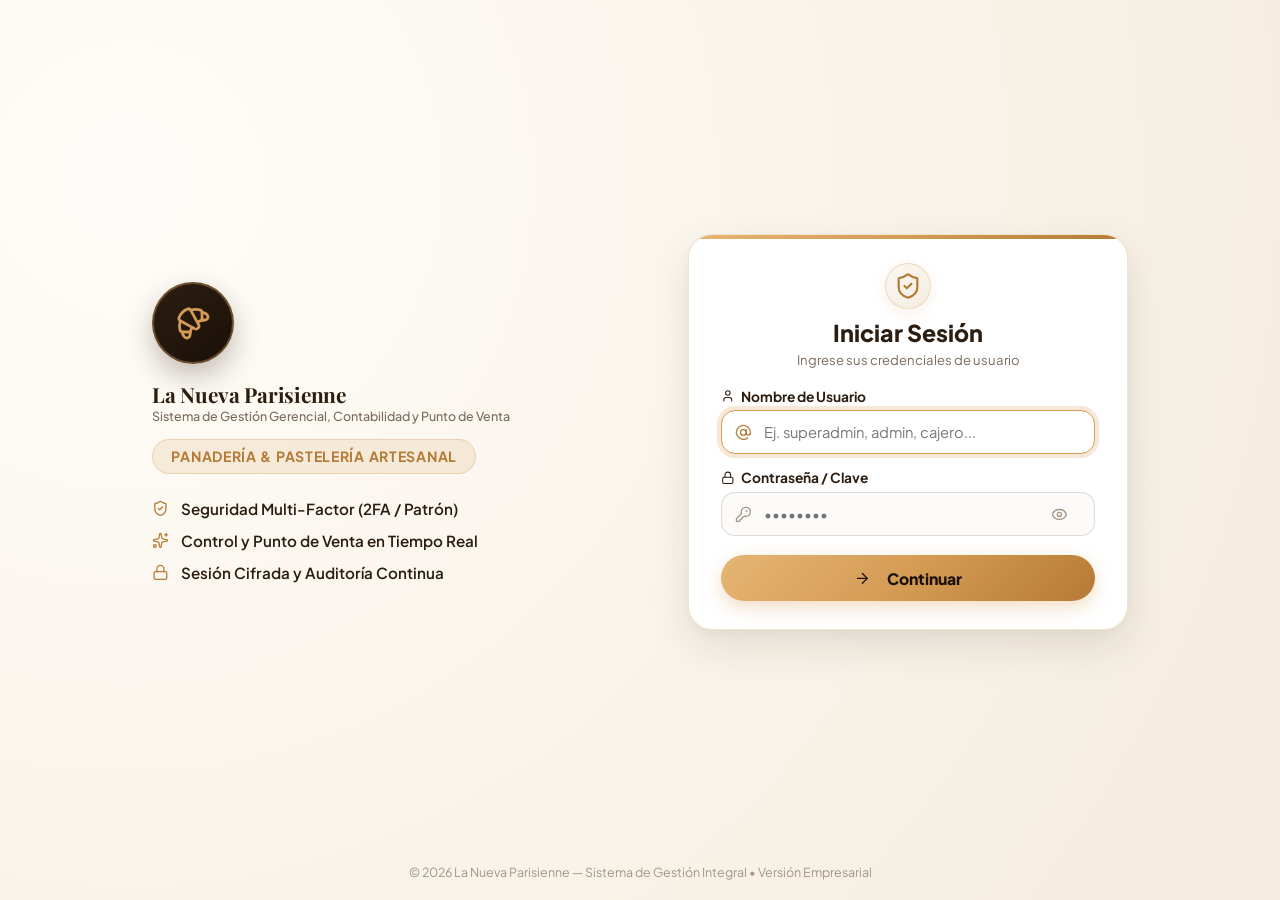
==== commit 402473b1: "Modulo Contable Bolivarizado y Login Horizontal" ====
--- a/index.html
+++ b/index.html
@@ -13,19 +13,36 @@
 </head>
 <body>
   <main class="auth-wrapper">
-    <!-- CABECERA DE LA MARCA -->
-    <header class="auth-header">
-      <div class="logo-badge" aria-hidden="true">
-        <i data-lucide="croissant" class="icon-xl"></i>
-      </div>
-      <h1 class="brand-title">La Nueva Parisienne</h1>
-      <p class="sub-title">Sistema de Gestión Gerencial, Contabilidad y Punto de Venta</p>
-      <span class="academic-badge">Panadería &amp; Pastelería Artesanal</span>
-    </header>
-
-    <!-- TARJETA CLÁSICA DE INICIO DE SESIÓN CON DOBLE FACTOR (2FA) -->
-    <section class="auth-card-section" aria-label="Inicio de Sesión">
-      <div class="login-card">
+    <!-- CONTENEDOR HORIZONTAL PRINCIPAL PARA PC -->
+    <div class="auth-main-layout">
+      <!-- CABECERA / PANEL DE MARCA -->
+      <header class="auth-header">
+        <div class="logo-badge" aria-hidden="true">
+          <i data-lucide="croissant" class="icon-xl"></i>
+        </div>
+        <h1 class="brand-title">La Nueva Parisienne</h1>
+        <p class="sub-title">Sistema de Gestión Gerencial, Contabilidad y Punto de Venta</p>
+        <span class="academic-badge">Panadería &amp; Pastelería Artesanal</span>
+
+        <div class="auth-brand-highlights">
+          <div class="brand-highlight-item">
+            <i data-lucide="shield-check" class="icon-sm"></i>
+            <span>Seguridad Multi-Factor (2FA / Patrón)</span>
+          </div>
+          <div class="brand-highlight-item">
+            <i data-lucide="sparkles" class="icon-sm"></i>
+            <span>Control y Punto de Venta en Tiempo Real</span>
+          </div>
+          <div class="brand-highlight-item">
+            <i data-lucide="lock" class="icon-sm"></i>
+            <span>Sesión Cifrada y Auditoría Continua</span>
+          </div>
+        </div>
+      </header>
+
+      <!-- TARJETA CLÁSICA DE INICIO DE SESIÓN CON DOBLE FACTOR (2FA) -->
+      <section class="auth-card-section" aria-label="Inicio de Sesión">
+        <div class="login-card">
 
         <!-- PASO 1: CREDENCIALES PRIMARIAS -->
         <div id="step1Section" class="auth-step-container">
@@ -34,7 +51,7 @@
               <i data-lucide="shield-check" class="icon-lg"></i>
             </div>
             <h2 class="login-card-title">Iniciar Sesión</h2>
-            <p class="login-card-subtitle">Paso 1 de 2: Ingrese sus credenciales de usuario</p>
+            <p class="login-card-subtitle">Ingrese sus credenciales de usuario</p>
           </div>
 
           <form id="classicLoginForm" class="login-form" autocomplete="on">
@@ -93,10 +110,10 @@
               </div>
             </div>
 
-            <!-- BOTÓN DE ENVÍO PASO 1 -->
+            <!-- BOTÓN DE ENVÍO -->
             <button type="submit" id="loginSubmitBtn" class="btn-login-submit">
               <i data-lucide="arrow-right" class="icon-sm"></i>
-              <span>Continuar al Paso 2</span>
+              <span>Continuar</span>
             </button>
           </form>
         </div>
@@ -108,8 +125,8 @@
             <div id="step2AvatarIcon" class="login-avatar-icon" aria-hidden="true">
               <i data-lucide="shield-alert" class="icon-lg"></i>
             </div>
-            <h2 id="step2Title" class="login-card-title">Verificación de Dos Pasos</h2>
-            <p id="step2Subtitle" class="login-card-subtitle">Paso 2 de 2: Confirme su identidad para acceder</p>
+            <h2 id="step2Title" class="login-card-title">Verificación de Seguridad</h2>
+            <p id="step2Subtitle" class="login-card-subtitle">Confirme su identidad para acceder</p>
           </div>
 
           <!-- TARJETA DE PERFIL IDENTIFICADO -->
@@ -211,8 +228,8 @@
             <div id="step3AvatarIcon" class="login-avatar-icon superadmin-glow" aria-hidden="true">
               <i data-lucide="fingerprint" class="icon-lg"></i>
             </div>
-            <h2 id="step3Title" class="login-card-title">Tercer Factor de Seguridad</h2>
-            <p id="step3Subtitle" class="login-card-subtitle">Paso 3 de 3 &bull; Alta Dirección &bull; Trace su Patrón Gestual</p>
+            <h2 id="step3Title" class="login-card-title">Patrón de Seguridad</h2>
+            <p id="step3Subtitle" class="login-card-subtitle">Trace su patrón gestual para continuar</p>
           </div>
 
           <!-- TARJETA DE PERFIL SUPERADMIN -->
@@ -262,9 +279,10 @@
 
       </div>
     </section>
-
-    <!-- PIE DE PÁGINA -->
-    <footer class="auth-footer">
+  </div>
+
+  <!-- PIE DE PÁGINA -->
+  <footer class="auth-footer">
       <p>&copy; 2026 La Nueva Parisienne &mdash; Sistema de Gestión Integral &bull; Versión Empresarial</p>
     </footer>
   </main>
--- a/css/modules/auth.css
+++ b/css/modules/auth.css
@@ -10,7 +10,7 @@
   flex-direction: column;
   align-items: center;
   justify-content: center;
-  padding: 3.5rem 1.5rem 2.5rem 1.5rem;
+  padding: 1.25rem 1.5rem;
   max-width: 1200px;
   margin: 0 auto;
   width: 100%;
@@ -18,17 +18,24 @@
   box-sizing: border-box;
 }
 
-@media (max-height: 860px) {
-  .auth-wrapper {
-    justify-content: flex-start;
-    padding-top: 2rem;
-  }
-}
-
-/* ENCABEZADO DE LA MARCA */
+/* CONTENEDOR HORIZONTAL PRINCIPAL (PC) */
+.auth-main-layout {
+  display: flex;
+  flex-direction: row;
+  align-items: center;
+  justify-content: center;
+  gap: 3.5rem;
+  width: 100%;
+  max-width: 1050px;
+  margin: auto 0;
+}
+
+/* PANEL LATERAL DE LA MARCA (IZQUIERDA EN PC) */
 .auth-header {
-  text-align: center;
-  margin-bottom: 2rem;
+  text-align: left;
+  flex: 1.1;
+  max-width: 480px;
+  margin-bottom: 0;
   animation: fadeInDown 0.6s var(--ease-smooth);
 }
 
@@ -36,57 +43,89 @@
   display: inline-flex;
   align-items: center;
   justify-content: center;
-  width: 76px;
-  height: 76px;
+  width: 82px;
+  height: 82px;
   border-radius: var(--radius-pill);
   background: var(--gradient-espresso);
   color: var(--color-gold);
-  box-shadow: 0 10px 25px rgba(44, 29, 17, 0.25);
-  margin-bottom: 1.25rem;
-  border: 2px solid rgba(212, 155, 84, 0.35);
+  box-shadow: 0 12px 28px rgba(44, 29, 17, 0.28);
+  margin-bottom: 1.15rem;
+  border: 2px solid rgba(212, 155, 84, 0.4);
   transition: transform 0.3s ease, box-shadow 0.3s ease;
+}
+
+.auth-header .logo-badge i,
+.auth-header .logo-badge svg {
+  width: 42px;
+  height: 42px;
 }
 
 .auth-header .logo-badge:hover {
   transform: translateY(-3px) scale(1.05);
-  box-shadow: 0 14px 30px rgba(212, 155, 84, 0.35);
+  box-shadow: 0 16px 34px rgba(212, 155, 84, 0.4);
 }
 
 .auth-header h1.brand-title {
   font-family: var(--font-serif);
-  font-size: 2.85rem;
-  color: var(--color-espresso);
-  margin-bottom: 0.35rem;
-  line-height: 1.15;
+  font-size: 2.95rem;
+  color: var(--color-espresso);
+  margin-bottom: 0.45rem;
+  line-height: 1.12;
   letter-spacing: -0.02em;
 }
 
 .auth-header p.sub-title {
-  font-size: 1.05rem;
+  font-size: 1.08rem;
   color: var(--color-muted);
-  max-width: 520px;
-  margin: 0 auto;
+  max-width: 460px;
+  margin: 0;
   line-height: 1.5;
 }
 
 .academic-badge {
   display: inline-block;
-  margin-top: 0.85rem;
-  padding: 0.4rem 1.1rem;
-  background: rgba(212, 155, 84, 0.14);
+  margin-top: 0.95rem;
+  padding: 0.45rem 1.15rem;
+  background: rgba(212, 155, 84, 0.16);
   color: var(--color-gold-dark);
-  font-size: 0.82rem;
+  font-size: 0.88rem;
   font-weight: 700;
   border-radius: var(--radius-pill);
-  letter-spacing: 0.06em;
+  letter-spacing: 0.05em;
   text-transform: uppercase;
-  border: 1px solid rgba(212, 155, 84, 0.25);
-}
-
-/* SECCIÓN DEL FORMULARIO DE ACCESO */
+  border: 1px solid rgba(212, 155, 84, 0.3);
+}
+
+/* LISTA DE HIGHLIGHTS DE SEGURIDAD Y CONTROL */
+.auth-brand-highlights {
+  margin-top: 1.6rem;
+  display: flex;
+  flex-direction: column;
+  gap: 0.8rem;
+}
+
+.brand-highlight-item {
+  display: flex;
+  align-items: center;
+  gap: 0.75rem;
+  font-size: 0.95rem;
+  color: var(--color-espresso);
+  font-weight: 600;
+}
+
+.brand-highlight-item i,
+.brand-highlight-item svg {
+  width: 20px;
+  height: 20px;
+  color: var(--color-gold-dark);
+  flex-shrink: 0;
+}
+
+/* SECCIÓN DEL FORMULARIO DE ACCESO (DERECHA EN PC) */
 .auth-card-section {
-  width: 100%;
-  max-width: 480px;
+  flex: 1;
+  width: 100%;
+  max-width: 440px;
   animation: fadeInUp 0.7s var(--ease-smooth);
 }
 
@@ -94,9 +133,9 @@
 .login-card {
   background: #FFFFFF;
   border-radius: var(--radius-lg);
-  padding: 2.5rem 2.25rem;
+  padding: 1.75rem 2rem;
   border: 1.5px solid rgba(212, 155, 84, 0.28);
-  box-shadow: 0 20px 50px rgba(44, 29, 17, 0.12), 0 4px 12px rgba(44, 29, 17, 0.05);
+  box-shadow: 0 16px 40px rgba(44, 29, 17, 0.10), 0 4px 12px rgba(44, 29, 17, 0.04);
   position: relative;
   overflow: hidden;
   backdrop-filter: blur(10px);
@@ -109,19 +148,19 @@
   top: 0;
   left: 0;
   right: 0;
-  height: 5px;
+  height: 4px;
   background: var(--gradient-gold);
 }
 
 /* CABECERA DENTRO DE LA TARJETA */
 .login-card-header {
   text-align: center;
-  margin-bottom: 1.75rem;
+  margin-bottom: 1.15rem;
 }
 
 .login-avatar-icon {
-  width: 58px;
-  height: 58px;
+  width: 46px;
+  height: 46px;
   border-radius: 50%;
   background: linear-gradient(135deg, #FAF7F2 0%, #F5EDE0 100%);
   color: var(--color-gold-dark);
@@ -129,34 +168,34 @@
   display: flex;
   align-items: center;
   justify-content: center;
-  margin: 0 auto 1rem auto;
+  margin: 0 auto 0.6rem auto;
   box-shadow: 0 4px 14px rgba(212, 155, 84, 0.15);
 }
 
 .login-card-title {
-  font-size: 1.6rem;
+  font-size: 1.45rem;
   font-weight: 800;
   color: var(--color-espresso);
-  margin-bottom: 0.35rem;
+  margin-bottom: 0.25rem;
 }
 
 .login-card-subtitle {
-  font-size: 0.88rem;
+  font-size: 0.82rem;
   color: var(--color-muted);
-  line-height: 1.45;
+  line-height: 1.35;
 }
 
 /* FORMULARIO */
 .login-form {
   display: flex;
   flex-direction: column;
-  gap: 1.25rem;
+  gap: 0.95rem;
 }
 
 .login-form-group {
   display: flex;
   flex-direction: column;
-  gap: 0.45rem;
+  gap: 0.35rem;
 }
 
 .login-label {
@@ -189,13 +228,13 @@
 
 .login-input {
   width: 100%;
-  height: 48px;
-  padding: 0.75rem 1rem;
+  height: 44px;
+  padding: 0.65rem 0.95rem;
   border-radius: var(--radius-md);
   border: 1.5px solid rgba(44, 29, 17, 0.14);
   background: #FCFBF9;
   font-family: inherit;
-  font-size: 0.96rem;
+  font-size: 0.92rem;
   color: var(--color-espresso);
   transition: all 0.2s ease;
   box-sizing: border-box;
@@ -229,8 +268,8 @@
 .input-suffix-btn {
   position: absolute;
   right: 8px;
-  width: 36px;
-  height: 36px;
+  width: 34px;
+  height: 34px;
   border-radius: var(--radius-sm);
   background: transparent;
   border: none;
@@ -253,15 +292,15 @@
 
 /* BOTÓN DE INICIO DE SESIÓN */
 .btn-login-submit {
-  min-height: 50px;
-  width: 100%;
-  margin-top: 0.4rem;
+  min-height: 46px;
+  width: 100%;
+  margin-top: 0.25rem;
   border-radius: var(--radius-pill);
   background: var(--gradient-gold);
   color: var(--color-espresso-dark);
   font-family: inherit;
   font-weight: 800;
-  font-size: 1.02rem;
+  font-size: 0.98rem;
   border: none;
   cursor: pointer;
   box-shadow: 0 6px 18px rgba(212, 155, 84, 0.35);
@@ -417,10 +456,10 @@
 
 /* PIE DE PÁGINA */
 .auth-footer {
-  margin-top: 2rem;
+  margin-top: 1.25rem;
   text-align: center;
   color: var(--color-light-muted);
-  font-size: 0.82rem;
+  font-size: 0.78rem;
   animation: fadeIn 0.8s var(--ease-smooth);
 }
 
@@ -761,4 +800,27 @@
   40%, 60% { transform: translate3d(6px, 0, 0); }
 }
 
-
+/* RESPONSIVE FALLBACK (PANTALLAS PEQUEÑAS O REDIMENSIONAMIENTO) */
+@media (max-width: 880px) {
+  .auth-main-layout {
+    flex-direction: column;
+    gap: 1.5rem;
+    align-items: center;
+  }
+  .auth-header {
+    text-align: center;
+    max-width: 480px;
+  }
+  .auth-header p.sub-title {
+    margin: 0 auto;
+  }
+  .auth-brand-highlights {
+    display: none;
+  }
+  .auth-card-section {
+    max-width: 480px;
+  }
+}
+
+
+
